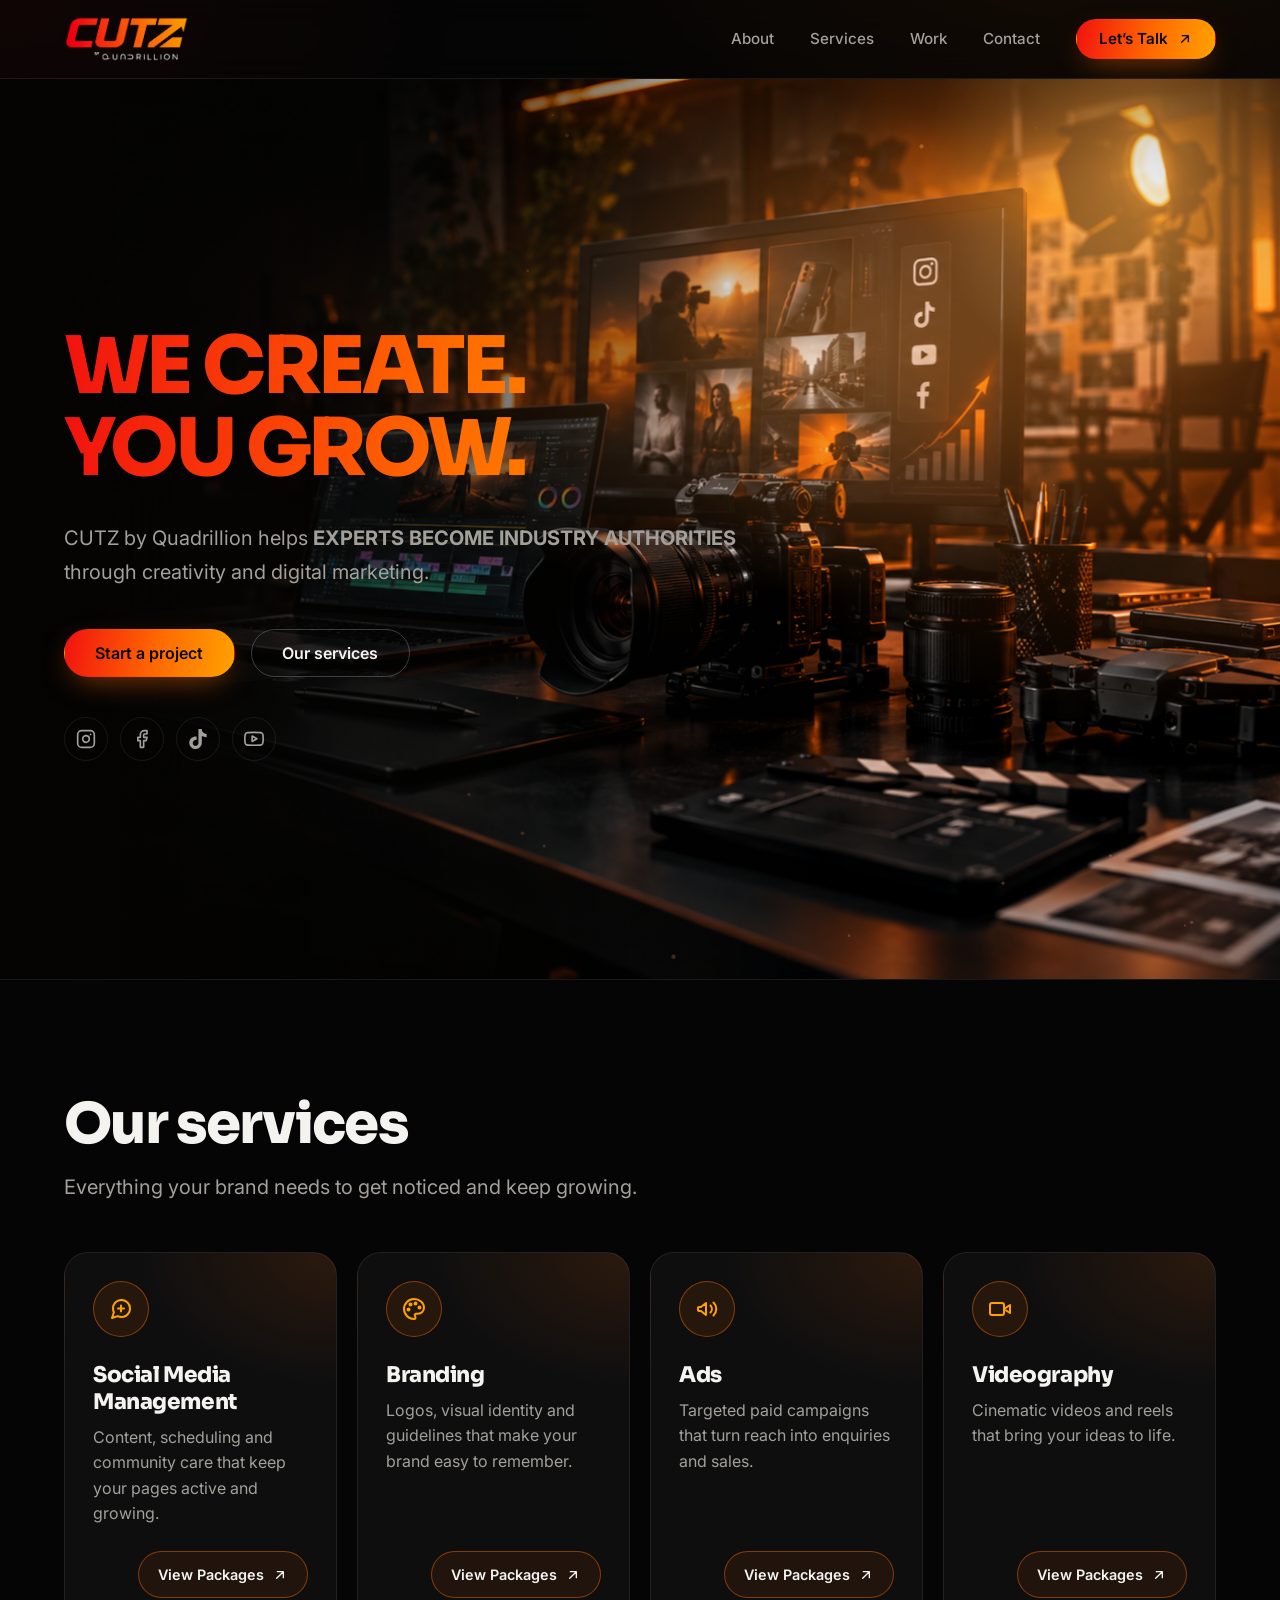
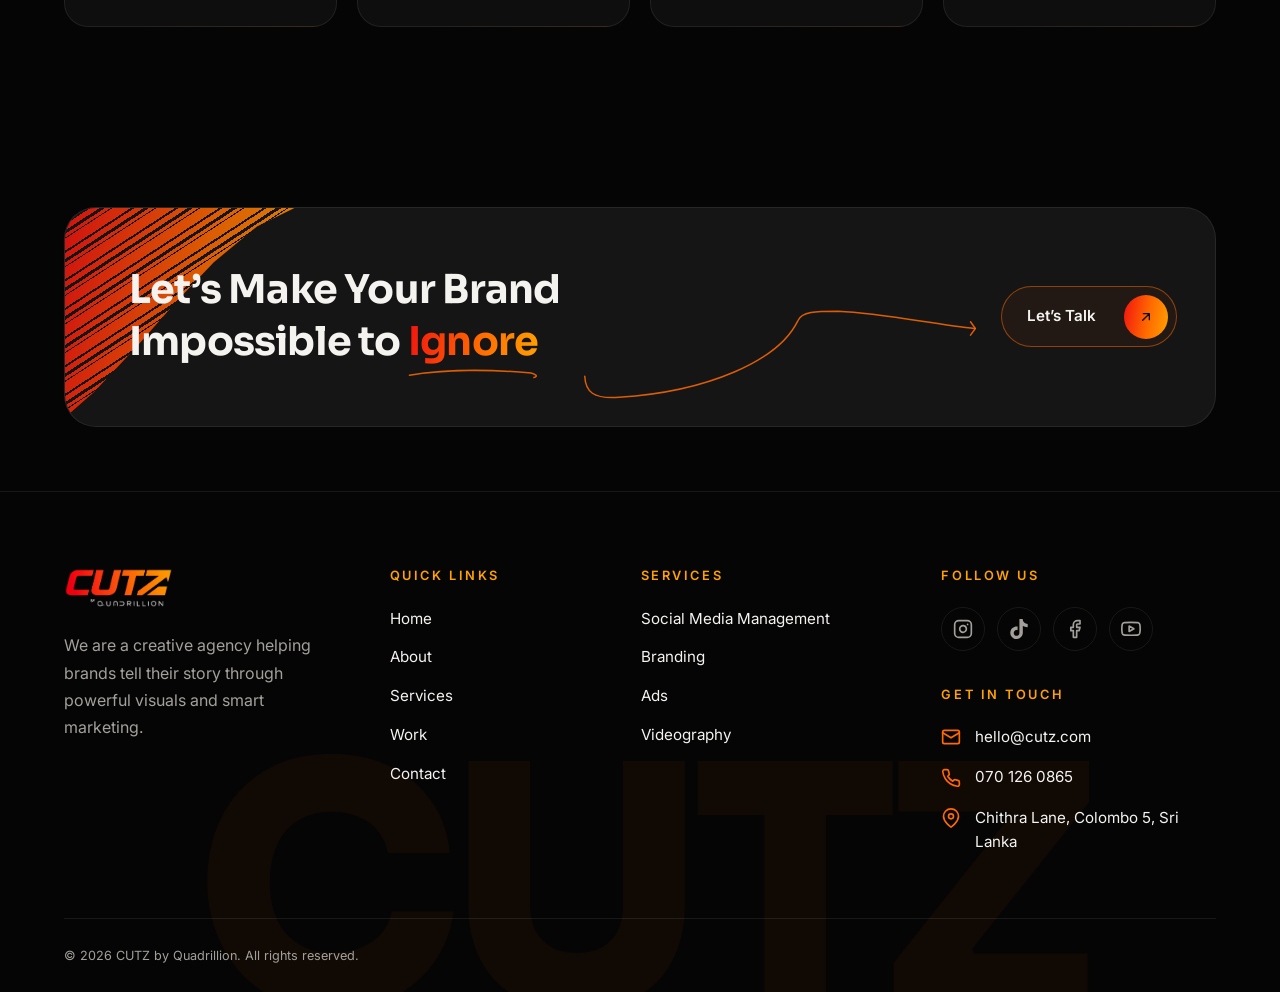
==== index.html @ 066fd266 "Add files via upload" ====
<!DOCTYPE html>
<html lang="en">
<head>
  <meta charset="UTF-8">
  <meta name="viewport" content="width=device-width, initial-scale=1">
  <title>CUTZ by Quadrillion</title>
  <meta name="description" content="CUTZ is a creative digital agency helping brands grow through creativity and digital marketing.">
  <meta name="theme-color" content="#050505">
  <meta property="og:title" content="CUTZ by Quadrillion | Creative Digital Agency">
  <meta property="og:description" content="We create. You grow. Social media management, branding, ads and videography.">
  <meta property="og:image" content="hero-image.png">
  <link rel="icon" href="icon.png">
  <!-- Marks the page as JavaScript-enabled (popups switch to JS control) -->
  <script>document.documentElement.className = 'js';</script>
  <link rel="stylesheet" href="style.css">
</head>
<body>

  <!-- ICON SPRITE (defined once, reused below) -->
  <svg width="0" height="0" style="position:absolute" aria-hidden="true" focusable="false">
    <!-- Socials -->
    <symbol id="i-instagram" viewBox="0 0 24 24">
      <rect x="2" y="2" width="20" height="20" rx="5" ry="5"/>
      <path d="M16 11.37A4 4 0 1 1 12.63 8 4 4 0 0 1 16 11.37z"/>
      <line x1="17.5" y1="6.5" x2="17.51" y2="6.5"/>
    </symbol>
    <symbol id="i-facebook" viewBox="0 0 24 24">
      <path d="M18 2h-3a5 5 0 0 0-5 5v3H7v4h3v8h4v-8h3l1-4h-4V7a1 1 0 0 1 1-1h3z"/>
    </symbol>
    <symbol id="i-youtube" viewBox="0 0 24 24">
      <path d="M22.54 6.42a2.78 2.78 0 0 0-1.94-2C18.88 4 12 4 12 4s-6.88 0-8.6.46a2.78 2.78 0 0 0-1.94 2A29 29 0 0 0 1 11.75a29 29 0 0 0 .46 5.33A2.78 2.78 0 0 0 3.4 19c1.72.46 8.6.46 8.6.46s6.88 0 8.6-.46a2.78 2.78 0 0 0 1.94-2 29 29 0 0 0 .46-5.25 29 29 0 0 0-.46-5.33z"/>
      <polygon points="9.75 15.02 15.5 11.75 9.75 8.48 9.75 15.02"/>
    </symbol>
    <symbol id="i-tiktok" viewBox="0 0 24 24">
      <path fill="currentColor" stroke="none" d="M12.525.02c1.31-.02 2.61-.01 3.91-.02.08 1.53.63 3.09 1.75 4.17 1.12 1.11 2.7 1.62 4.24 1.79v4.03c-1.44-.05-2.89-.35-4.2-.97-.57-.26-1.1-.59-1.62-.93-.01 2.92.01 5.84-.02 8.75-.08 1.4-.54 2.79-1.35 3.94-1.31 1.92-3.58 3.17-5.91 3.21-1.43.08-2.86-.31-4.08-1.03-2.02-1.19-3.44-3.37-3.65-5.71-.02-.5-.03-1-.01-1.49.18-1.9 1.12-3.72 2.58-4.96 1.66-1.44 3.98-2.13 6.15-1.72.02 1.48-.04 2.96-.04 4.44-.99-.32-2.15-.23-3.02.37-.63.41-1.11 1.04-1.36 1.75-.21.51-.15 1.07-.14 1.61.24 1.64 1.82 3.02 3.5 2.87 1.12-.01 2.19-.66 2.77-1.61.19-.33.4-.67.41-1.06.1-1.79.06-3.57.07-5.36.01-4.03-.01-8.05.02-12.07z"/>
    </symbol>

    <!-- Services -->
    <symbol id="i-social" viewBox="0 0 24 24">
      <path d="M21 11.5a8.4 8.4 0 0 1-.9 3.8 8.5 8.5 0 0 1-7.6 4.7 8.4 8.4 0 0 1-3.8-.9L3 21l1.9-5.7a8.4 8.4 0 0 1-.9-3.8 8.5 8.5 0 0 1 4.7-7.6 8.4 8.4 0 0 1 3.8-.9h.5a8.5 8.5 0 0 1 8 8z"/>
      <path d="M12 8.5v6M9 11.5h6"/>
    </symbol>
    <symbol id="i-branding" viewBox="0 0 24 24">
      <circle cx="13.5" cy="6.5" r="1"/>
      <circle cx="17.5" cy="10.5" r="1"/>
      <circle cx="8.5" cy="7.5" r="1"/>
      <circle cx="6.5" cy="12.5" r="1"/>
      <path d="M12 2C6.5 2 2 6.5 2 12s4.5 10 10 10c.9 0 1.5-.7 1.5-1.5 0-.4-.2-.8-.4-1.1-.3-.3-.4-.7-.4-1.1 0-.8.7-1.5 1.5-1.5H16c3.3 0 6-2.7 6-6 0-4.9-4.5-8.8-10-8.8z"/>
    </symbol>
    <symbol id="i-ads" viewBox="0 0 24 24">
      <path d="M3 11v2a1 1 0 0 0 1 1h2l5 4V6L6 10H4a1 1 0 0 0-1 1z"/>
      <path d="M15.5 8.5a5 5 0 0 1 0 7"/>
      <path d="M18.5 5.5a9 9 0 0 1 0 13"/>
    </symbol>
    <symbol id="i-video" viewBox="0 0 24 24">
      <rect x="2" y="6" width="14" height="12" rx="2"/>
      <path d="M22 8l-6 4 6 4z"/>
    </symbol>

    <!-- UI -->
    <symbol id="i-arrow" viewBox="0 0 24 24">
      <path d="M7 17L17 7M8 7h9v9"/>
    </symbol>
    <symbol id="i-send" viewBox="0 0 24 24">
      <path d="M22 2L11 13"/>
      <path d="M22 2l-7 20-4-9-9-4z"/>
    </symbol>
    <symbol id="i-close" viewBox="0 0 24 24">
      <path d="M18 6L6 18M6 6l12 12"/>
    </symbol>
    <symbol id="i-users" viewBox="0 0 24 24">
      <path d="M17 21v-2a4 4 0 0 0-4-4H5a4 4 0 0 0-4 4v2"/>
      <circle cx="9" cy="7" r="4"/>
      <path d="M23 21v-2a4 4 0 0 0-3-3.87"/>
      <path d="M16 3.13a4 4 0 0 1 0 7.75"/>
    </symbol>
    <symbol id="i-mail" viewBox="0 0 24 24">
      <rect x="2" y="4" width="20" height="16" rx="2"/>
      <path d="M22 7l-10 6L2 7"/>
    </symbol>
    <symbol id="i-phone" viewBox="0 0 24 24">
      <path d="M22 16.92v3a2 2 0 0 1-2.18 2 19.8 19.8 0 0 1-8.63-3.07 19.5 19.5 0 0 1-6-6A19.8 19.8 0 0 1 2.12 4.18 2 2 0 0 1 4.11 2h3a2 2 0 0 1 2 1.72c.13.96.36 1.9.7 2.81a2 2 0 0 1-.45 2.11L8.09 9.91a16 16 0 0 0 6 6l1.27-1.27a2 2 0 0 1 2.11-.45c.91.34 1.85.57 2.81.7A2 2 0 0 1 22 16.92z"/>
    </symbol>
    <symbol id="i-pin" viewBox="0 0 24 24">
      <path d="M21 10c0 7-9 13-9 13S3 17 3 10a9 9 0 0 1 18 0z"/>
      <circle cx="12" cy="10" r="3"/>
    </symbol>
  </svg>

  <!-- HEADER -->
  <header id="site-header">
    <a class="logo" href="#top" aria-label="CUTZ by Quadrillion home">
      <img src="logo.png" alt="CUTZ by Quadrillion">
    </a>

    <!-- Mobile menu button (hidden on desktop) -->
    <button class="menu-toggle" type="button" aria-label="Open menu" aria-expanded="false" aria-controls="main-nav">
      <span class="menu-bar"></span>
      <span class="menu-bar"></span>
      <span class="menu-bar"></span>
    </button>

    <nav id="main-nav" aria-label="Main">
      <ul>
        <li class="mobile-only"><a href="#top" class="active">Home</a></li>
        <li><a href="#about">About</a></li>
        <li><a href="#services">Services</a></li>
        <li><a href="#work">Work</a></li>
        <li><a href="#contact">Contact</a></li>
        <li class="nav-cta">
          <a class="btn" href="#talk">Let&rsquo;s Talk <svg class="icon icon-sm"><use href="#i-arrow"/></svg></a>
        </li>
      </ul>
    </nav>
  </header>

  <!-- HERO (animated background + your text on top) -->
  <main class="hero" id="top">

    <!-- Animated background: pieces fly in and assemble the hero picture.
         Needs hero-image.png (1774 x 887) in the same folder. -->
    <div class="hero-bg" aria-hidden="true">
      <div class="stage">
        <div class="world">
          <div class="base" id="base"></div>
          <div id="pieces"></div>
          <div class="glow screen" id="g1"></div>
          <div class="glow spot" id="g2"></div>
          <div class="flash" id="flash"></div>
          <canvas id="dust"></canvas>
        </div>
        <div class="vig"></div>
      </div>
    </div>
    <div class="hero-shade" aria-hidden="true"></div>

    <div class="hero-content">
      <h1>WE CREATE.</h1>
      <h1>YOU GROW.</h1>
      <p>CUTZ by Quadrillion helps <b>EXPERTS BECOME INDUSTRY AUTHORITIES</b> through creativity and digital marketing.</p>
      <div class="hero-actions">
        <a class="btn" href="#talk">Start a project</a>
        <a class="btn btn-outline" href="#services">Our services</a>
      </div>

      <!-- Social links (replace the @yourpage URLs with your real pages) -->
      <div class="socials hero-socials" aria-label="Follow CUTZ on social media">
        <a href="https://www.instagram.com/cu_tz_?rpxt=djVzOHpjbmJheG14" target="_blank" rel="noopener" aria-label="Instagram"><svg class="icon"><use href="#i-instagram"/></svg></a>
        <a href="https://www.facebook.com/share/1JopWFuj9c/" target="_blank" rel="noopener" aria-label="Facebook"><svg class="icon"><use href="#i-facebook"/></svg></a>
        <a href="" target="_blank" rel="noopener" aria-label="TikTok"><svg class="icon"><use href="#i-tiktok"/></svg></a>
        <a href="" target="_blank" rel="noopener" aria-label="YouTube"><svg class="icon"><use href="#i-youtube"/></svg></a>
      </div>
    </div>
  </main>

  <!-- SERVICES (on-page section with cards) -->
  <section id="services" class="section services">
    <div class="section-inner">
      <h2>Our services</h2>
      <p class="section-intro">Everything your brand needs to get noticed and keep growing.</p>

      <div class="service-grid">

        <article class="service-card">
          <div class="service-icon"><svg class="icon"><use href="#i-social"/></svg></div>
          <h3>Social Media Management</h3>
          <p>Content, scheduling and community care that keep your pages active and growing.</p>
          <a class="card-link" href="#svc-social" data-svc="social" data-service="Social Media Management">View Packages <svg class="icon icon-sm"><use href="#i-arrow"/></svg></a>
        </article>

        <article class="service-card">
          <div class="service-icon"><svg class="icon"><use href="#i-branding"/></svg></div>
          <h3>Branding</h3>
          <p>Logos, visual identity and guidelines that make your brand easy to remember.</p>
          <a class="card-link" href="#svc-branding" data-svc="branding" data-service="Branding">View Packages <svg class="icon icon-sm"><use href="#i-arrow"/></svg></a>
        </article>

        <article class="service-card">
          <div class="service-icon"><svg class="icon"><use href="#i-ads"/></svg></div>
          <h3>Ads</h3>
          <p>Targeted paid campaigns that turn reach into enquiries and sales.</p>
          <a class="card-link" href="#svc-ads" data-svc="ads" data-service="Ads">View Packages <svg class="icon icon-sm"><use href="#i-arrow"/></svg></a>
        </article>

        <article class="service-card">
          <div class="service-icon"><svg class="icon"><use href="#i-video"/></svg></div>
          <h3>Videography</h3>
          <p>Cinematic videos and reels that bring your ideas to life.</p>
          <a class="card-link" href="#svc-video" data-svc="video" data-service="Videography">View Packages <svg class="icon icon-sm"><use href="#i-arrow"/></svg></a>
        </article>

      </div>
    </div>
  </section>

  <!-- LET'S TALK BAR (sits right before the footer) -->
  <section class="talk-section" aria-labelledby="talk-title">
    <div class="talk-bar">
      <span class="talk-brush" aria-hidden="true"></span>

      <h2 class="talk-title" id="talk-title">
        Let&rsquo;s Make Your Brand<br>
        Impossible to 
        <span class="talk-accent">
          <span class="talk-accent-text">Ignore</span>
          <svg class="talk-underline" viewBox="0 0 180 12" preserveAspectRatio="none" aria-hidden="true">
            <path d="M2 8 C 50 3, 115 3, 170 6 C 177 7, 180 9, 174 10"/>
          </svg>
        </span>
      </h2>

      <!-- Hand-drawn curve pointing to the button (desktop only) -->
      <svg class="talk-curve" viewBox="0 0 1050 228" preserveAspectRatio="none" aria-hidden="true">
        <path d="M2 176 C 4 192, 24 200, 94 198 C 330 192, 520 160, 572 118 C 582 108, 620 108, 680 108 C 800 110, 940 122, 1046 126"/>
        <path d="M1034 119 L1047 126 L1034 133"/>
      </svg>

      <a class="talk-btn" href="#talk">
        <span>Let&rsquo;s Talk</span>
        <span class="talk-btn-icon"><svg class="icon icon-sm"><use href="#i-arrow"/></svg></span>
      </a>
    </div>
  </section>

  <!-- LET'S TALK FORM (sends the message to WhatsApp) -->
  <div id="talk" class="popup" role="dialog" aria-modal="true" aria-labelledby="talk-modal-title">
    <div class="popup-bg" data-close></div>
    <div class="popup-box talk-box">
      <button class="modal-close" type="button" aria-label="Close" data-close>
        <svg class="icon"><use href="#i-close"/></svg>
      </button>

      <h2 id="talk-modal-title">Let&rsquo;s Talk</h2>
      <p class="talk-sub">Tell us a bit about your project and we&rsquo;ll be in touch.</p>

      <!-- Change the WhatsApp number here (country code first, no + or spaces) -->
      <form id="talk-form" class="talk-form" data-whatsapp="94701260865">
        <label class="sr-only" for="f-name">Your name</label>
        <input id="f-name" name="name" type="text" placeholder="Your name" autocomplete="name" required>

        <label class="sr-only" for="f-email">Your email</label>
        <input id="f-email" name="email" type="email" placeholder="Your email" autocomplete="email" required>

        <label class="sr-only" for="f-phone">Phone (optional)</label>
        <input id="f-phone" name="phone" type="tel" placeholder="Phone (optional)" autocomplete="tel">

        <label class="sr-only" for="f-message">What are you looking to create?</label>
        <textarea id="f-message" name="message" rows="4" placeholder="What are you looking to create?" required></textarea>

        <button class="btn send-btn" type="submit">Send Message <svg class="icon icon-sm"><use href="#i-send"/></svg></button>
        <small class="talk-note">This opens WhatsApp with your message ready to send.</small>
      </form>
    </div>
  </div>

  <!-- ABOUT POPUP -->
  <div id="about" class="popup" role="dialog" aria-modal="true" aria-labelledby="about-title">
    <a class="popup-bg" href="#top" aria-label="Close" data-close></a>
    <div class="popup-box">
      <h2 id="about-title">About CUTZ</h2>
      <p>CUTZ by Quadrillion is a creative digital marketing agency that helps experts become industry authorities. We combine creativity, branding, and digital marketing to build strong brands, earn trust, and support business growth.</p>
      <p>We help businesses stand out, connect with their audiences, and achieve lasting results through creative ideas and smart strategies.</p>

      <!-- Opens the team popup -->
      <a class="btn btn-outline team-btn" href="#team">
        <svg class="icon icon-sm"><use href="#i-users"/></svg> Meet our team
      </a>

      <a class="popup-close" href="#top" data-close>Close</a>
    </div>
  </div>

  <!-- TEAM POPUP (opened from the About popup) -->
  <div id="team" class="popup" role="dialog" aria-modal="true" aria-labelledby="team-title">
    <a class="popup-bg" href="#top" aria-label="Close" data-close></a>
    <div class="popup-box team-box">
      <button class="modal-close" type="button" aria-label="Close" data-close>
        <svg class="icon"><use href="#i-close"/></svg>
      </button>

      <h2 id="team-title">Meet our team</h2>
      <p class="team-intro">The people behind every CUTZ campaign.</p>

      <div class="team-grid">

        <article class="team-card">
          <img class="team-photo photo-chiyan" src="chiyan.jpeg" alt="Chiyan Ashwin, Director and Founder" loading="lazy">
          <div class="team-info">
            <h3>Chiyan Ashwin</h3>
            <p class="team-role">Director / Founder</p>
          </div>
        </article>

        <article class="team-card">
          <img class="team-photo photo-yohan" src="yohan.jpeg" alt="Yohan Gayle, Co-Director and Videographer" loading="lazy">
          <div class="team-info">
            <h3>Yohan Gayle</h3>
            <p class="team-role">Co-Director / Videographer</p>
          </div>
        </article>

        <article class="team-card">
          <img class="team-photo photo-brian" src="brian.jpeg" alt="Brian Steave, Creative Director and Social Media Specialist" loading="lazy">
          <div class="team-info">
            <h3>Brian Steave</h3>
            <p class="team-role">Creative Director / Social Media Specialist</p>
          </div>
        </article>

      </div>

      <div class="team-actions">
        <a class="popup-close" href="#about">Back to About</a>
        <a class="popup-close" href="#top" data-close>Close</a>
      </div>
    </div>
  </div>

  <!-- WORK POPUP -->
  <div id="work" class="popup" role="dialog" aria-modal="true" aria-labelledby="work-title">
    <a class="popup-bg" href="#top" aria-label="Close" data-close></a>
    <div class="popup-box">
      <h2 id="work-title">Our work</h2>
      <div class="popup-item">
        <h3>Project name one</h3>
        <p>Short line about what you did and the result.</p>
      </div>
      <div class="popup-item">
        <h3>Project name two</h3>
        <p>Short line about what you did and the result.</p>
      </div>
      <div class="popup-item">
        <h3>Project name three</h3>
        <p>Short line about what you did and the result.</p>
      </div>
      <a class="popup-close" href="#top" data-close>Close</a>
    </div>
  </div>

  <!-- CONTACT POPUP -->
  <div id="contact" class="popup" role="dialog" aria-modal="true" aria-labelledby="contact-title">
    <a class="popup-bg" href="#top" aria-label="Close" data-close></a>
    <div class="popup-box">
      <h2 id="contact-title">Contact us</h2>
      <a href="mailto:hello@cutz.com">hello@cutz.com</a>
      <a href="tel:+94701260865">070 126 0865</a>
      <a href="https://wa.me/94701260865" target="_blank" rel="noopener">WhatsApp us</a>
      <p>Chithra Lane, Colombo 5, Sri Lanka</p>
      <a href="https://maps.app.goo.gl/W3DXGVLLJoRCRCmPA">Find us</a>

      <div class="socials" aria-label="Follow CUTZ on social media">
        <a href="https://www.instagram.com/cu_tz_?rpxt=djVzOHpjbmJheG14" target="_blank" rel="noopener" aria-label="Instagram"><svg class="icon"><use href="#i-instagram"/></svg></a>
        <a href="https://www.facebook.com/share/1JopWFuj9c/" target="_blank" rel="noopener" aria-label="Facebook"><svg class="icon"><use href="#i-facebook"/></svg></a>
        <a href="" target="_blank" rel="noopener" aria-label="TikTok"><svg class="icon"><use href="#i-tiktok"/></svg></a>
        <a href="" target="_blank" rel="noopener" aria-label="YouTube"><svg class="icon"><use href="#i-youtube"/></svg></a>
      </div>

      <a class="popup-close" href="#top" data-close>Close</a>
    </div>
  </div>

  <!-- FOOTER -->
  <footer class="site-footer">
    <div class="footer-watermark" aria-hidden="true">CUTZ</div>

    <div class="footer-grid">

      <div class="footer-brand">
        <img class="footer-logo" src="logo.png" alt="CUTZ by Quadrillion">
        <p>We are a creative agency helping brands tell their story through powerful visuals and smart marketing.</p>
      </div>

      <div>
        <h3 class="footer-title">Quick links</h3>
        <ul class="footer-links">
          <li><a href="#top">Home</a></li>
          <li><a href="#about">About</a></li>
          <li><a href="#services">Services</a></li>
          <li><a href="#work">Work</a></li>
          <li><a href="#contact">Contact</a></li>
        </ul>
      </div>

      <div>
        <h3 class="footer-title">Services</h3>
        <ul class="footer-links">
          <li><a href="#svc-social" data-svc="social">Social Media Management</a></li>
          <li><a href="#svc-branding" data-svc="branding">Branding</a></li>
          <li><a href="#svc-ads" data-svc="ads">Ads</a></li>
          <li><a href="#svc-video" data-svc="video">Videography</a></li>
        </ul>
      </div>

      <div>
        <h3 class="footer-title">Follow us</h3>
        <div class="socials" aria-label="Follow CUTZ on social media">
          <a href="https://www.instagram.com/cu_tz_?rpxt=djVzOHpjbmJheG14" target="_blank" rel="noopener" aria-label="Instagram"><svg class="icon"><use href="#i-instagram"/></svg></a>
          <a href="" target="_blank" rel="noopener" aria-label="TikTok"><svg class="icon"><use href="#i-tiktok"/></svg></a>
          <a href="https://www.facebook.com/share/1JopWFuj9c/" target="_blank" rel="noopener" aria-label="Facebook"><svg class="icon"><use href="#i-facebook"/></svg></a>
          <a href="" target="_blank" rel="noopener" aria-label="YouTube"><svg class="icon"><use href="#i-youtube"/></svg></a>
        </div>

        <h3 class="footer-title footer-title-gap">Get in touch</h3>
        <ul class="footer-contact">
          <li><svg class="icon"><use href="#i-mail"/></svg><a href="mailto:hello@cutz.com">hello@cutz.com</a></li>
          <li><svg class="icon"><use href="#i-phone"/></svg><a href="tel:+94701260865">070 126 0865</a></li>
          <li><svg class="icon"><use href="#i-pin"/></svg><a href="https://maps.app.goo.gl/W3DXGVLLJoRCRCmPA" target="_blank" rel="noopener">Chithra Lane, Colombo 5, Sri Lanka</a></li>
        </ul>
      </div>

    </div>

    <div class="footer-bottom">
      <small>&copy; 2026 CUTZ by Quadrillion. All rights reserved.</small>
    </div>
  </footer>

  <!-- ==========================================================
       SERVICE PAGES
       "View Packages" on each service card opens one of these
       full-screen pages. Styles are at the bottom of style.css,
       the script is at the bottom of this file.
       ========================================================== -->
  <div class="svc-layer">

    <!-- Icons used only by the service pages -->
    <svg width="0" height="0" style="position:absolute" aria-hidden="true" focusable="false">
      <symbol id="s-back" viewBox="0 0 24 24"><path d="M19 12H5M11 6l-6 6 6 6"/></symbol>
      <symbol id="s-arrow" viewBox="0 0 24 24"><path d="M7 17 17 7M8 7h9v9"/></symbol>
      <symbol id="s-close" viewBox="0 0 24 24"><path d="M18 6 6 18M6 6l12 12"/></symbol>
      <symbol id="s-heart" viewBox="0 0 24 24"><path d="M12 20.5s-7.5-4.6-9-9.4C2 7.6 4.2 5 7.2 5c1.9 0 3.3 1 4.8 2.8C13.5 6 14.9 5 16.8 5c3 0 5.2 2.6 4.2 6.1-1.500 4.800-9 9.400-9 9.400Z"/></symbol>
      <symbol id="s-mobile" viewBox="0 0 24 24"><rect x="7" y="2.5" width="10" height="19" rx="2.5"/><path d="M11 18.5h2"/></symbol>
      <symbol id="s-event" viewBox="0 0 24 24"><rect x="3.5" y="5" width="17" height="15.5" rx="2.5"/><path d="M3.5 10h17M8 3v4M16 3v4"/></symbol>
      <symbol id="s-film" viewBox="0 0 24 24"><rect x="3" y="4" width="18" height="16" rx="2"/><path d="M7 4v16M17 4v16M3 9h4M3 15h4M17 9h4M17 15h4"/></symbol>
      <symbol id="s-bag" viewBox="0 0 24 24"><path d="M5 8h14l-1 12H6L5 8Z"/><path d="M9 8a3 3 0 0 1 6 0"/></symbol>
      <symbol id="s-pen" viewBox="0 0 24 24"><path d="M12 19l7-7 3 3-7 7-3-3z"/><path d="M18 13l-1.5-7.5L2 2l3.5 14.5L13 18l5-5z"/><path d="M2 2l7.6 7.6"/><circle cx="11" cy="11" r="1.8"/></symbol>
      <symbol id="s-layers" viewBox="0 0 24 24"><path d="m12 3 9 5-9 5-9-5 9-5Z"/><path d="m3 13 9 5 9-5"/></symbol>
      <symbol id="s-book" viewBox="0 0 24 24"><path d="M5 4.5A2.5 2.5 0 0 1 7.5 2H19v17H7.5A2.5 2.5 0 0 0 5 21.5v-17Z"/><path d="M5 21.5A2.5 2.5 0 0 1 7.5 19"/></symbol>
      <symbol id="s-box" viewBox="0 0 24 24"><path d="M3.5 7.5 12 3l8.5 4.5v9L12 21l-8.5-4.5v-9Z"/><path d="m3.5 7.5 8.5 4.5 8.5-4.5M12 12v9"/></symbol>
      <symbol id="s-target" viewBox="0 0 24 24"><circle cx="12" cy="12" r="9"/><circle cx="12" cy="12" r="5"/><circle cx="12" cy="12" r="1.2"/></symbol>
      <symbol id="s-image" viewBox="0 0 24 24"><rect x="3" y="4" width="18" height="16" rx="2.5"/><circle cx="9" cy="10" r="1.6"/><path d="m21 16-5-5-8 8"/></symbol>
      <symbol id="s-users" viewBox="0 0 24 24"><circle cx="9" cy="8" r="3.2"/><path d="M3 20a6 6 0 0 1 12 0"/><path d="M16 5.2a3.2 3.2 0 0 1 0 5.6M18 14.5a6 6 0 0 1 3 5.5"/></symbol>
      <symbol id="s-chart" viewBox="0 0 24 24"><path d="M4 20V10M10 20V4M16 20v-7M22 20H2"/></symbol>
    </svg>


    <!-- ================= SOCIAL MEDIA MANAGEMENT ================= -->
    <div class="svc-page" id="svc-social" role="dialog" aria-modal="true" aria-labelledby="svc-social-t">
      <div class="svc-bar">
        <button type="button" class="svc-back" data-svc-close><svg class="svc-ico"><use href="#s-back"/></svg> Back to site</button>
        <img src="logo.png" alt="CUTZ by Quadrillion">
      </div>
      <div class="svc-wrap">
        <h2 class="svc-title" id="svc-social-t">Social Media Management</h2>
        <p class="svc-sub">Content, scheduling and community care that keep your pages active and growing.</p>

        <div class="svc-types">
          <article class="svc-box">
            <span class="svc-box-ic"><svg class="svc-ico"><use href="#s-image"/></svg></span>
            <h3>Content creation</h3>
            <p>Posts, stories and reels designed around your brand and your audience.</p>
          </article>
          <article class="svc-box">
            <span class="svc-box-ic"><svg class="svc-ico"><use href="#s-event"/></svg></span>
            <h3>Scheduling &amp; posting</h3>
            <p>A monthly content calendar, so your pages stay active without you lifting a finger.</p>
          </article>
          <article class="svc-box">
            <span class="svc-box-ic"><svg class="svc-ico"><use href="#s-users"/></svg></span>
            <h3>Community care</h3>
            <p>We reply to comments and messages, and keep your followers happy.</p>
          </article>
          <article class="svc-box">
            <span class="svc-box-ic"><svg class="svc-ico"><use href="#s-chart"/></svg></span>
            <h3>Growth &amp; reporting</h3>
            <p>Clear updates on what is working, and what we will do next.</p>
          </article>
        </div>

        <div class="svc-sec">
          <h2>Our content</h2>
          <p class="svc-sub">Tap the sides to move through our stories. Press and hold to pause.</p>
          <div class="st-row">
            <button type="button" class="svc-arrow st-arrow" id="st-prev" aria-label="Previous story">&#8249;</button>
            <div class="st" id="st">
              <div id="st-layers"></div>
              <div class="st-shade"></div>
              <div class="st-bars" id="st-bars"></div>
              <div class="st-head"><span class="st-av" id="st-av"></span><b id="st-name"></b><small id="st-time"></small></div>
              <div class="st-cap" id="st-cap"><span class="st-tag" id="st-tag"></span><span class="st-ttl" id="st-ttl"></span></div>
              <div class="st-reply" aria-hidden="true"><span>Send message</span><svg class="svc-ico"><use href="#s-heart"/></svg></div>
              <button type="button" class="st-zone l" id="st-l" aria-label="Previous story"></button>
              <button type="button" class="st-zone r" id="st-r" aria-label="Next story"></button>
            </div>
            <button type="button" class="svc-arrow st-arrow" id="st-next" aria-label="Next story">&#8250;</button>
          </div>
          <div class="st-thumbs" id="st-thumbs"></div>
        </div>

        <div class="svc-price">
          <span>Custom Solutions. Flexible Pricing</span>
          <button type="button" class="svc-quote" data-quote="social">Get a Quote <svg class="svc-ico"><use href="#s-arrow"/></svg></button>
        </div>
      </div>
    </div>


    <!-- ================= BRANDING ================= -->
    <div class="svc-page" id="svc-branding" role="dialog" aria-modal="true" aria-labelledby="svc-branding-t">
      <div class="svc-bar">
        <button type="button" class="svc-back" data-svc-close><svg class="svc-ico"><use href="#s-back"/></svg> Back to site</button>
        <img src="logo.png" alt="CUTZ by Quadrillion">
      </div>
      <div class="svc-wrap">
        <h2 class="svc-title" id="svc-branding-t">Branding</h2>
        <p class="svc-sub">Logos, visual identity and guidelines that make your brand easy to remember.</p>

        <div class="svc-types">
          <article class="svc-box">
            <span class="svc-box-ic"><svg class="svc-ico"><use href="#s-pen"/></svg></span>
            <h3>Logo design</h3>
            <p>A simple, memorable mark that works on every screen and every print.</p>
          </article>
          <article class="svc-box">
            <span class="svc-box-ic"><svg class="svc-ico"><use href="#s-layers"/></svg></span>
            <h3>Visual identity</h3>
            <p>Colours, fonts and style that make every post look like you.</p>
          </article>
          <article class="svc-box">
            <span class="svc-box-ic"><svg class="svc-ico"><use href="#s-book"/></svg></span>
            <h3>Brand guidelines</h3>
            <p>A clear rulebook so your team and your printers always stay on brand.</p>
          </article>
          <article class="svc-box">
            <span class="svc-box-ic"><svg class="svc-ico"><use href="#s-box"/></svg></span>
            <h3>Stationery &amp; packaging</h3>
            <p>Cards, menus, labels and boxes designed to match your logo.</p>
          </article>
        </div>

        <div class="svc-sec">
          <h2>Brands we've built</h2>
          <p class="svc-sub">A look at logos we've created. Tap the big one to see it larger.</p>
          <div class="lr" id="lr">
            <div class="lr-main" id="lr-main" role="button" tabindex="0" aria-label="View logo larger"></div>
            <ol class="lr-list" id="lr-list"></ol>
          </div>
        </div>

        <div class="svc-price">
          <span>Custom Solutions. Flexible Pricing</span>
          <button type="button" class="svc-quote" data-quote="branding">Get a Quote <svg class="svc-ico"><use href="#s-arrow"/></svg></button>
        </div>
      </div>
    </div>


    <!-- ================= ADS ================= -->
    <div class="svc-page" id="svc-ads" role="dialog" aria-modal="true" aria-labelledby="svc-ads-t">
      <div class="svc-bar">
        <button type="button" class="svc-back" data-svc-close><svg class="svc-ico"><use href="#s-back"/></svg> Back to site</button>
        <img src="logo.png" alt="CUTZ by Quadrillion">
      </div>
      <div class="svc-wrap">
        <h2 class="svc-title" id="svc-ads-t">Ads</h2>
        <p class="svc-sub">Targeted paid campaigns that turn reach into enquiries and sales.</p>

        <div class="svc-types">
          <article class="svc-box">
            <span class="svc-box-ic"><svg class="svc-ico"><use href="#s-target"/></svg></span>
            <h3>Campaign setup</h3>
            <p>Pixel, audiences and campaigns set up the right way from day one.</p>
          </article>
          <article class="svc-box">
            <span class="svc-box-ic"><svg class="svc-ico"><use href="#s-image"/></svg></span>
            <h3>Ad creatives</h3>
            <p>Eye-catching images and videos made to stop the scroll.</p>
          </article>
          <article class="svc-box">
            <span class="svc-box-ic"><svg class="svc-ico"><use href="#s-users"/></svg></span>
            <h3>Audience targeting</h3>
            <p>Reach the right people by location, age and interests.</p>
          </article>
          <article class="svc-box">
            <span class="svc-box-ic"><svg class="svc-ico"><use href="#s-chart"/></svg></span>
            <h3>Reporting &amp; optimising</h3>
            <p>Clear updates on results, and ongoing fixes to get better ones.</p>
          </article>
        </div>

        <div class="svc-sec">
          <h2>Our ad work</h2>
          <p class="svc-sub">A look at recent ads. Tap an ad to see it larger.</p>
          <div class="ad-wrap" id="ad-wrap"></div>
          <div class="ad-cap" id="ad-cap" aria-live="polite"><b></b><span></span></div>
          <div class="svc-nav">
            <button type="button" class="svc-arrow" id="ad-prev" aria-label="Previous ad">&#8249;</button>
            <div class="svc-dots" id="ad-dots"></div>
            <button type="button" class="svc-arrow" id="ad-next" aria-label="Next ad">&#8250;</button>
          </div>
        </div>

        <div class="svc-price">
          <span>Custom Solutions. Flexible Pricing</span>
          <button type="button" class="svc-quote" data-quote="ads">Get a Quote <svg class="svc-ico"><use href="#s-arrow"/></svg></button>
        </div>
      </div>
    </div>


    <!-- ================= VIDEOGRAPHY ================= -->
    <div class="svc-page" id="svc-video" role="dialog" aria-modal="true" aria-labelledby="svc-video-t">
      <div class="svc-bar">
        <button type="button" class="svc-back" data-svc-close><svg class="svc-ico"><use href="#s-back"/></svg> Back to site</button>
        <img src="logo.png" alt="CUTZ by Quadrillion">
      </div>
      <div class="svc-wrap">
        <h2 class="svc-title" id="svc-video-t">Videography</h2>
        <p class="svc-sub">Cinematic videos and reels that bring your ideas to life.</p>

        <div class="svc-types">
          <article class="svc-box">
            <span class="svc-box-ic"><svg class="svc-ico"><use href="#s-mobile"/></svg></span>
            <h3>Social media reels</h3>
            <p>Short, scroll-stopping vertical videos for Instagram, TikTok and Facebook.</p>
          </article>
          <article class="svc-box">
            <span class="svc-box-ic"><svg class="svc-ico"><use href="#s-event"/></svg></span>
            <h3>Events</h3>
            <p>Launches, weddings and live events captured from start to finish.</p>
          </article>
          <article class="svc-box">
            <span class="svc-box-ic"><svg class="svc-ico"><use href="#s-film"/></svg></span>
            <h3>Brand films</h3>
            <p>Story-led videos that show who you are and what you do best.</p>
          </article>
          <article class="svc-box">
            <span class="svc-box-ic"><svg class="svc-ico"><use href="#s-bag"/></svg></span>
            <h3>Product &amp; ad videos</h3>
            <p>Clean, punchy clips made to run as ads and drive sales.</p>
          </article>
        </div>

        <div class="svc-sec">
          <h2>Our production</h2>
          <p class="svc-sub">A look at recent work. Tap the front video to watch it.</p>
          <div class="vr-wrap">
            <div class="vr-scene" id="vr-scene"><div class="vr-ring" id="vr-ring"></div></div>
            <div class="svc-nav">
              <button type="button" class="svc-arrow" id="vr-prev" aria-label="Previous video">&#8249;</button>
              <div class="svc-dots" id="vr-dots"></div>
              <button type="button" class="svc-arrow" id="vr-next" aria-label="Next video">&#8250;</button>
            </div>
          </div>
        </div>

        <div class="svc-price">
          <span>Custom Solutions. Flexible Pricing</span>
          <button type="button" class="svc-quote" data-quote="video">Get a Quote <svg class="svc-ico"><use href="#s-arrow"/></svg></button>
        </div>
      </div>
    </div>


    <!-- ================= "LET'S CONNECT" QUOTE BOX ================= -->
    <div class="sq-modal" id="sq-modal" role="dialog" aria-modal="true" aria-labelledby="sq-title">
      <div class="sq">
        <button type="button" class="sq-back" id="sq-back"><svg class="svc-ico"><use href="#s-back"/></svg> Back</button>
        <button type="button" class="sq-x" id="sq-x" aria-label="Close"><svg class="svc-ico"><use href="#s-close"/></svg></button>
        <aside class="sq-side">
          <div>
            <h2 id="sq-title">Let's connect</h2>
            <p>Share a few details about your project and we will send you a custom quote.</p>
          </div>
          <ul class="sq-perks">
            <li>Free quote, no obligation</li>
            <li>Priced to fit your project</li>
            <li>A real person replies to you</li>
          </ul>
        </aside>
        <div class="sq-form">
          <div class="sq-field"><label for="sq-name">Your name</label><input id="sq-name" autocomplete="name"></div>
          <div class="sq-row">
            <div class="sq-field"><label for="sq-phone">Phone / WhatsApp</label><input id="sq-phone" type="tel" autocomplete="tel" placeholder="+94 7X XXX XXXX"></div>
            <div class="sq-field"><label for="sq-email">Email (optional)</label><input id="sq-email" type="email" autocomplete="email"></div>
          </div>
          <div class="sq-field"><span class="sq-label" id="sq-type-l">What do you need? <small>(tap all that apply)</small></span><div class="sq-chips" id="sq-type" role="group" aria-labelledby="sq-type-l"></div></div>
          <div class="sq-field"><label for="sq-msg">Tell us a little more</label><textarea id="sq-msg" placeholder="Date, location, how many items, any ideas you have..."></textarea></div>
          <div class="sq-actions">
            <button type="button" class="sq-send" id="sq-wa">Send on WhatsApp</button>
            <button type="button" class="sq-mail" id="sq-mail">Send by email</button>
          </div>
          <p class="sq-status" id="sq-status" role="status"></p>
        </div>
      </div>
    </div>


    <!-- ================= IMAGE / VIDEO VIEWER ================= -->
    <div class="sv-modal" id="sv-modal" role="dialog" aria-modal="true" aria-label="Viewer">
      <button type="button" class="sv-btn sv-x" id="sv-x" aria-label="Close">&times;</button>
      <button type="button" class="sv-btn sv-prev" id="sv-prev" aria-label="Previous">&#8249;</button>
      <button type="button" class="sv-btn sv-next" id="sv-next" aria-label="Next">&#8250;</button>
      <div id="sv-stage"></div>
      <div class="sv-cap" id="sv-cap"></div>
    </div>

  </div>

  <script>
    (function () {

      /* ==========================================================
         1. MOBILE MENU
         ========================================================== */
      var header = document.getElementById('site-header');
      var toggle = header.querySelector('.menu-toggle');

      function setMenu(open) {
        header.classList.toggle('menu-open', open);
        toggle.setAttribute('aria-expanded', open ? 'true' : 'false');
        toggle.setAttribute('aria-label', open ? 'Close menu' : 'Open menu');
      }

      toggle.addEventListener('click', function () {
        setMenu(!header.classList.contains('menu-open'));
      });

      header.querySelectorAll('nav a').forEach(function (link) {
        link.addEventListener('click', function () { setMenu(false); });
      });

      window.addEventListener('resize', function () {
        if (window.innerWidth > 768) setMenu(false);
      });


      /* ==========================================================
         2. POPUPS  (About, Team, Work, Contact, Let's Talk)
         Any link that points at a .popup (href="#about", "#team",
         "#talk" ...) opens it. Anything with [data-close] closes it.
         ========================================================== */
      var popups = document.querySelectorAll('.popup');
      var fName = document.getElementById('f-name');
      var fEmail = document.getElementById('f-email');
      var fPhone = document.getElementById('f-phone');
      var fMessage = document.getElementById('f-message');
      var form = document.getElementById('talk-form');

      function closeAll() {
        popups.forEach(function (p) { p.classList.remove('is-open'); });
        document.body.classList.remove('modal-open');
      }

      function openPopup(id, service) {
        var el = document.getElementById(id);
        if (!el) return;
        closeAll();
        el.classList.add('is-open');
        document.body.classList.add('modal-open');
        el.querySelector('.popup-box').scrollTop = 0;

        if (id === 'talk') {
          // Pre-fill the message when opened from a service card
          if (service && !fMessage.value.trim()) {
            fMessage.value = "I'm interested in " + service + ". ";
          }
          setTimeout(function () { fName.focus(); }, 50);
        }
      }

      function closePopups() {
        closeAll();
        // If the page was opened with #about etc., clear it without jumping
        var h = document.getElementById(location.hash.slice(1));
        if (h && h.classList.contains('popup')) {
          history.replaceState(null, '', location.pathname + location.search);
        }
      }

      document.querySelectorAll('a[href^="#"]').forEach(function (a) {
        var id = a.getAttribute('href').slice(1);
        var target = id ? document.getElementById(id) : null;
        if (target && target.classList.contains('popup')) {
          a.addEventListener('click', function (e) {
            e.preventDefault();
            openPopup(id, a.getAttribute('data-service'));
          });
        }
      });

      document.querySelectorAll('[data-close]').forEach(function (el) {
        el.addEventListener('click', function (e) {
          e.preventDefault();
          closePopups();
        });
      });

      document.addEventListener('keydown', function (e) {
        if (e.key === 'Escape') {
          setMenu(false);
          closePopups();
        }
      });

      // If someone lands directly on a link like yoursite.com/#team
      var landed = document.getElementById(location.hash.slice(1));
      if (landed && landed.classList.contains('popup')) openPopup(landed.id);


      /* ==========================================================
         3. LET'S TALK FORM  ->  WhatsApp
         ========================================================== */
      form.addEventListener('submit', function (e) {
        e.preventDefault();

        var lines = [
          'Hello CUTZ! I would like to start a project.',
          '',
          'Name: ' + fName.value.trim(),
          'Email: ' + fEmail.value.trim()
        ];
        if (fPhone.value.trim()) lines.push('Phone: ' + fPhone.value.trim());
        lines.push('', 'Project details:', fMessage.value.trim());

        var number = form.getAttribute('data-whatsapp');
        var url = 'https://wa.me/' + number + '?text=' + encodeURIComponent(lines.join('\n'));

        // Opens WhatsApp in a new tab and keeps the site open
        var a = document.createElement('a');
        a.href = url; a.target = '_blank'; a.rel = 'noopener';
        document.body.appendChild(a); a.click(); document.body.removeChild(a);

        form.reset();
        closePopups();
      });


      /* ==========================================================
         4. HERO ANIMATION
         Pieces of hero-image.png fly in and assemble the scene.
         x, y, w, h are in pixels of the source image (1774 x 887);
         from = start transform, d = delay (s), t = duration (s).
         ========================================================== */
      var IW = 1774, IH = 887;
      var PARTS = [
        { x: 640,  y: 312, w: 480, h: 275, from: 'translate(-70%,10%) rotate(-6deg) scale(.9)',   d: .2,  t: .9 },
        { x: 645,  y: 580, w: 510, h: 115, from: 'translate(0,150%) scale(.9)',                    d: .5,  t: .8 },
        { x: 1075, y: 100, w: 455, h: 345, from: 'translate(0,28%) scale(.45)',                    d: .95, t: 1.0, pop: 1, origin: '50% 100%' },
        { x: 1155, y: 382, w: 240, h: 235, from: 'translate(60%,-90%) rotate(10deg) scale(.8)',    d: 1.7, t: .8 },
        { x: 1020, y: 436, w: 245, h: 178, from: 'translate(-110%,10%) rotate(-12deg) scale(.85)', d: 1.95, t: .8 },
        { x: 1395, y: 486, w: 130, h: 168, from: 'translate(40%,110%) rotate(18deg)',              d: 2.2, t: .7 },
        { x: 1485, y: 396, w: 115, h: 184, from: 'translate(0,-120%)',                             d: 2.35, t: .6 },
        { x: 1510, y: 550, w: 264, h: 125, from: 'translate(120%,0) rotate(8deg)',                 d: 2.45, t: .7 },
        { x: 1145, y: 660, w: 505, h: 160, from: 'translate(0,-260%) rotate(-14deg)',              d: 2.6, t: .85, bounce: 1 },
        { x: 1495, y: 705, w: 279, h: 182, from: 'translate(40%,60%) rotate(6deg)',                d: 2.9, t: .7 },
        { x: 1545, y: 20,  w: 175, h: 160, from: 'translate(0,-120%) scale(.8)',                   d: 3.1, t: .7 }
      ];

      var hero = document.getElementById('top');
      var host = document.getElementById('pieces');
      var base = document.getElementById('base');
      var g1 = document.getElementById('g1');
      var g2 = document.getElementById('g2');
      var flash = document.getElementById('flash');
      var reduce = window.matchMedia('(prefers-reduced-motion: reduce)').matches;

      var els = PARTS.map(function (p) {
        var e = document.createElement('div');
        e.className = 'piece';
        Object.assign(e.style, {
          left: p.x / IW * 100 + '%',
          top: p.y / IH * 100 + '%',
          width: p.w / IW * 100 + '%',
          height: p.h / IH * 100 + '%',
          backgroundSize: IW / p.w * 100 + '% ' + IH / p.h * 100 + '%',
          backgroundPosition: (p.x / (IW - p.w) * 100) + '% ' + (p.y / (IH - p.h) * 100) + '%',
          transformOrigin: p.origin || '50% 50%'
        });
        host.appendChild(e);
        return e;
      });

      var anims = [];
      function runHero() {
        anims.forEach(function (a) { a.cancel(); });
        anims = [];

        function A(el, kf, o) {
          var a = el.animate(kf, Object.assign({ fill: 'both' }, o));
          anims.push(a);
          return a;
        }

        base.style.filter = '';

        // Reduced motion: show the finished picture straight away
        if (reduce) {
          base.style.filter = 'none';
          g1.style.opacity = g2.style.opacity = 1;
          return;
        }

        // Background brightens once the pieces have landed
        A(base, [
          { filter: 'brightness(.22) saturate(.8)' },
          { filter: 'brightness(.22) saturate(.8)', offset: .78 },
          { filter: 'brightness(1) saturate(1)' }
        ], { duration: 4200, easing: 'ease-out' });

        // Each piece flies in
        PARTS.forEach(function (p, i) {
          var ease = p.pop ? 'cubic-bezier(.2,1.5,.4,1)' : 'cubic-bezier(.22,1.25,.36,1)';
          A(els[i], [
            { transform: p.from, opacity: 0, filter: 'brightness(2.2)' },
            { opacity: 1, offset: .35 },
            { transform: 'none', opacity: 1, filter: 'brightness(1)' }
          ], { duration: p.t * 1000, delay: p.d * 1000, easing: ease });
        });

        // Flash when the camera locks together
        A(flash, [
          { opacity: 0, transform: 'scale(.3)' },
          { opacity: .9, transform: 'scale(1)', offset: .3 },
          { opacity: 0, transform: 'scale(1.4)' }
        ], { duration: 700, delay: 2750 });

        // Screen + spotlight glow switch on at the end
        A(g1, [{ opacity: 0 }, { opacity: 1 }], { duration: 900, delay: 3300 });
        A(g2, [{ opacity: 0 }, { opacity: 1 }], { duration: 900, delay: 3300 });
      }

      // Floating dust particles
      var canvas = document.getElementById('dust');
      var ctx = canvas.getContext('2d');
      var W = 0, H = 0;
      var heroVisible = true;

      function resizeCanvas() {
        var r = canvas.getBoundingClientRect();
        var dpr = window.devicePixelRatio || 1;
        W = canvas.width = r.width * dpr;
        H = canvas.height = r.height * dpr;
      }
      resizeCanvas();
      window.addEventListener('resize', resizeCanvas);

      var dust = [];
      for (var i = 0; i < 60; i++) {
        dust.push({
          x: Math.random(),
          y: Math.random(),
          r: Math.random() * 1.8 + .4,
          vx: (Math.random() - .3) * .00015,
          vy: -Math.random() * .0003 - .00005,
          a: Math.random() * 6
        });
      }

      function drawDust() {
        requestAnimationFrame(drawDust);
        if (!heroVisible) return; // saves battery when the hero is off-screen
        ctx.clearRect(0, 0, W, H);
        if (reduce) return;
        var dpr = window.devicePixelRatio || 1;
        dust.forEach(function (p) {
          p.x += p.vx;
          p.y += p.vy;
          p.a += .02;
          if (p.y < -.02) { p.y = 1.02; p.x = Math.random(); }
          if (p.x > 1.02) p.x = -.02;
          ctx.beginPath();
          ctx.fillStyle = 'rgba(255,170,80,' + (.12 + .3 * Math.abs(Math.sin(p.a))) * (p.x > .5 ? 1 : .3) + ')';
          ctx.arc(p.x * W, p.y * H, p.r * dpr, 0, 7);
          ctx.fill();
        });
      }

      if ('IntersectionObserver' in window) {
        new IntersectionObserver(function (entries) {
          heroVisible = entries[0].isIntersecting;
        }).observe(hero);
      }

      drawDust();
      runHero();

    })();
  </script>

  <script>
    /* ==========================================================
       SERVICE PAGES  (Social Media, Branding, Ads, Videography)
       Everything you may want to edit is in the 5 STEPS below.
       ========================================================== */
    (function () {
      'use strict';

      /* ---------- STEP 1: where quote requests go ---------- */
      var CONTACT = { whatsapp: '94701260865', email: 'hello@cutz.com' };

      /* ---------- STEP 2: LOGOS (Branding page) ----------
         logo = your logo file, bg = the colour behind it
         (use the same colour as the logo picture's background). */
      var LOGOS = [
        { name: 'Rella',                tag: 'Food',              bg: '#fdfcfc', logo: 'logo1.png' },
        { name: 'Spizy',                 tag: 'Food & spices',     bg: '#000000', logo: 'logo2.png' },
        { name: 'Isla',                  tag: 'Beverages',         bg: '#fdf7ea', logo: 'logo3.png' },
        { name: 'Eventzy',               tag: 'Event planning',    bg: '#800505', logo: 'logo4.png' },
        { name: 'The Nail Cabin',        tag: 'Beauty',            bg: '#ffffff', logo: 'logo5.png' },
        { name: 'Weight Loss Sri Lanka', tag: 'Health & wellness', bg: '#ffffff', logo: 'logo6.png' }
      ];

      /* ---------- STEP 3: ADS (Ads page) ----------
         t = full title, v = short word shown on the thin strip,
         tag = client and type, image = your ad picture. */
      var ADS = [
        { t: 'Something Delicious Is Coming', v: 'Spizy',    tag: 'Spizy · Product launch',            image: 'post2.png' },
        { t: 'Discover Malaysia',             v: 'Malaysia', tag: 'The Trip Connections · Travel',     image: 'post4.png' },
        { t: 'Upgrade Your Baking',           v: 'Vanilla',  tag: 'Grandway · Product',                image: 'post_6.png' },
        { t: 'Inbound Tourism Starts Here',   v: 'Tourism',  tag: 'GIEC · Education',                  image: 'post_9.jpg' },
        { t: 'Built for Bigger Cleanups',     v: 'CW Bags',  tag: 'CW Garbage Bags · Product',         image: 'post5.png' },
        { t: 'Female Models Wanted',          v: 'Models',   tag: 'Fashion · Casting call',            image: 'post1.png' },
        { t: 'Think Before You Post',         v: 'CUTZ',     tag: 'CUTZ · Marketing',                  image: 'post_10.jpg' },
        { t: 'The Incredible Partnerships',   v: 'Q15',      tag: 'Q15 Quadrillion · Corporate',       image: 'post3.png' },
        { t: 'Social Media Posters',          v: 'Posters',  tag: 'CUTZ · Design',                     image: 'post_8.png' }
      ];

      /* ---------- STEP 4: STORIES (Social Media page) ---------- */
      var STORY_NAME = 'cu_tz_';      /* the page name shown at the top */
      var STORIES = [
        { t: 'Something Delicious',    tag: 'Product launch', image: 'post2.png' },
        { t: 'Female Models Wanted',   tag: 'Casting call',   image: 'post1.png' },
        { t: 'Upgrade Your Baking',    tag: 'Product post',   image: 'post_6.png' },
        { t: 'Discover Malaysia',      tag: 'Travel offer',   image: 'post4.png' },
        { t: 'Think Before You Post',  tag: 'Marketing tip',  image: 'post_10.jpg' }
      ];

      /* ---------- STEP 5: VIDEOS (Videography page) ----------
         video = your clip, e.g. 'videos/brand-reel.mp4'
         image = optional cover picture for that video
         (leave both '' to show a demo card until you add yours). */
      var VIDEOS = [
        { t: 'High Octane Trainer',   tag: 'Fitness',              pal: ['#1a0a05', '#c2410c', '#fbbf24'], video: 'video1.mp4', image: '' },
        { t: "I Can't Continue This", tag: 'High Octane · Reel',   pal: ['#12081f', '#6d28d9', '#f0abfc'], video: 'video2.mp4', image: '' },
        { t: 'Cafe Skit',             tag: 'CUTZ · Reel',          pal: ['#04141a', '#0e7490', '#a5f3fc'], video: 'video3.mp4', image: '' },
        { t: 'Evolution Workout',     tag: 'Evolution · Fitness',  pal: ['#1f0a12', '#be123c', '#fda4af'], video: 'video4.mp4', image: '' },
        { t: 'Stop the Scroll',       tag: 'CUTZ · Marketing',     pal: ['#0d1a0a', '#3f8f29', '#d9f99d'], video: 'video5.mp4', image: '' },
        { t: 'Living the Dream',      tag: 'Evolution · Fitness',  pal: ['#1a1405', '#b45309', '#fde68a'], video: 'video6.mp4', image: '' },
        { t: 'New Possibilities',     tag: 'Education · Promo',    pal: ['#0b1730', '#1d4ed8', '#bfdbfe'], video: 'video7.mp4', image: '' },
        { t: 'High Octane Fitness',   tag: 'Gym tour',             pal: ['#220a0a', '#dc2626', '#fecaca'], video: 'video8.mp4', image: '' }
      ];

      /* The "What do you need?" list in the quote box, per service */
      var TYPES = {
        social:   { service: 'Social Media Management', opts: ['Content creation', 'Scheduling & posting', 'Community care', 'Full page management', 'Something else'] },
        branding: { service: 'Branding',                opts: ['Logo design', 'Visual identity', 'Brand guidelines', 'Stationery & packaging', 'Something else'] },
        ads:      { service: 'Ads',                     opts: ['Campaign setup', 'Ad creatives', 'Audience targeting', 'Full ad management', 'Something else'] },
        video:    { service: 'Videography',             opts: ['Social media reels', 'Events', 'Brand film', 'Product / ad videos', 'Something else'] }
      };

      /* ==========================================================
         Nothing to change below this line
         ========================================================== */
      var $ = function (s, r) { return (r || document).querySelector(s); };
      var $$ = function (s, r) { return Array.prototype.slice.call((r || document).querySelectorAll(s)); };
      var mod = function (i, n) { return ((i % n) + n) % n; };
      var reduce = window.matchMedia('(prefers-reduced-motion: reduce)').matches;
      var isMobile = function () { return window.matchMedia('(max-width: 700px)').matches; };
      var esc = function (s) { return String(s).replace(/&/g, '&amp;').replace(/</g, '&lt;').replace(/"/g, '&quot;'); };

      /* ---------- open / close the service pages ---------- */
      var html = document.documentElement;
      var openKey = null, inited = {}, lastTrigger = null, ctl = {};

      function lock() { html.classList.add('svc-lock'); }
      function unlock() {
        if (!openKey && !$('#sq-modal').classList.contains('is-open') && !$('#sv-modal').classList.contains('is-open')) {
          html.classList.remove('svc-lock');
        }
      }

      function openPage(key, push) {
        var el = $('#svc-' + key);
        if (!el || openKey === key) return;
        if (openKey) hidePage(openKey);
        openKey = key;
        el.classList.add('is-open');
        el.scrollTop = 0;
        lock();
        var ready = function () {
          if (openKey === key && ctl[key] && ctl[key].show) ctl[key].show();
        };
        if (inited[key]) { ready(); }
        else {
          inited[key] = true;
          var build = function () { INIT[key](); ready(); };
          if (PRE[key]) PRE[key](build); else build();
        }
        if (push) { try { history.pushState({ svc: key }, '', '#svc-' + key); } catch (e) {} }
        var back = $('.svc-back', el); if (back) back.focus({ preventScroll: true });
      }

      function hidePage(key) {
        var el = $('#svc-' + key);
        if (el) el.classList.remove('is-open');
        if (ctl[key] && ctl[key].hide) ctl[key].hide();
      }

      function closePage(fromHistory) {
        if (!openKey) return;
        hidePage(openKey);
        openKey = null;
        unlock();
        if (lastTrigger) { try { lastTrigger.focus({ preventScroll: true }); } catch (e) {} }
        if (!fromHistory) {
          if (history.state && history.state.svc) history.back();
          else { try { history.replaceState(null, '', location.pathname + location.search); } catch (e) {} }
        }
      }

      $$('[data-svc]').forEach(function (a) {
        a.addEventListener('click', function (e) {
          e.preventDefault();
          lastTrigger = a;
          openPage(a.getAttribute('data-svc'), true);
        });
      });
      $$('[data-svc-close]').forEach(function (b) { b.addEventListener('click', function () { closePage(false); }); });

      window.addEventListener('popstate', function () {
        var m = location.hash.match(/^#svc-(\w+)$/);
        if (m && $('#svc-' + m[1])) openPage(m[1], false); else closePage(true);
      });

      /* ---------- image / video viewer ---------- */
      var sv = $('#sv-modal'), svStage = $('#sv-stage'), svCap = $('#sv-cap');
      var svItems = [], svIdx = 0, svFocus = null;

      var ICON_VOL  = '<svg class="vp-ic vp-on" viewBox="0 0 24 24"><path d="M3 10v4h4l5 4V6L7 10H3z"/><path d="M16 8.5a5 5 0 0 1 0 7M18.5 6a8.5 8.5 0 0 1 0 12"/></svg>';
      var ICON_MUTE = '<svg class="vp-ic vp-off" viewBox="0 0 24 24"><path d="M3 10v4h4l5 4V6L7 10H3z"/><path d="M16 9l5 6M21 9l-5 6"/></svg>';

      /* Phone-style video player (same look on desktop and mobile) */
      function playerHTML(it) {
        return '<div class="vp" role="group" aria-label="' + esc(it.title) + '">' +
          '<video class="vp-video" playsinline loop preload="auto" src="' + esc(it.video) + '"></video>' +
          '<div class="vp-shade"></div>' +
          '<button type="button" class="vp-play" aria-label="Play or pause"><i></i></button>' +
          '<button type="button" class="vp-mute" aria-label="Mute or unmute">' + ICON_VOL + ICON_MUTE + '</button>' +
          '<div class="vp-meta"><span class="vp-tag">' + esc(it.tag || '') + '</span><span class="vp-ttl">' + esc(it.title) + '</span></div>' +
          '<div class="vp-bar" aria-hidden="true"><i></i></div>' +
          '</div>';
      }

      function wirePlayer() {
        var fr = $('.vp', svStage); if (!fr) return;
        var v = $('video', fr), fill = $('.vp-bar i', fr), bar = $('.vp-bar', fr), mute = $('.vp-mute', fr);

        function toggle() { if (v.paused) { v.play().catch(function () {}); } else { v.pause(); } }
        function setMute(m) { v.muted = m; fr.classList.toggle('muted', m); }

        v.addEventListener('loadedmetadata', function () { if (v.videoWidth > v.videoHeight) fr.classList.add('wide'); });
        v.addEventListener('play',  function () { fr.classList.add('playing'); });
        v.addEventListener('pause', function () { fr.classList.remove('playing'); });
        v.addEventListener('timeupdate', function () { fill.style.width = (v.duration ? v.currentTime / v.duration * 100 : 0) + '%'; });

        fr.addEventListener('click', toggle);
        mute.addEventListener('click', function (e) { e.stopPropagation(); setMute(!v.muted); });

        /* tap or drag the thin bar to seek */
        var seeking = false;
        function seek(e) {
          var r = bar.getBoundingClientRect();
          if (v.duration) v.currentTime = Math.max(0, Math.min(1, (e.clientX - r.left) / r.width)) * v.duration;
        }
        bar.addEventListener('click', function (e) { e.stopPropagation(); });
        bar.addEventListener('pointerdown', function (e) { e.stopPropagation(); seeking = true; try { bar.setPointerCapture(e.pointerId); } catch (x) {} seek(e); });
        bar.addEventListener('pointermove', function (e) { if (seeking) seek(e); });
        bar.addEventListener('pointerup', function (e) { e.stopPropagation(); seeking = false; });

        /* start playing with sound; if the browser refuses, fall back to muted */
        setMute(false);
        var pr = v.play();
        if (pr && pr.catch) pr.catch(function () { setMute(true); v.play().catch(function () {}); });

        fr._toggle = toggle;
      }

      function svShow(i) {
        svIdx = mod(i, svItems.length);
        var it = svItems[svIdx];
        sv.classList.toggle('sv-video-mode', !!it.video);
        if (it.video) {
          svStage.innerHTML = playerHTML(it);
          svCap.innerHTML = '';
          wirePlayer();
          return;
        }
        svStage.innerHTML = '<img class="sv-img" ' + (it.bg ? 'style="background:' + it.bg + '" ' : '') + 'src="' + esc(it.src) + '" alt="' + esc(it.title + (it.tag ? ' - ' + it.tag : '')) + '">';
        svCap.innerHTML = '<b>' + esc(it.title) + '</b>' + (it.note ? esc(it.note) : esc(it.tag || ''));
      }
      function openViewer(items, i) {
        svItems = items; svFocus = document.activeElement;
        if (openKey && ctl[openKey] && ctl[openKey].pause) ctl[openKey].pause();
        $('#sv-prev').style.display = $('#sv-next').style.display = items.length > 1 ? '' : 'none';
        svShow(i);
        sv.classList.add('is-open'); lock();
        $('#sv-x').focus({ preventScroll: true });
      }
      function closeViewer() {
        sv.classList.remove('is-open', 'sv-video-mode'); svStage.innerHTML = '';
        unlock();
        if (openKey && ctl[openKey] && ctl[openKey].resume) ctl[openKey].resume();
        if (svFocus) { try { svFocus.focus({ preventScroll: true }); } catch (e) {} }
      }
      $('#sv-x').addEventListener('click', closeViewer);
      $('#sv-prev').addEventListener('click', function () { svShow(svIdx - 1); });
      $('#sv-next').addEventListener('click', function () { svShow(svIdx + 1); });
      sv.addEventListener('click', function (e) { if (e.target === sv) closeViewer(); });
      var vx = null;
      sv.addEventListener('pointerdown', function (e) { vx = e.clientX; });
      sv.addEventListener('pointerup', function (e) {
        if (vx === null) return;
        var dx = e.clientX - vx; vx = null;
        if (Math.abs(dx) > 60 && svItems.length > 1) svShow(svIdx + (dx < 0 ? 1 : -1));
      });

      /* opens a link in a new tab and keeps your site open */
      function openNewTab(url) {
        var a = document.createElement('a');
        a.href = url; a.target = '_blank'; a.rel = 'noopener';
        document.body.appendChild(a); a.click(); document.body.removeChild(a);
      }

      /* ---------- "Let's connect" quote box ---------- */
      var sq = $('#sq-modal'), sqKey = 'video', sqFocus = null;
      function openQuote(key, trigger) {
        sqKey = key; sqFocus = trigger;
        $('#sq-type').innerHTML = TYPES[key].opts.map(function (o) {
          return '<button type="button" class="sq-chip" aria-pressed="false" data-v="' + esc(o) + '">' + esc(o) + '</button>';
        }).join('');
        $('#sq-status').textContent = ''; $('#sq-status').className = 'sq-status';
        sq.classList.add('is-open'); lock();
        setTimeout(function () { $('#sq-name').focus({ preventScroll: true }); }, 60);
      }
      function closeQuote() {
        sq.classList.remove('is-open'); unlock();
        if (sqFocus) { try { sqFocus.focus({ preventScroll: true }); } catch (e) {} }
      }
      $$('[data-quote]').forEach(function (b) {
        b.addEventListener('click', function () { openQuote(b.getAttribute('data-quote'), b); });
      });
      $('#sq-x').addEventListener('click', closeQuote);
      $('#sq-back').addEventListener('click', closeQuote);
      $('#sq-type').addEventListener('click', function (e) {
        var b = e.target.closest('.sq-chip'); if (!b) return;
        b.setAttribute('aria-pressed', b.getAttribute('aria-pressed') === 'true' ? 'false' : 'true');
      });
      function sqTypes() {
        return $$('.sq-chip[aria-pressed="true"]', $('#sq-type')).map(function (b) { return b.getAttribute('data-v'); });
      }
      sq.addEventListener('click', function (e) { if (e.target === sq) closeQuote(); });

      function sqMessage() {
        var v = function (id) { return $(id).value.trim(); };
        var lines = [
          'Hello CUTZ! I would like a quote for ' + TYPES[sqKey].service + (sqTypes().length ? ': ' + sqTypes().join(', ') : '') + '.',
          '', 'Name: ' + v('#sq-name'), 'Phone: ' + v('#sq-phone')
        ];
        if (v('#sq-email')) lines.push('Email: ' + v('#sq-email'));
        if (v('#sq-msg')) lines.push('', 'Details:', v('#sq-msg'));
        return lines.join('\n');
      }
      function sqValid() {
        var st = $('#sq-status'); st.className = 'sq-status';
        if (!$('#sq-name').value.trim() || !$('#sq-phone').value.trim()) {
          st.className = 'sq-status err';
          st.textContent = 'Please add your name and phone number so we can reach you.';
          return false;
        }
        return true;
      }
      $('#sq-wa').addEventListener('click', function () {
        if (!sqValid()) return;
        var url = 'https://wa.me/' + CONTACT.whatsapp + '?text=' + encodeURIComponent(sqMessage());
        openNewTab(url);
        $('#sq-status').textContent = 'Opening WhatsApp. Press send there and we will reply soon.';
      });
      $('#sq-mail').addEventListener('click', function () {
        if (!sqValid()) return;
        window.location.href = 'mailto:' + CONTACT.email +
          '?subject=' + encodeURIComponent('Quote request: ' + TYPES[sqKey].service + (sqTypes().length ? ' - ' + sqTypes().join(', ') : '')) +
          '&body=' + encodeURIComponent(sqMessage());
        $('#sq-status').textContent = 'Opening your email app. Press send there and we will reply soon.';
      });

      /* ---------- keyboard ---------- */
      document.addEventListener('keydown', function (e) {
        if (sv.classList.contains('is-open')) {
          if (e.key === 'Escape') closeViewer();
          if (e.key === ' ') { var f = $('.vp', svStage); if (f && f._toggle) { e.preventDefault(); f._toggle(); } }
          if (e.key === 'ArrowLeft' && svItems.length > 1) svShow(svIdx - 1);
          if (e.key === 'ArrowRight' && svItems.length > 1) svShow(svIdx + 1);
          return;
        }
        if (sq.classList.contains('is-open')) { if (e.key === 'Escape') closeQuote(); return; }
        if (!openKey) return;
        if (e.key === 'Escape') { closePage(false); return; }
        if (e.key === 'ArrowLeft' && ctl[openKey] && ctl[openKey].step) ctl[openKey].step(-1);
        if (e.key === 'ArrowRight' && ctl[openKey] && ctl[openKey].step) ctl[openKey].step(1);
      });

      /* ---------- small helpers shared by the carousels ---------- */
      function addSwipe(el, onStep) {
        var x0 = null, stamp = 0;
        el.addEventListener('pointerdown', function (e) { x0 = e.clientX; });
        el.addEventListener('pointerup', function (e) {
          if (x0 === null) return;
          var dx = e.clientX - x0; x0 = null;
          if (Math.abs(dx) > 45) { stamp = Date.now(); onStep(dx < 0 ? 1 : -1); }
        });
        return function () { return Date.now() - stamp < 300; };
      }
      function buildDots(box, n, label, onGo) {
        box.innerHTML = '';
        for (var i = 0; i < n; i++) {
          var d = document.createElement('button');
          d.type = 'button'; d.className = 'svc-dot'; d.setAttribute('aria-label', label + ' ' + (i + 1));
          (function (k) { d.addEventListener('click', function () { onGo(k); }); })(i);
          box.appendChild(d);
        }
        return function (i) { $$('.svc-dot', box).forEach(function (d, k) { d.classList.toggle('on', k === i); }); };
      }

      /* demo cover for videos you haven't added yet */
      function demoArt(pal, seed) {
        var a = pal[0], b = pal[1], c = pal[2], bokeh = '';
        for (var k = 0; k < 9; k++) {
          var cx = (seed * 97 + k * 131) % 560 + 20, cy = (seed * 53 + k * 89) % 780 + 40, r = 20 + (k * 17 + seed * 7) % 60;
          bokeh += '<circle cx="' + cx + '" cy="' + cy + '" r="' + r + '" fill="' + c + '" opacity="' + (0.08 + (k % 3) * 0.05) + '"/>';
        }
        var svg = '<svg xmlns="http://www.w3.org/2000/svg" width="600" height="960"><defs>' +
          '<linearGradient id="g" x1="0" y1="0" x2="1" y2="1"><stop offset="0" stop-color="' + a + '"/><stop offset="1" stop-color="' + b + '"/></linearGradient>' +
          '<radialGradient id="r" cx=".5" cy=".62" r=".6"><stop offset="0" stop-color="' + c + '" stop-opacity=".75"/><stop offset="1" stop-color="' + c + '" stop-opacity="0"/></radialGradient></defs>' +
          '<rect width="600" height="960" fill="url(#g)"/><rect width="600" height="960" fill="url(#r)"/>' + bokeh + '</svg>';
        return 'data:image/svg+xml;charset=utf-8,' + encodeURIComponent(svg);
      }

      /* ==========================================================
         Each page builds itself the first time it is opened, so
         your images only download when someone actually looks.
         ========================================================== */
      /* Before a page builds itself, check every picture really exists on the site.
         A missing picture is skipped (no blank slide) and named in the browser
         console (F12 > Console) so you can see which file to upload. */
      function existing(list, field, done) {
        if (location.protocol === 'file:' || !window.fetch) { done(list); return; }
        var left = list.length, ok = [];
        function finish() {
          var kept = list.filter(function (it, i) { return ok[i] !== false; });
          list.forEach(function (it, i) {
            if (ok[i] === false && window.console) console.warn('CUTZ: picture not found on the site: ' + it[field]);
          });
          done(kept.length ? kept : list, kept.length === 0);
        }
        list.forEach(function (it, i) {
          fetch(it[field], { method: 'HEAD' })
            .then(function (r) { ok[i] = r.ok; })
            .catch(function () { ok[i] = true; })
            .then(function () { left -= 1; if (left === 0) finish(); });
        });
      }
      var PRE = {
        branding: function (cb) { existing(LOGOS,   'logo',  function (k) { LOGOS = k;   cb(); }); },
        ads:      function (cb) { existing(ADS,     'image', function (k) { ADS = k;     cb(); }); },
        social:   function (cb) { existing(STORIES, 'image', function (k) { STORIES = k; cb(); }); },
        video:    function (cb) {
          existing(VIDEOS, 'video', function (k, none) {
            VIDEOS = k;
            if (none) VIDEOS.forEach(function (v) { v.video = ''; });   /* no files found: show demo cards */
            cb();
          });
        }
      };

      var INIT = {};

      /* ---------- VIDEOGRAPHY: 3D ring ---------- */
      INIT.video = function () {
        var n = VIDEOS.length, idx = 0, rot = 0, R = 300;
        var scene = $('#vr-scene'), ring = $('#vr-ring');
        var items = VIDEOS.map(function (s, i) {
          return { src: s.image || demoArt(s.pal, i + 1), title: s.t, tag: s.tag, video: s.video,
                   note: s.video ? '' : 'Demo card. Add your video file in the script and it will play here.' };
        });
        var swiped;
        var cards = VIDEOS.map(function (s, i) {
          var c = document.createElement('button');
          c.type = 'button'; c.className = 'vr-card'; c.setAttribute('aria-label', 'Play ' + s.t);
          c.innerHTML = '<div class="vr-poster" style="background-image:url(\'' + items[i].src + '\')"></div>' +
            (s.video ? '<video muted loop playsinline preload="metadata" src="' + esc(s.video) + '#t=0.1"></video>' : '') +
            '<div class="vr-shade"></div><div class="vr-meta"><span class="vr-tag">' + esc(s.tag) + '</span><span class="vr-ttl">' + esc(s.t) + '</span></div>' +
            '<span class="vr-play"><i></i></span>';
          c.addEventListener('click', function () {
            if (swiped && swiped()) return;
            if (i === idx) openViewer(items, i); else go(i);
          });
          ring.appendChild(c); return c;
        });
        var setDots = buildDots($('#vr-dots'), n, 'Go to video', function (i) { go(i); });
        function layout() {
          var w = Math.min(310, (scene.clientWidth || 360) * 0.62), h = w * 16 / 9;
          R = (w / 2) / Math.tan(Math.PI / n) + 40;
          scene.style.height = Math.round(h + 110) + 'px';
          ring.style.setProperty('--w', w + 'px'); ring.style.setProperty('--h', h + 'px');
          cards.forEach(function (c, i) { c.style.transform = 'rotateY(' + (i * 360 / n) + 'deg) translateZ(' + R + 'px)'; });
          ring.style.transform = 'translateZ(' + (-R) + 'px) rotateY(' + (-rot) + 'deg)';
        }
        function go(i) {
          var d = mod(i - idx, n); if (d > n / 2) d -= n;
          rot += d * 360 / n; idx = mod(i, n);
          cards.forEach(function (c, k) {
            c.classList.toggle('on', k === idx);
            var v = $('video', c); if (v) { if (k === idx) { v.play().catch(function () {}); } else { v.pause(); } }
          });
          ring.style.transform = 'translateZ(' + (-R) + 'px) rotateY(' + (-rot) + 'deg)';
          setDots(idx);
        }
        swiped = addSwipe(scene, function (d) { go(idx + d); });
        $('#vr-prev').addEventListener('click', function () { go(idx - 1); });
        $('#vr-next').addEventListener('click', function () { go(idx + 1); });
        window.addEventListener('resize', function () { if (openKey === 'video') layout(); });
        function pauseAll() { cards.forEach(function (c) { var v = $('video', c); if (v) v.pause(); }); }
        ctl.video = {
          step: function (d) { go(idx + d); },
          show: function () { layout(); go(idx); },
          hide: pauseAll, pause: pauseAll,
          resume: function () { go(idx); }
        };
        layout(); go(0);
      };

      /* ---------- BRANDING: logo hero reel ---------- */
      INIT.branding = function () {
        var DUR = 5500, n = LOGOS.length, i0 = 0, timer = null, running = false;
        var main = $('#lr-main'), list = $('#lr-list');
        if (reduce) $('#lr').classList.add('noauto');
        main.innerHTML = LOGOS.map(function (l) {
          return '<div class="lr-plate" style="background:' + l.bg + '"><img src="' + esc(l.logo) + '" alt="' + esc(l.name + ' logo') + '" decoding="async"></div>';
        }).join('') + '<div class="lr-text"><span class="lr-tag"></span><h3 class="lr-name"></h3></div>';
        var plates = $$('.lr-plate', main), txt = $('.lr-text', main);
        var btns = LOGOS.map(function (l, i) {
          var li = document.createElement('li');
          li.innerHTML = '<button type="button" class="lr-item" style="--dur:' + DUR + 'ms"><span class="lr-th" style="background:' + l.bg + '">' +
            '<img src="' + esc(l.logo) + '" alt="" loading="lazy"></span><span><b>' + esc(l.name) + '</b><small>' + esc(l.tag) + '</small></span>' +
            '<span class="lr-bar"><i></i></span></button>';
          var b = $('button', li); b.addEventListener('click', function () { go(i); });
          list.appendChild(li); return b;
        });
        function go(i) {
          i0 = mod(i, n); var l = LOGOS[i0];
          plates.forEach(function (p, k) { p.classList.toggle('on', k === i0); });
          btns.forEach(function (b, k) { b.classList.remove('on'); if (k === i0) { void b.offsetWidth; b.classList.add('on'); } });
          $('.lr-tag', txt).textContent = l.tag; $('.lr-name', txt).textContent = l.name;
          txt.classList.remove('swap'); void txt.offsetWidth; txt.classList.add('swap');
          clearTimeout(timer);
          if (running && !reduce) timer = setTimeout(function () { go(i0 + 1); }, DUR);
        }
        function view() {
          openViewer(LOGOS.map(function (l) { return { src: l.logo, title: l.name, tag: l.tag, bg: l.bg }; }), i0);
        }
        main.addEventListener('click', view);
        main.addEventListener('keydown', function (e) { if (e.key === 'Enter' || e.key === ' ') { e.preventDefault(); view(); } });
        ctl.branding = {
          step: function (d) { go(i0 + d); },
          show: function () { running = true; go(i0); },
          hide: function () { running = false; clearTimeout(timer); }
        };
        go(0);
      };

      /* ---------- ADS: expanding panels ---------- */
      INIT.ads = function () {
        var n = ADS.length, i0 = 0;
        var wrap = $('#ad-wrap'), cap = $('#ad-cap');
        var items = ADS.map(function (a) { return { src: a.image, title: a.t, tag: a.tag }; });
        var panels = ADS.map(function (a, i) {
          var p = document.createElement('div');
          p.className = 'ad-p'; p.setAttribute('role', 'button'); p.tabIndex = 0;
          p.setAttribute('aria-label', a.t + ', ' + a.tag);
          p.innerHTML = '<div class="ad-bg" style="background-image:url(\'' + a.image + '\')"></div>' +
            '<img src="' + esc(a.image) + '" alt="' + esc(a.t + ' - ' + a.tag) + '" loading="lazy" decoding="async">' +
            '<span class="ad-v">' + esc(a.v) + '</span>';
          function act() { if (isMobile() || i === i0) openViewer(items, i); else go(i); }
          p.addEventListener('click', act);
          p.addEventListener('keydown', function (e) { if (e.key === 'Enter' || e.key === ' ') { e.preventDefault(); act(); } });
          wrap.appendChild(p); return p;
        });
        var setDots = buildDots($('#ad-dots'), n, 'Go to ad', function (i) { go(i); });
        function layout() {
          var W = wrap.clientWidth || 900;
          var aw = Math.round(Math.min(520, Math.max(300, W - (n - 1) * 56)));
          wrap.style.setProperty('--aw', aw + 'px');
        }
        function go(i) {
          i0 = mod(i, n);
          panels.forEach(function (p, k) { p.classList.toggle('on', k === i0); });
          $('b', cap).textContent = ADS[i0].t; $('span', cap).textContent = ADS[i0].tag;
          setDots(i0);
          if (isMobile()) {
            var p = panels[i0];
            wrap.scrollTo({ left: p.offsetLeft - (wrap.clientWidth - p.clientWidth) / 2, behavior: reduce ? 'auto' : 'smooth' });
          }
        }
        $('#ad-prev').addEventListener('click', function () { go(i0 - 1); });
        $('#ad-next').addEventListener('click', function () { go(i0 + 1); });
        if (!isMobile()) addSwipe(wrap, function (d) { go(i0 + d); });
        window.addEventListener('resize', function () { if (openKey === 'ads') layout(); });
        ctl.ads = { step: function (d) { go(i0 + d); }, show: function () { layout(); } };
        layout(); go(0);
      };

      /* ---------- SOCIAL MEDIA: story viewer ---------- */
      INIT.social = function () {
        var DUR = 5500, n = STORIES.length, i0 = 0, timer = null, running = false, held = false, startT = 0, remaining = DUR, swiped = 0;
        var TIMES = ['2h', '4h', '6h', '9h', '12h', '18h'];
        var st = $('#st'), cap = $('#st-cap');
        if (reduce) st.classList.add('noauto');
        st.style.setProperty('--dur', DUR + 'ms');
        $('#st-layers').innerHTML = STORIES.map(function (s) {
          return '<div class="st-sl"><div class="st-bg" style="background-image:url(\'' + s.image + '\')"></div>' +
            '<img class="st-fg" src="' + esc(s.image) + '" alt="' + esc(s.t + ' - ' + s.tag) + '" decoding="async"></div>';
        }).join('');
        $('#st-bars').innerHTML = STORIES.map(function () { return '<span class="st-b"><i></i></span>'; }).join('');
        var sl = $$('.st-sl', st), sb = $$('.st-b', st);
        $('#st-av').textContent = STORY_NAME.charAt(0).toUpperCase(); $('#st-name').textContent = STORY_NAME;
        var th = STORIES.map(function (s, i) {
          var b = document.createElement('button');
          b.type = 'button'; b.className = 'st-th';
          b.innerHTML = '<span class="st-ring"><img src="' + esc(s.image) + '" alt="" loading="lazy"></span><span class="st-lab">' + esc(s.t) + '</span>';
          b.addEventListener('click', function () { go(i); });
          $('#st-thumbs').appendChild(b); return b;
        });
        function schedule(ms) { clearTimeout(timer); if (running && !reduce && !held) timer = setTimeout(function () { go(i0 + 1); }, ms); }
        function go(i) {
          i0 = mod(i, n); var s = STORIES[i0];
          sl.forEach(function (e, k) { e.classList.toggle('on', k === i0); });
          sb.forEach(function (e, k) {
            e.classList.remove('cur', 'done');
            if (k < i0) e.classList.add('done');
            if (k === i0) { void e.offsetWidth; e.classList.add('cur'); }
          });
          th.forEach(function (e, k) { e.classList.toggle('on', k === i0); });
          $('#st-tag').textContent = s.tag; $('#st-ttl').textContent = s.t; $('#st-time').textContent = TIMES[i0 % TIMES.length];
          cap.classList.remove('swap'); void cap.offsetWidth; cap.classList.add('swap');
          remaining = DUR; startT = Date.now(); schedule(DUR);
        }
        function hold() { if (held) return; held = true; st.classList.add('hold'); clearTimeout(timer); remaining = Math.max(200, remaining - (Date.now() - startT)); }
        function release() { if (!held) return; held = false; st.classList.remove('hold'); startT = Date.now(); schedule(remaining); }
        st.addEventListener('pointerdown', hold);
        ['pointerup', 'pointerleave', 'pointercancel'].forEach(function (ev) { st.addEventListener(ev, release); });
        var x0 = null;
        st.addEventListener('pointerdown', function (e) { x0 = e.clientX; });
        st.addEventListener('pointerup', function (e) {
          if (x0 === null) return;
          var dx = e.clientX - x0; x0 = null;
          if (Math.abs(dx) > 50) { swiped = Date.now(); go(i0 + (dx < 0 ? 1 : -1)); }
        });
        $('#st-l').addEventListener('click', function () { if (Date.now() - swiped > 300) go(i0 === 0 ? 0 : i0 - 1); });
        $('#st-r').addEventListener('click', function () { if (Date.now() - swiped > 300) go(i0 + 1); });
        $('#st-prev').addEventListener('click', function () { go(i0 - 1); });
        $('#st-next').addEventListener('click', function () { go(i0 + 1); });
        ctl.social = {
          step: function (d) { go(i0 + d); },
          show: function () { running = true; go(i0); },
          hide: function () { running = false; clearTimeout(timer); }
        };
        go(0);
      };

      /* ---------- if someone lands straight on e.g. yoursite.com/#svc-ads ---------- */
      var landed = location.hash.match(/^#svc-(\w+)$/);
      if (landed && $('#svc-' + landed[1])) openPage(landed[1], false);

    })();
  </script>

</body>
</html>
---- style.css ----
/* ==========================================================
   CUTZ by Quadrillion — Homepage styles
   Palette taken from the logo: red → orange → amber on black
   ========================================================== */

@import url("https://fonts.googleapis.com/css2?family=Inter:wght@400;500;600&family=Sora:wght@600;700;800&display=swap");

:root {
  --bg: #050505;
  --surface: #0e0e0f;
  --surface-2: #151516;
  --line: rgba(255, 255, 255, 0.08);

  --text: #f5f3f0;
  --text-muted: #a3a09b;

  --red: #f2120f;
  --orange: #ff6a00;
  --amber: #ffa200;
  --brand-gradient: linear-gradient(100deg, var(--red) 0%, var(--orange) 55%, var(--amber) 100%);

  --font-display: "Sora", Arial, sans-serif;
  --font-body: "Inter", Arial, sans-serif;

  --radius: 14px;
  --container: 1200px;
  --ease: cubic-bezier(0.22, 1, 0.36, 1);

  /* Hero picture used by the animated hero (path is relative to this file) */
  --img: url("hero-image.png");
}

/* ---------- Reset ---------- */
*,
*::before,
*::after {
  margin: 0;
  padding: 0;
  box-sizing: border-box;
}

html {
  scroll-behavior: smooth;
  -webkit-text-size-adjust: 100%;
}

body {
  min-height: 100vh;
  background-color: var(--bg);
  color: var(--text);
  font-family: var(--font-body);
  font-size: 1rem;
  line-height: 1.6;
  -webkit-font-smoothing: antialiased;
  -moz-osx-font-smoothing: grayscale;
  overflow-x: hidden;
  position: relative;
}

/* Stops the page scrolling behind an open popup */
body.modal-open {
  overflow: hidden;
}

/* Soft brand glow behind the page */
body::before {
  content: "";
  position: fixed;
  inset: 0;
  z-index: -1;
  pointer-events: none;
  background:
    radial-gradient(60rem 32rem at 85% -10%, rgba(255, 106, 0, 0.18), transparent 60%),
    radial-gradient(48rem 28rem at 0% 0%, rgba(242, 18, 15, 0.12), transparent 60%);
}

img,
svg,
video {
  display: block;
  max-width: 100%;
}

a {
  color: inherit;
  text-decoration: none;
}

ul {
  list-style: none;
}

/* Visually hidden, but read by screen readers (form labels) */
.sr-only {
  position: absolute;
  width: 1px;
  height: 1px;
  padding: 0;
  margin: -1px;
  overflow: hidden;
  clip: rect(0, 0, 0, 0);
  white-space: nowrap;
  border: 0;
}

/* ---------- Typography ---------- */
h1,
h2,
h3,
h4 {
  font-family: var(--font-display);
  font-weight: 800;
  letter-spacing: -0.03em;
  color: var(--text);
}

/* Hero headline — the one memorable element */
h1 {
  font-size: clamp(2.75rem, 9vw, 7.5rem);
  line-height: 0.95;
  letter-spacing: -0.045em;
  background: var(--brand-gradient);
  -webkit-background-clip: text;
  background-clip: text;
  -webkit-text-fill-color: transparent;
  color: transparent;
  padding-bottom: 0.08em; /* stops descenders being clipped */
  animation: rise 0.9s var(--ease) both;
}

h2 {
  font-size: clamp(2rem, 4.5vw, 3.5rem);
  line-height: 1.05;
}

h3 {
  font-size: 1.35rem;
  line-height: 1.25;
  letter-spacing: -0.02em;
}

p {
  color: var(--text-muted);
  font-size: clamp(1.05rem, 1.6vw, 1.25rem);
  line-height: 1.7;
  max-width: 62ch;
}

h1 + p {
  margin-top: 1.75rem;
  animation: rise 0.9s var(--ease) 0.12s both;
}

/* ---------- Layout ---------- */
.container {
  width: min(100% - 3rem, var(--container));
  margin-inline: auto;
}

.section {
  padding-block: clamp(4rem, 9vw, 8rem);
}

/* Comfortable side padding for the page's main blocks */
body > main,
body > section,
body > header,
body > footer {
  padding-inline: clamp(1.25rem, 5vw, 4rem);
}

/* Anchor jumps should clear the sticky header */
.section,
.hero {
  scroll-margin-top: 4.5rem;
}

/* ==========================================================
   HERO (animated background)
   ========================================================== */
.hero {
  position: relative;
  min-height: 100svh;
  display: flex;
  flex-direction: column;
  justify-content: center;
  overflow: hidden;
  padding-block: 7rem 5rem;
  background: #050403;
}

/* The animated picture sits behind everything, anchored to the right */
.hero-bg {
  position: absolute;
  inset: 0;
  z-index: 0;
  container-type: size;
}

.stage {
  --w: max(100cqw, 200cqh);
  position: absolute;
  right: 0;
  top: 50%;
  transform: translateY(-50%);
  width: var(--w);
  aspect-ratio: 1774 / 887;
}

/* Soft dark gradient so the text always stays readable */
.hero-shade {
  position: absolute;
  inset: 0;
  z-index: 1;
  pointer-events: none;
  background: linear-gradient(90deg, rgba(5, 4, 3, 0.88) 0%, rgba(5, 4, 3, 0.55) 38%, rgba(5, 4, 3, 0) 66%);
}

.hero-content {
  position: relative;
  z-index: 2;
  width: 100%;
  max-width: 700px;
}

.hero .hero-content h1 {
  font-size: clamp(2.6rem, 6.2vw, 5.5rem);
}

/* Layers inside the animation */
.world {
  position: absolute;
  inset: 0;
  transform-origin: 70% 45%;
  animation: drift 24s ease-in-out infinite alternate;
}

@keyframes drift {
  from { transform: scale(1); }
  to { transform: scale(1.05) translate(-0.8%, 0.4%); }
}

.base,
.glow {
  position: absolute;
  inset: 0;
}

.base {
  background: var(--img) center / cover;
  filter: brightness(0.22) saturate(0.8);
}

/* Each flying piece shows its own slice of the picture */
.piece {
  position: absolute;
  background-image: var(--img);
  background-repeat: no-repeat;
  will-change: transform, opacity;
  -webkit-mask-image:
    linear-gradient(to right, transparent, #000 10%, #000 90%, transparent),
    linear-gradient(to bottom, transparent, #000 10%, #000 90%, transparent);
  -webkit-mask-composite: source-in;
  mask-image:
    linear-gradient(to right, transparent, #000 10%, #000 90%, transparent),
    linear-gradient(to bottom, transparent, #000 10%, #000 90%, transparent);
  mask-composite: intersect;
}

.glow {
  opacity: 0;
  mix-blend-mode: screen;
  pointer-events: none;
}

.spot {
  background: radial-gradient(circle at 92.5% 10.5%, rgba(255, 170, 70, 0.75), rgba(255, 120, 20, 0.25) 12%, transparent 30%);
  animation: flick 5s infinite;
}

.screen {
  background: radial-gradient(ellipse at 73% 30%, rgba(255, 150, 60, 0.35), transparent 28%);
  animation: pulse 3.5s ease-in-out infinite;
}

@keyframes pulse {
  0%, 100% { filter: brightness(0.6); }
  50% { filter: brightness(1.4); }
}

@keyframes flick {
  0%, 100% { filter: brightness(0.8); }
  8% { filter: brightness(1.3); }
  12% { filter: brightness(0.6); }
  16% { filter: brightness(1.1); }
  70% { filter: brightness(1.2); }
  74% { filter: brightness(0.7); }
}

.flash {
  position: absolute;
  left: 70%;
  top: 58%;
  width: 30%;
  aspect-ratio: 1;
  margin: -15% 0 0 -15%;
  border-radius: 50%;
  opacity: 0;
  pointer-events: none;
  background: radial-gradient(circle, rgba(255, 200, 120, 0.9), rgba(255, 120, 20, 0.3) 40%, transparent 70%);
  mix-blend-mode: screen;
}

.stage canvas {
  position: absolute;
  inset: 0;
  width: 100%;
  height: 100%;
  pointer-events: none;
}

.vig {
  position: absolute;
  inset: 0;
  background: radial-gradient(ellipse at 65% 45%, transparent 45%, rgba(0, 0, 0, 0.55));
  pointer-events: none;
}

/* ---------- Header / Navigation ---------- */
header,
.navbar {
  position: sticky;
  top: 0;
  z-index: 100;
  display: flex;
  align-items: center;
  justify-content: space-between;
  gap: 2rem;
  padding-block: 1rem;
  background: rgba(5, 5, 5, 0.6);
  -webkit-backdrop-filter: blur(16px);
  backdrop-filter: blur(16px);
  border-bottom: 1px solid var(--line);
}

.logo {
  display: inline-flex;
  align-items: center;
  flex-shrink: 0;
}

.logo img,
header img {
  height: 46px;
  width: auto;
  transition: transform 0.3s var(--ease), filter 0.3s var(--ease);
}

.logo:hover img {
  transform: scale(1.04);
  filter: drop-shadow(0 0 18px rgba(255, 106, 0, 0.45));
}

nav ul,
.nav-links {
  display: flex;
  align-items: center;
  gap: 2.25rem;
}

nav a,
.nav-links a {
  position: relative;
  font-size: 0.95rem;
  font-weight: 500;
  color: var(--text-muted);
  transition: color 0.25s var(--ease);
}

nav a:hover,
.nav-links a:hover,
nav a[aria-current="page"],
.nav-links a.active {
  color: var(--text);
}

nav a::after,
.nav-links a::after {
  content: "";
  position: absolute;
  left: 0;
  bottom: -6px;
  width: 100%;
  height: 2px;
  background: var(--brand-gradient);
  transform: scaleX(0);
  transform-origin: left;
  transition: transform 0.3s var(--ease);
}

nav a:hover::after,
.nav-links a:hover::after,
nav a[aria-current="page"]::after,
.nav-links a.active::after {
  transform: scaleX(1);
}

/* "Let's Talk" button inside the nav */
nav a.btn,
nav a.btn:hover {
  color: #0a0a0a;
  padding: 0.7rem 1.35rem;
  font-size: 0.95rem;
}

nav a.btn::after {
  display: none;
}

/* Home link only appears in the mobile menu */
.mobile-only {
  display: none;
}

/* Hamburger button: hidden on desktop */
button.menu-toggle {
  display: none;
}

/* ---------- Buttons ---------- */
.btn,
button,
.cta {
  display: inline-flex;
  align-items: center;
  justify-content: center;
  gap: 0.6rem;
  padding: 0.95rem 1.9rem;
  border: 1px solid transparent;
  border-radius: 999px;
  font-family: var(--font-body);
  font-size: 1rem;
  font-weight: 600;
  line-height: 1;
  color: #0a0a0a;
  background: var(--brand-gradient);
  cursor: pointer;
  box-shadow: 0 10px 30px -10px rgba(255, 106, 0, 0.6);
  transition: transform 0.3s var(--ease), box-shadow 0.3s var(--ease), filter 0.3s var(--ease);
}

.btn:hover,
button:hover,
.cta:hover {
  transform: translateY(-2px);
  box-shadow: 0 16px 40px -10px rgba(255, 106, 0, 0.75);
  filter: brightness(1.08);
}

.btn:active,
button:active,
.cta:active {
  transform: translateY(0);
}

.btn-outline {
  color: var(--text);
  background: transparent;
  border-color: rgba(255, 255, 255, 0.22);
  box-shadow: none;
}

.btn-outline:hover {
  border-color: var(--orange);
  background: rgba(255, 106, 0, 0.08);
  box-shadow: none;
}

.hero-actions {
  display: flex;
  flex-wrap: wrap;
  gap: 1rem;
  margin-top: 2.5rem;
}

/* ---------- Services (card grid) ---------- */
.services {
  border-top: 1px solid var(--line);
}

.section-inner {
  width: 100%;
  max-width: var(--container);
  margin-inline: auto;
}

.section-intro {
  margin-top: 1rem;
}

.service-grid {
  display: grid;
  grid-template-columns: repeat(4, 1fr);
  gap: 1.25rem;
  margin-top: 3rem;
}

.service-card {
  position: relative;
  display: flex;
  flex-direction: column;
  min-height: 330px;
  padding: 1.75rem;
  background:
    radial-gradient(18rem 12rem at 100% 0%, rgba(255, 106, 0, 0.12), transparent 70%),
    var(--surface);
  border: 1px solid var(--line);
  border-radius: 24px;
  transition: border-color 0.3s var(--ease), transform 0.3s var(--ease);
}

.service-card:hover,
.service-card:focus-within {
  border-color: rgba(255, 106, 0, 0.55);
  transform: translateY(-4px);
}

.service-icon {
  display: flex;
  align-items: center;
  justify-content: center;
  width: 56px;
  height: 56px;
  margin-bottom: 1.5rem;
  color: var(--amber);
  background: rgba(255, 106, 0, 0.1);
  border: 1px solid rgba(255, 106, 0, 0.45);
  border-radius: 50%;
}

.service-icon .icon {
  width: 24px;
  height: 24px;
}

.service-card h3 {
  margin-bottom: 0.6rem;
}

.service-card p {
  margin-bottom: 1.5rem;
  font-size: 1rem;
  line-height: 1.6;
}

.card-link {
  display: inline-flex;
  align-items: center;
  gap: 0.5rem;
  align-self: flex-end;
  margin-top: auto;
  padding: 0.7rem 1.2rem;
  font-size: 0.9rem;
  font-weight: 600;
  color: var(--text);
  background: rgba(255, 106, 0, 0.08);
  border: 1px solid rgba(255, 106, 0, 0.45);
  border-radius: 999px;
  transition: background 0.25s var(--ease), color 0.25s var(--ease), border-color 0.25s var(--ease);
}

.card-link:hover {
  color: #0a0a0a;
  background: var(--brand-gradient);
  border-color: transparent;
}

/* ---------- LET'S TALK BAR (before the footer) ---------- */
.talk-section {
  padding-block: clamp(2rem, 5vw, 4rem) clamp(2.5rem, 5vw, 4rem);
}

.talk-bar {
  position: relative;
  overflow: hidden;
  display: flex;
  align-items: center;
  gap: 1.5rem;
  max-width: var(--container);
  min-height: 220px;
  margin-inline: auto;
  padding: 2.5rem clamp(1.5rem, 3vw, 2.5rem) 2.5rem clamp(2rem, 5vw, 4.5rem);
  background: var(--surface-2);
  border: 1px solid var(--line);
  border-radius: 32px;
}

/* Brush-stroke texture in the top-left corner */
.talk-brush {
  position: absolute;
  top: 0;
  left: 0;
  width: 240px;
  height: 210px;
  background: var(--brand-gradient);
  clip-path: polygon(0 0, 96% 0, 80% 9%, 62% 26%, 47% 44%, 30% 66%, 12% 88%, 0 100%);
  -webkit-mask-image: repeating-linear-gradient(-33deg, #000 0 5px, transparent 5px 7px, #000 7px 17px, transparent 17px 18px, #000 18px 21px, transparent 21px 24px);
  mask-image: repeating-linear-gradient(-33deg, #000 0 5px, transparent 5px 7px, #000 7px 17px, transparent 17px 18px, #000 18px 21px, transparent 21px 24px);
  opacity: 0.85;
  pointer-events: none;
}

.talk-title {
  position: relative;
  z-index: 1;
  flex-shrink: 0;
  font-size: clamp(1.6rem, 3.1vw, 2.5rem);
  font-weight: 700;
  line-height: 1.3;
  letter-spacing: -0.02em;
}

.talk-accent {
  position: relative;
  display: inline-block;
}

.talk-accent-text {
  background: var(--brand-gradient);
  -webkit-background-clip: text;
  background-clip: text;
  -webkit-text-fill-color: transparent;
  color: transparent;
}

/* Hand-drawn underline beneath "Together." */
.talk-underline {
  position: absolute;
  left: 0;
  bottom: -0.3em;
  width: 100%;
  height: 0.35em;
}

.talk-underline path,
.talk-curve path {
  fill: none;
  stroke: var(--orange);
  stroke-width: 1.5;
  stroke-linecap: round;
  stroke-linejoin: round;
  vector-effect: non-scaling-stroke;
  opacity: 0.85;
}

/* Long hand-drawn curve that runs from the headline to the button */
.talk-curve {
  flex: 1;
  min-width: 80px;
  height: auto;
  align-self: stretch;
  margin-block: -2.5rem;
}

/* Dark pill button with a round arrow badge */
.talk-btn {
  position: relative;
  z-index: 1;
  flex-shrink: 0;
  display: inline-flex;
  align-items: center;
  gap: 1.75rem;
  padding: 0.45rem 0.45rem 0.45rem 1.6rem;
  font-size: 0.95rem;
  font-weight: 600;
  color: var(--text);
  background: rgba(255, 106, 0, 0.06);
  border: 1px solid rgba(255, 106, 0, 0.5);
  border-radius: 999px;
  transition: background 0.3s var(--ease), border-color 0.3s var(--ease), transform 0.3s var(--ease);
}

.talk-btn:hover {
  background: rgba(255, 106, 0, 0.14);
  border-color: var(--orange);
  transform: translateY(-2px);
}

.talk-btn-icon {
  display: flex;
  align-items: center;
  justify-content: center;
  width: 44px;
  height: 44px;
  color: #0a0a0a;
  background: var(--brand-gradient);
  border-radius: 50%;
}

/* ---------- Cards (generic) ---------- */
.grid {
  display: grid;
  grid-template-columns: repeat(auto-fit, minmax(280px, 1fr));
  gap: 1.5rem;
  margin-top: 3rem;
}

.card {
  position: relative;
  padding: 2rem;
  background: var(--surface);
  border: 1px solid var(--line);
  border-radius: var(--radius);
  transition: border-color 0.3s var(--ease), background 0.3s var(--ease);
}

.card:hover {
  border-color: rgba(255, 106, 0, 0.5);
  background: var(--surface-2);
}

.card h3 {
  margin-bottom: 0.75rem;
}

.card p {
  font-size: 1rem;
}

/* ---------- Stats strip ---------- */
.stats {
  display: grid;
  grid-template-columns: repeat(auto-fit, minmax(160px, 1fr));
  gap: 2rem;
  padding-block: 3rem;
  border-block: 1px solid var(--line);
}

.stats strong {
  display: block;
  font-family: var(--font-display);
  font-size: clamp(2rem, 4vw, 3rem);
  letter-spacing: -0.03em;
  background: var(--brand-gradient);
  -webkit-background-clip: text;
  background-clip: text;
  -webkit-text-fill-color: transparent;
}

.stats span {
  color: var(--text-muted);
  font-size: 0.95rem;
}

/* ---------- Forms ---------- */
input,
textarea,
select {
  width: 100%;
  padding: 1rem 1.1rem;
  font: inherit;
  color: var(--text);
  background: var(--surface);
  border: 1px solid var(--line);
  border-radius: 10px;
  transition: border-color 0.25s var(--ease), box-shadow 0.25s var(--ease);
}

input::placeholder,
textarea::placeholder {
  color: #6b6863;
}

input:focus,
textarea:focus,
select:focus {
  outline: none;
  border-color: var(--orange);
  box-shadow: 0 0 0 4px rgba(255, 106, 0, 0.18);
}

/* ---------- Icons & social links ---------- */
.icon {
  width: 20px;
  height: 20px;
  fill: none;
  stroke: currentColor;
  stroke-width: 2;
  stroke-linecap: round;
  stroke-linejoin: round;
}

.icon-sm {
  width: 16px;
  height: 16px;
}

.socials {
  display: flex;
  flex-wrap: wrap;
  gap: 0.75rem;
}

.socials a {
  display: inline-flex;
  align-items: center;
  justify-content: center;
  width: 44px;
  height: 44px;
  color: var(--text-muted);
  border: 1px solid var(--line);
  border-radius: 50%;
  transition: color 0.25s var(--ease), background 0.25s var(--ease),
              border-color 0.25s var(--ease), transform 0.25s var(--ease);
}

.socials a:hover {
  color: #0a0a0a;
  background: var(--brand-gradient);
  border-color: transparent;
  transform: translateY(-2px);
}

.hero-socials {
  margin-top: 2.5rem;
}

/* ---------- FOOTER ---------- */
.site-footer {
  position: relative;
  overflow: hidden;
  padding-block: clamp(3rem, 6vw, 5rem) 1.5rem;
  border-top: 1px solid var(--line);
  color: var(--text-muted);
  font-size: 0.95rem;
}

/* Giant faint brand name behind the columns */
.footer-watermark {
  position: absolute;
  left: 50%;
  bottom: -0.2em;
  transform: translateX(-50%);
  font-family: var(--font-display);
  font-weight: 800;
  font-size: clamp(8rem, 26vw, 24rem);
  line-height: 1;
  letter-spacing: -0.04em;
  color: rgba(255, 106, 0, 0.05);
  white-space: nowrap;
  user-select: none;
  pointer-events: none;
}

.footer-grid {
  position: relative;
  z-index: 1;
  display: grid;
  grid-template-columns: 1.1fr 0.8fr 1fr 1.1fr;
  gap: clamp(2rem, 4vw, 4rem);
  width: 100%;
  max-width: var(--container);
  margin-inline: auto;
}

.footer-logo {
  height: 40px;
  width: auto;
  margin-bottom: 1.5rem;
}

.footer-brand p {
  max-width: 30ch;
  font-size: 1rem;
  line-height: 1.7;
}

.footer-title {
  margin-bottom: 1.4rem;
  font-family: var(--font-body);
  font-size: 0.8rem;
  font-weight: 600;
  letter-spacing: 0.2em;
  text-transform: uppercase;
  color: var(--amber);
}

.footer-title-gap {
  margin-top: 2.25rem;
}

.footer-links {
  display: flex;
  flex-direction: column;
  gap: 0.9rem;
}

.footer-links a,
.footer-contact a {
  color: var(--text);
  transition: color 0.25s var(--ease);
}

.footer-links a:hover,
.footer-contact a:hover {
  color: var(--orange);
}

.footer-contact {
  display: flex;
  flex-direction: column;
  gap: 1rem;
}

.footer-contact li {
  display: flex;
  align-items: flex-start;
  gap: 0.85rem;
}

.footer-contact .icon {
  flex-shrink: 0;
  margin-top: 0.15rem;
  color: var(--orange);
}

.footer-bottom {
  position: relative;
  z-index: 1;
  width: 100%;
  max-width: var(--container);
  margin: clamp(2.5rem, 5vw, 4rem) auto 0;
  padding-top: 1.5rem;
  border-top: 1px solid var(--line);
}

/* ---------- Accessibility ---------- */
:focus-visible {
  outline: 2px solid var(--amber);
  outline-offset: 3px;
}

::selection {
  background: var(--orange);
  color: #0a0a0a;
}

/* Custom scrollbar */
::-webkit-scrollbar {
  width: 10px;
}
::-webkit-scrollbar-track {
  background: var(--bg);
}
::-webkit-scrollbar-thumb {
  background: #2a2a2c;
  border-radius: 10px;
}
::-webkit-scrollbar-thumb:hover {
  background: var(--orange);
}

/* ---------- Motion (single page-load reveal) ---------- */
@keyframes rise {
  from {
    opacity: 0;
    transform: translateY(24px);
  }
  to {
    opacity: 1;
    transform: translateY(0);
  }
}

@media (prefers-reduced-motion: reduce) {
  *,
  *::before,
  *::after {
    animation: none !important;
    transition: none !important;
    scroll-behavior: auto !important;
  }
}

/* ==========================================================
   POPUPS (About, Team, Work, Contact, Let's Talk)
   With JavaScript they open/close via the .is-open class.
   Without JavaScript they still open through the link's
   #target (html has no .js class in that case).
   ========================================================== */
.popup {
  display: none;
  position: fixed;
  inset: 0;
  z-index: 200;
  align-items: center;
  justify-content: center;
  padding: 1.5rem;
  background: rgba(0, 0, 0, 0.7);
  -webkit-backdrop-filter: blur(6px);
  backdrop-filter: blur(6px);
}

.popup.is-open,
html:not(.js) .popup:target {
  display: flex;
}

/* Invisible layer: clicking outside the box closes the popup */
.popup-bg {
  position: absolute;
  inset: 0;
}

.popup-box {
  position: relative;
  width: min(100%, 520px);
  max-height: 85vh;
  overflow-y: auto;
  padding: 2rem;
  background: var(--surface);
  border: 1px solid var(--line);
  border-radius: 20px;
  box-shadow: 0 30px 80px -20px rgba(255, 106, 0, 0.3);
}

.popup-box h2 {
  font-size: 1.8rem;
  margin-bottom: 1rem;
}

.popup-box p {
  margin-bottom: 1rem;
  font-size: 1rem;
}

/* Links inside popups (Contact list, Close) */
.popup-box a {
  display: block;
  padding: 0.8rem 0;
  border-bottom: 1px solid var(--line);
}

.popup-box a:hover {
  color: var(--orange);
}

.popup-box .popup-close {
  margin-top: 0.75rem;
  border-bottom: 0;
  color: var(--text-muted);
}

/* Buttons inside popups (e.g. "Meet our team") keep their button look */
.popup-box a.btn {
  display: inline-flex;
  padding: 0.95rem 1.9rem;
  margin-top: 0.5rem;
  border-bottom: 1px solid transparent;
  color: #0a0a0a;
}

.popup-box a.btn:hover {
  color: #0a0a0a;
}

.popup-box a.btn-outline,
.popup-box a.btn-outline:hover {
  color: var(--text);
  border-bottom: 1px solid rgba(255, 255, 255, 0.22);
}

.popup-box a.btn-outline:hover {
  border-color: var(--orange);
}

/* Social icons inside the Contact popup (override the link rules above) */
.popup-box .socials {
  margin-top: 1.25rem;
}

.popup-box .socials a {
  display: inline-flex;
  padding: 0;
  border: 1px solid var(--line);
}

.popup-box .socials a:hover {
  color: #0a0a0a;
}

/* Items inside the Work popup */
.popup-item {
  padding: 1rem 0;
  border-bottom: 1px solid var(--line);
}

.popup-item h3 {
  font-size: 1.1rem;
  margin-bottom: 0.3rem;
}

.popup-item p {
  margin-bottom: 0;
  font-size: 0.95rem;
}

/* Round close button (overrides the global button style) */
button.modal-close {
  position: absolute;
  top: 1.25rem;
  right: 1.25rem;
  z-index: 2;
  width: 42px;
  height: 42px;
  padding: 0;
  color: var(--text);
  background: rgba(14, 14, 15, 0.8);
  border: 1px solid rgba(255, 255, 255, 0.18);
  border-radius: 50%;
  box-shadow: none;
}

button.modal-close:hover {
  transform: none;
  filter: none;
  box-shadow: none;
  border-color: var(--orange);
  background: rgba(255, 106, 0, 0.1);
}

/* ---------- Let's Talk form sheet ---------- */
.popup-box.talk-box {
  width: min(100%, 560px);
  padding: 2.25rem;
  border-radius: 28px;
}

.talk-box h2 {
  margin-bottom: 0.5rem;
  padding-right: 3rem;
}

.talk-sub {
  margin-bottom: 1.5rem;
  font-size: 1rem;
}

.talk-form {
  display: flex;
  flex-direction: column;
  gap: 0.9rem;
}

.talk-form input,
.talk-form textarea {
  padding: 1.05rem 1.25rem;
  background: var(--surface-2);
  border-radius: 18px;
}

.talk-form textarea {
  min-height: 130px;
  resize: vertical;
}

.send-btn {
  width: 100%;
  margin-top: 0.6rem;
  padding: 1.15rem 1.9rem;
}

.talk-note {
  text-align: center;
  font-size: 0.85rem;
  color: var(--text-muted);
}

/* ---------- Team popup ---------- */
.team-btn {
  margin-top: 0.75rem;
}

.popup-box.team-box {
  width: min(100%, 980px);
  padding: 2.25rem;
  border-radius: 28px;
}

.team-box h2 {
  margin-bottom: 0.4rem;
  padding-right: 3rem;
}

.team-intro {
  margin-bottom: 1.75rem;
  font-size: 1rem;
}

.team-grid {
  display: grid;
  grid-template-columns: repeat(3, 1fr);
  gap: 1.25rem;
}

.team-card {
  overflow: hidden;
  background: var(--surface-2);
  border: 1px solid var(--line);
  border-radius: 22px;
  transition: border-color 0.3s var(--ease), transform 0.3s var(--ease);
}

.team-card:hover {
  border-color: rgba(255, 106, 0, 0.55);
  transform: translateY(-4px);
}

.team-photo {
  width: 100%;
  aspect-ratio: 4 / 5;
  object-fit: cover;
  object-position: 50% 12%;
  background: #000;
}

/* Fine-tune each crop so the face is always in frame */
.photo-chiyan { object-position: 50% 18%; }
.photo-yohan  { object-position: 50% 8%; }
.photo-brian  { object-position: 50% 6%; }

.team-info {
  padding: 1.1rem 1.25rem 1.35rem;
  border-top: 2px solid transparent;
  border-image: var(--brand-gradient) 1;
}

.team-info h3 {
  margin-bottom: 0.3rem;
  font-size: 1.15rem;
}

.popup-box .team-role {
  margin-bottom: 0;
  font-size: 0.9rem;
  line-height: 1.5;
  color: var(--amber);
}

.team-actions {
  display: flex;
  flex-wrap: wrap;
  gap: 1.5rem;
  margin-top: 1.5rem;
}

.team-actions .popup-close {
  margin-top: 0;
  padding: 0.4rem 0;
}

/* ==========================================================
   RESPONSIVE (keep last so it wins)
   ========================================================== */

/* Smaller laptops / tablets */
@media (max-width: 1100px) {
  .service-grid {
    grid-template-columns: repeat(2, 1fr);
  }

  .footer-grid {
    grid-template-columns: 1fr 1fr;
  }
}

/* Let's Talk bar: drop the curve when space gets tight */
@media (max-width: 900px) {
  .talk-curve {
    display: none;
  }

  .talk-bar {
    justify-content: space-between;
    flex-wrap: wrap;
  }
}

/* ---------- Mobile view (hamburger menu + stacked cards) ---------- */
@media (max-width: 768px) {

  header {
    padding-block: 0.85rem;
  }

  .logo img,
  header img {
    height: 32px;
  }

  /* Hamburger button */
  button.menu-toggle {
    display: inline-flex;
    flex-direction: column;
    align-items: center;
    justify-content: center;
    gap: 5px;
    width: 46px;
    height: 46px;
    padding: 0;
    color: var(--text);
    background: rgba(255, 255, 255, 0.04);
    border: 1px solid rgba(255, 255, 255, 0.18);
    border-radius: 50%;
    box-shadow: none;
  }

  button.menu-toggle:hover {
    transform: none;
    box-shadow: none;
    border-color: var(--orange);
    filter: none;
  }

  .menu-bar {
    display: block;
    width: 18px;
    height: 2px;
    background: currentColor;
    border-radius: 2px;
    transition: transform 0.3s var(--ease), opacity 0.2s var(--ease);
  }

  /* Hamburger turns into an X when open */
  .menu-open .menu-bar:nth-child(1) {
    transform: translateY(7px) rotate(45deg);
  }
  .menu-open .menu-bar:nth-child(2) {
    opacity: 0;
  }
  .menu-open .menu-bar:nth-child(3) {
    transform: translateY(-7px) rotate(-45deg);
  }

  /* Dropdown menu panel */
  nav ul,
  .nav-links {
    display: none;
    position: absolute;
    top: calc(100% + 0.5rem);
    left: clamp(1.25rem, 5vw, 4rem);
    right: clamp(1.25rem, 5vw, 4rem);
    flex-direction: column;
    align-items: stretch;
    gap: 0.25rem;
    padding: 0.75rem;
    background: rgba(14, 14, 15, 0.96);
    border: 1px solid rgba(255, 255, 255, 0.14);
    border-radius: 24px;
    box-shadow: 0 30px 60px -20px rgba(0, 0, 0, 0.9), 0 0 60px -20px rgba(255, 106, 0, 0.35);
    -webkit-backdrop-filter: blur(20px);
    backdrop-filter: blur(20px);
  }

  .menu-open nav ul {
    display: flex;
    animation: rise 0.35s var(--ease) both;
  }

  .mobile-only {
    display: block;
  }

  nav li {
    width: 100%;
  }

  nav li a {
    display: block;
    padding: 1rem 1.25rem;
    font-size: 1.05rem;
    border-radius: 16px;
  }

  nav li a::after {
    display: none;
  }

  nav li a:hover,
  nav li a.active {
    color: var(--text);
    background: linear-gradient(100deg, rgba(242, 18, 15, 0.5), rgba(255, 106, 0, 0.35));
  }

  /* "Let's Talk" full-width button at the bottom of the menu */
  nav .nav-cta {
    margin-top: 0.5rem;
  }

  nav li a.btn,
  nav li a.btn:hover {
    display: flex;
    width: 100%;
    padding: 1rem;
    font-size: 1.05rem;
    color: #0a0a0a;
    border-radius: 999px;
    background: var(--brand-gradient);
  }

  /* Hero: show the camera / monitor part of the picture behind the text */
  .hero {
    padding-block: 5rem 3rem;
  }

  .stage {
    right: auto;
    left: clamp(calc(100cqw - var(--w)), calc(50cqw - 0.66 * var(--w)), 0px);
  }

  .hero-shade {
    background: linear-gradient(180deg, rgba(5, 4, 3, 0.82) 0%, rgba(5, 4, 3, 0.62) 55%, rgba(5, 4, 3, 0.3) 100%);
  }

  .hero .btn,
  .hero .cta {
    width: 100%;
  }

  .hero-actions {
    flex-direction: column;
  }

  .socials a {
    width: 48px;
    height: 48px;
  }

  /* Services: one card per row */
  .service-grid {
    grid-template-columns: 1fr;
    margin-top: 2rem;
  }

  .service-card {
    min-height: 0;
  }

  /* Let's Talk bar: stacked */
  .talk-bar {
    flex-direction: column;
    align-items: flex-start;
    gap: 2rem;
    padding: 2.75rem 1.5rem 1.75rem;
    border-radius: 26px;
  }

  .talk-brush {
    width: 150px;
    height: 130px;
  }

  .talk-title br {
    display: none;
  }

  .talk-btn {
    width: 100%;
    justify-content: space-between;
  }

  /* Popups */
  .popup-box.talk-box,
  .popup-box.team-box {
    padding: 1.75rem 1.25rem;
    border-radius: 24px;
  }

  button.modal-close {
    top: 1rem;
    right: 1rem;
  }

  /* Team: same big photo-on-top cards as desktop, stacked one per row */
  .team-grid {
    grid-template-columns: 1fr;
    gap: 1.1rem;
  }

  .team-card {
    border-radius: 20px;
  }

  /* Footer: one column */
  .footer-grid {
    grid-template-columns: 1fr;
    gap: 2.25rem;
  }
}


/* ==========================================================
   SERVICE PAGES  (Social Media, Branding, Ads, Videography)
   Opened by "View Packages". Every rule below lives inside
   .svc-layer, so nothing here can change the rest of the site.
   ========================================================== */

/* Stops the page scrolling behind an open service page */
html.svc-lock,
html.svc-lock body {
  overflow: hidden;
}

/* The site's global button style is switched off inside the service pages,
   then each button below gets its own look. */
:where(.svc-layer) button {
  all: unset;
  box-sizing: border-box;
  cursor: pointer;
  -webkit-tap-highlight-color: transparent;
}

.svc-layer button:hover,
.svc-layer button:active {
  transform: none;
  box-shadow: none;
  filter: none;
}

.svc-layer button:focus-visible,
.svc-layer a:focus-visible,
.svc-layer [role="button"]:focus-visible,
.svc-layer input:focus-visible,
.svc-layer select:focus-visible,
.svc-layer textarea:focus-visible {
  outline: 2px solid var(--amber);
  outline-offset: 3px;
}

/* ---------- page shell ---------- */
.svc-layer .svc-page {
  position: fixed;
  inset: 0;
  z-index: 150;
  display: none;
  overflow-y: auto;
  overscroll-behavior: contain;
  background:
    radial-gradient(60rem 30rem at 0% 0%, rgba(242, 18, 15, 0.1), transparent 60%),
    radial-gradient(60rem 32rem at 90% -10%, rgba(255, 106, 0, 0.16), transparent 60%),
    #050505;
}
.svc-layer .svc-page.is-open {
  display: block;
  animation: svc-in 0.4s var(--ease) both;
}
@keyframes svc-in {
  from { opacity: 0; transform: translateY(18px); }
  to { opacity: 1; transform: none; }
}
@keyframes svc-fill {
  to { width: 100%; }
}
.svc-layer .svc-bar {
  position: sticky;
  top: 0;
  z-index: 5;
  display: flex;
  align-items: center;
  justify-content: space-between;
  gap: 1rem;
  padding: 0.8rem clamp(1.25rem, 5vw, 4rem);
  background: rgba(5, 5, 5, 0.72);
  -webkit-backdrop-filter: blur(16px);
  backdrop-filter: blur(16px);
  border-bottom: 1px solid var(--line);
}
.svc-layer .svc-bar img {
  height: 32px;
  width: auto;
}
.svc-layer .svc-back {
  display: inline-flex;
  align-items: center;
  gap: 0.6rem;
  padding: 0.7rem 1.2rem;
  font-size: 0.92rem;
  font-weight: 600;
  color: var(--text);
  border: 1px solid rgba(255, 255, 255, 0.22);
  border-radius: 999px;
  transition: border-color 0.25s var(--ease), background 0.25s var(--ease);
}
.svc-layer .svc-back:hover {
  border-color: var(--orange);
  background: rgba(255, 106, 0, 0.08);
}
.svc-layer .svc-ico {
  flex: none;
  width: 16px;
  height: 16px;
  fill: none;
  stroke: currentColor;
  stroke-width: 2;
  stroke-linecap: round;
  stroke-linejoin: round;
}
.svc-layer .svc-wrap {
  max-width: 1180px;
  margin: 0 auto;
  padding: clamp(2rem, 5vw, 3.5rem) clamp(1.25rem, 5vw, 4rem) 5rem;
}
.svc-layer .svc-title {
  font-size: clamp(2.4rem, 6vw, 4.4rem);
  line-height: 1;
  letter-spacing: -0.04em;
}
.svc-layer .svc-sub {
  margin-top: 1rem;
  font-size: clamp(1.05rem, 1.8vw, 1.25rem);
  max-width: 56ch;
}
/* ---------- what we do (four boxes) ---------- */
.svc-layer .svc-types {
  display: grid;
  grid-template-columns: repeat(auto-fit, minmax(240px, 1fr));
  gap: 1.25rem;
  margin-top: 2.5rem;
}
.svc-layer .svc-box {
  padding: 1.75rem;
  background:
    radial-gradient(18rem 12rem at 100% 0%, rgba(255, 106, 0, 0.12), transparent 70%),
    var(--surface);
  border: 1px solid var(--line);
  border-radius: 24px;
}
.svc-layer .svc-box-ic {
  display: flex;
  align-items: center;
  justify-content: center;
  width: 56px;
  height: 56px;
  margin-bottom: 1.4rem;
  color: var(--amber);
  background: rgba(255, 106, 0, 0.1);
  border: 1px solid rgba(255, 106, 0, 0.45);
  border-radius: 50%;
}
.svc-layer .svc-box-ic .svc-ico {
  width: 24px;
  height: 24px;
}
.svc-layer .svc-box h3 {
  margin-bottom: 0.6rem;
}
.svc-layer .svc-box p {
  font-size: 1rem;
  line-height: 1.6;
}
.svc-layer .svc-sec {
  margin-top: clamp(4rem, 8vw, 6rem);
}
.svc-layer .svc-sec h2 {
  font-size: clamp(2rem, 4.5vw, 3.2rem);
}
/* ---------- shared arrows + dots ---------- */
.svc-layer .svc-nav {
  display: flex;
  align-items: center;
  justify-content: center;
  gap: 1rem;
  margin-top: 0.6rem;
}
.svc-layer .svc-arrow {
  display: inline-flex;
  align-items: center;
  justify-content: center;
  width: 46px;
  height: 46px;
  font-size: 1.6rem;
  line-height: 1;
  color: #fff;
  background: rgba(255, 255, 255, 0.08);
  border: 1px solid var(--line);
  border-radius: 50%;
  transition: background 0.25s var(--ease), border-color 0.25s var(--ease);
}
.svc-layer .svc-arrow:hover {
  background: rgba(255, 106, 0, 0.18);
  border-color: rgba(255, 106, 0, 0.5);
}
.svc-layer .svc-dots {
  display: flex;
  flex-wrap: wrap;
  justify-content: center;
  gap: 8px;
}
.svc-layer .svc-dot {
  display: block;
  width: 9px;
  height: 9px;
  background: rgba(255, 255, 255, 0.3);
  border-radius: 50%;
  transition: width 0.3s var(--ease), background 0.3s var(--ease);
}
.svc-layer .svc-dot.on {
  width: 26px;
  border-radius: 6px;
  background: var(--amber);
}
/* ---------- pricing bar + quote button ---------- */
.svc-layer .svc-price {
  position: relative;
  overflow: hidden;
  display: flex;
  align-items: center;
  justify-content: space-between;
  flex-wrap: wrap;
  gap: 1.1rem;
  margin-top: clamp(4rem, 8vw, 5.5rem);
  padding: 1.5rem 1.6rem 1.5rem 2.4rem;
  border: 1px solid #33231a;
  border-radius: 30px;
  background:
    radial-gradient(70% 180% at 100% 50%, rgba(255, 157, 28, 0.2), transparent 65%),
    linear-gradient(110deg, #1d130c 0%, #120d10 100%);
}
.svc-layer .svc-price::before {
  content: "";
  position: absolute;
  left: 0;
  top: 22px;
  bottom: 22px;
  width: 4px;
  border-radius: 0 4px 4px 0;
  background: var(--amber);
}
.svc-layer .svc-price span {
  color: #cdc5bb;
  font-size: clamp(1.05rem, 2.2vw, 1.25rem);
  font-weight: 500;
}
.svc-layer .svc-quote {
  display: inline-flex;
  align-items: center;
  gap: 0.75rem;
  padding: 1rem 2rem;
  font-size: 1.05rem;
  font-weight: 700;
  color: #fff;
  border: 1px solid #e8891c;
  border-radius: 999px;
  background: linear-gradient(135deg, #8a4510, #3a1d08);
  box-shadow: 0 0 36px rgba(255, 157, 28, 0.28);
  transition: transform 0.25s var(--ease), box-shadow 0.25s var(--ease);
}
.svc-layer .svc-quote:hover {
  transform: translateY(-2px);
  box-shadow: 0 0 52px rgba(255, 157, 28, 0.45);
}
/* ---------- 3D video ring ---------- */
.svc-layer .vr-wrap {
  position: relative;
  margin-top: 1.1rem;
  overflow: hidden;
}
.svc-layer .vr-scene {
  display: grid;
  place-items: center;
  height: 640px;
  perspective: 1900px;
  touch-action: pan-y;
}
.svc-layer .vr-ring {
  position: relative;
  width: var(--w);
  height: var(--h);
  transform-style: preserve-3d;
  transition: transform 1s cubic-bezier(0.2, 0.8, 0.2, 1);
}
.svc-layer .vr-card {
  position: absolute;
  inset: 0;
  width: var(--w);
  height: var(--h);
  overflow: hidden;
  color: #fff;
  text-align: left;
  background: #111;
  border-radius: 22px;
  backface-visibility: hidden;
  -webkit-backface-visibility: hidden;
  filter: brightness(0.42);
  transition: filter 0.6s;
  box-shadow: 0 22px 50px rgba(0, 0, 0, 0.55);
}
.svc-layer .vr-card.on {
  filter: none;
  box-shadow: 0 0 0 1px rgba(255, 255, 255, 0.22), 0 0 70px rgba(255, 106, 0, 0.3);
}
.svc-layer .vr-poster,
.svc-layer .vr-card video {
  position: absolute;
  inset: 0;
  width: 100%;
  height: 100%;
  object-fit: cover;
  background-size: cover;
  background-position: center;
}
.svc-layer .vr-card.on .vr-poster {
  animation: vr-kb 14s ease-in-out infinite alternate;
}
@keyframes vr-kb {
  from { transform: scale(1); }
  to { transform: scale(1.12) translate(-1.5%, -1%); }
}
.svc-layer .vr-shade {
  position: absolute;
  inset: 0;
  background: linear-gradient(180deg, rgba(0, 0, 0, 0.2), transparent 35%, rgba(0, 0, 0, 0.8));
}
.svc-layer .vr-meta {
  position: absolute;
  left: 0;
  right: 0;
  bottom: 0;
  padding: 16px 18px 18px;
}
.svc-layer .vr-tag {
  display: block;
  font-size: 0.78rem;
  font-weight: 600;
  color: var(--amber);
}
.svc-layer .vr-ttl {
  display: block;
  font-family: var(--font-display);
  font-size: 1.3rem;
  font-weight: 800;
  letter-spacing: -0.02em;
  line-height: 1.1;
}
.svc-layer .vr-play {
  position: absolute;
  left: 50%;
  top: 50%;
  display: grid;
  place-items: center;
  width: 62px;
  height: 62px;
  margin: -31px 0 0 -31px;
  background: rgba(255, 255, 255, 0.16);
  border: 1px solid rgba(255, 255, 255, 0.4);
  border-radius: 50%;
  -webkit-backdrop-filter: blur(6px);
  backdrop-filter: blur(6px);
}
.svc-layer .vr-play i {
  margin-left: 5px;
  border-left: 17px solid #fff;
  border-top: 11px solid transparent;
  border-bottom: 11px solid transparent;
}
/* ---------- logo reel ---------- */
.svc-layer .lr {
  display: grid;
  grid-template-columns: 1fr 290px;
  gap: 16px;
  height: 500px;
  margin-top: 1.1rem;
}
.svc-layer .lr-main {
  position: relative;
  overflow: hidden;
  cursor: zoom-in;
  border: 1px solid var(--line);
  border-radius: 26px;
  background: radial-gradient(100% 80% at 50% 0%, #22150c, #0c0a0b);
}
.svc-layer .lr-plate {
  position: absolute;
  left: 8%;
  right: 8%;
  top: 6%;
  bottom: 26%;
  overflow: hidden;
  border-radius: 20px;
  opacity: 0;
  transform: scale(0.96);
  transition: opacity 0.7s, transform 0.7s;
}
.svc-layer .lr-plate.on {
  opacity: 1;
  transform: none;
}
.svc-layer .lr-plate img {
  position: absolute;
  inset: 0;
  width: 100%;
  height: 100%;
  object-fit: contain;
}
.svc-layer .lr-text {
  position: absolute;
  left: 30px;
  right: 30px;
  bottom: 24px;
  pointer-events: none;
}
.svc-layer .lr-tag {
  display: block;
  font-size: 0.85rem;
  font-weight: 600;
  color: var(--amber);
}
.svc-layer .lr-name {
  margin-top: 4px;
  font-size: clamp(1.8rem, 4.6vw, 3rem);
  line-height: 1;
}
.svc-layer .lr-text.swap .lr-tag,
.svc-layer .lr-text.swap .lr-name {
  animation: rise 0.7s var(--ease) both;
}
.svc-layer .lr-list {
  display: flex;
  flex-direction: column;
  gap: 8px;
  overflow: auto;
  list-style: none;
}
.svc-layer .lr-item {
  position: relative;
  display: flex;
  align-items: center;
  gap: 12px;
  width: 100%;
  overflow: hidden;
  padding: 8px;
  text-align: left;
  color: var(--text);
  background: var(--surface);
  border: 1px solid var(--line);
  border-radius: 16px;
}
.svc-layer .lr-item.on {
  border-color: rgba(255, 106, 0, 0.55);
  background: #17110c;
}
.svc-layer .lr-th {
  position: relative;
  flex: none;
  width: 58px;
  height: 58px;
  overflow: hidden;
  border-radius: 10px;
}
.svc-layer .lr-th img {
  position: absolute;
  inset: 0;
  width: 100%;
  height: 100%;
  object-fit: contain;
}
.svc-layer .lr-item b {
  display: block;
  font-size: 0.95rem;
  line-height: 1.2;
}
.svc-layer .lr-item small {
  color: var(--text-muted);
  font-size: 0.8rem;
}
.svc-layer .lr-bar {
  position: absolute;
  left: 0;
  right: 0;
  bottom: 0;
  height: 3px;
}
.svc-layer .lr-bar i {
  display: block;
  width: 0;
  height: 100%;
  background: var(--amber);
}
.svc-layer .lr-item.on .lr-bar i {
  animation: svc-fill var(--dur, 5.5s) linear forwards;
}
.svc-layer .lr.noauto .lr-item.on .lr-bar i {
  animation: none;
  width: 100%;
}
/* ---------- ad panels ---------- */
.svc-layer .ad-wrap {
  display: flex;
  gap: 10px;
  height: var(--aw, 500px);
  margin-top: 1.1rem;
}
.svc-layer .ad-p {
  position: relative;
  flex: 1 1 0;
  min-width: 0;
  overflow: hidden;
  cursor: pointer;
  background: #111;
  border-radius: 20px;
  transition: flex 0.8s cubic-bezier(0.2, 0.8, 0.2, 1);
}
.svc-layer .ad-p.on {
  flex: 0 0 var(--aw, 500px);
  cursor: zoom-in;
}
.svc-layer .ad-bg {
  position: absolute;
  inset: -24px;
  background-size: cover;
  background-position: center;
  filter: blur(22px) brightness(0.55);
}
.svc-layer .ad-p img {
  position: absolute;
  top: 0;
  left: 50%;
  width: var(--aw, 500px);
  height: var(--aw, 500px);
  max-width: none;
  object-fit: contain;
  transform: translateX(-50%);
  filter: brightness(0.5) saturate(0.85);
  transition: filter 0.6s;
}
.svc-layer .ad-p.on img {
  filter: none;
}
.svc-layer .ad-v {
  position: absolute;
  left: 50%;
  bottom: 18px;
  transform: translateX(-50%) rotate(180deg);
  writing-mode: vertical-rl;
  font-family: var(--font-display);
  font-size: 1.05rem;
  font-weight: 700;
  white-space: nowrap;
  color: #fff;
  text-shadow: 0 1px 10px rgba(0, 0, 0, 0.9);
  transition: opacity 0.3s;
}
.svc-layer .ad-p.on .ad-v {
  opacity: 0;
}
.svc-layer .ad-cap {
  display: flex;
  flex-wrap: wrap;
  align-items: baseline;
  justify-content: center;
  gap: 0.2rem 0.8rem;
  margin-top: 1rem;
  text-align: center;
}
.svc-layer .ad-cap b {
  font-family: var(--font-display);
  font-size: 1.15rem;
}
.svc-layer .ad-cap span {
  font-size: 0.9rem;
  color: var(--amber);
}
/* ---------- story viewer ---------- */
.svc-layer .st-row {
  display: flex;
  align-items: center;
  justify-content: center;
  gap: 28px;
  margin-top: 1.4rem;
}
.svc-layer .st {
  position: relative;
  flex: none;
  width: min(320px, 80vw);
  aspect-ratio: 9 / 16;
  overflow: hidden;
  background: #111;
  border: 1px solid #33271c;
  border-radius: 28px;
  box-shadow: 0 30px 70px rgba(0, 0, 0, 0.6), 0 0 80px rgba(255, 106, 0, 0.14);
  user-select: none;
  -webkit-user-select: none;
  touch-action: manipulation;
}
.svc-layer .st-sl {
  position: absolute;
  inset: 0;
  opacity: 0;
  transition: opacity 0.45s;
}
.svc-layer .st-sl.on {
  opacity: 1;
}
.svc-layer .st-bg {
  position: absolute;
  inset: -30px;
  background-size: cover;
  background-position: center;
  filter: blur(28px) brightness(0.55);
}
.svc-layer .st-fg {
  position: absolute;
  left: 0;
  top: 50%;
  width: 100%;
  height: auto;
  transform: translateY(-50%);
}
.svc-layer .st-shade {
  position: absolute;
  inset: 0;
  pointer-events: none;
  background: linear-gradient(180deg, rgba(0, 0, 0, 0.5), transparent 20%, transparent 70%, rgba(0, 0, 0, 0.8));
}
.svc-layer .st-bars {
  position: absolute;
  top: 12px;
  left: 12px;
  right: 12px;
  z-index: 3;
  display: flex;
  gap: 4px;
}
.svc-layer .st-b {
  flex: 1;
  height: 3px;
  overflow: hidden;
  background: rgba(255, 255, 255, 0.3);
  border-radius: 2px;
}
.svc-layer .st-b i {
  display: block;
  width: 0;
  height: 100%;
  background: #fff;
}
.svc-layer .st-b.done i {
  width: 100%;
}
.svc-layer .st-b.cur i {
  animation: svc-fill var(--dur, 5.5s) linear forwards;
}
.svc-layer .st.hold .st-b.cur i {
  animation-play-state: paused;
}
.svc-layer .st.noauto .st-b.cur i {
  animation: none;
  width: 100%;
}
.svc-layer .st-head {
  position: absolute;
  top: 26px;
  left: 14px;
  right: 14px;
  z-index: 3;
  display: flex;
  align-items: center;
  gap: 10px;
  pointer-events: none;
  text-shadow: 0 1px 8px rgba(0, 0, 0, 0.6);
}
.svc-layer .st-av {
  display: grid;
  place-items: center;
  width: 38px;
  height: 38px;
  font-weight: 800;
  color: #1a0d02;
  text-shadow: none;
  background: var(--brand-gradient);
  border-radius: 50%;
}
.svc-layer .st-head b {
  font-size: 0.95rem;
}
.svc-layer .st-head small {
  font-size: 0.8rem;
  color: rgba(255, 255, 255, 0.75);
}
.svc-layer .st-zone {
  position: absolute;
  top: 76px;
  bottom: 76px;
  z-index: 2;
}
.svc-layer .st-zone.l { left: 0; width: 35%; }
.svc-layer .st-zone.r { right: 0; width: 65%; }
.svc-layer .st-cap {
  position: absolute;
  left: 18px;
  right: 18px;
  bottom: 78px;
  z-index: 3;
  pointer-events: none;
}
.svc-layer .st-tag {
  display: block;
  font-size: 0.8rem;
  font-weight: 600;
  color: var(--amber);
}
.svc-layer .st-ttl {
  display: block;
  font-family: var(--font-display);
  font-size: 1.5rem;
  font-weight: 800;
  letter-spacing: -0.025em;
  line-height: 1.1;
}
.svc-layer .st-cap.swap .st-tag,
.svc-layer .st-cap.swap .st-ttl {
  animation: rise 0.6s var(--ease) both;
}
.svc-layer .st-reply {
  position: absolute;
  left: 14px;
  right: 14px;
  bottom: 16px;
  z-index: 3;
  display: flex;
  align-items: center;
  justify-content: space-between;
  height: 46px;
  padding: 0 16px;
  font-size: 0.92rem;
  color: rgba(255, 255, 255, 0.85);
  border: 1px solid rgba(255, 255, 255, 0.4);
  border-radius: 999px;
  pointer-events: none;
}
.svc-layer .st-reply .svc-ico {
  width: 22px;
  height: 22px;
  stroke-width: 1.8;
}
.svc-layer .st-thumbs {
  display: flex;
  justify-content: center;
  gap: 14px;
  margin-top: 1.5rem;
  padding: 6px 4px;
  overflow-x: auto;
}
.svc-layer .st-th {
  flex: none;
  width: 78px;
  text-align: center;
  font-size: 0.75rem;
  font-weight: 500;
  color: var(--text-muted);
}
.svc-layer .st-ring {
  display: block;
  width: 64px;
  height: 64px;
  margin: 0 auto 6px;
  padding: 3px;
  background: var(--brand-gradient);
  border-radius: 50%;
  transition: opacity 0.3s, filter 0.3s;
}
.svc-layer .st-ring img {
  width: 100%;
  height: 100%;
  object-fit: cover;
  border: 3px solid var(--bg);
  border-radius: 50%;
}
.svc-layer .st-lab {
  display: block;
  overflow: hidden;
  text-overflow: ellipsis;
  white-space: nowrap;
}
.svc-layer .st-th:not(.on) .st-ring {
  opacity: 0.5;
  filter: saturate(0.6);
}
.svc-layer .st-th.on {
  color: var(--text);
}
/* ---------- "Let's connect" quote box ---------- */
.svc-layer .sq-modal {
  position: fixed;
  inset: 0;
  z-index: 260;
  display: none;
  padding: 1.1rem;
  overflow-y: auto;
  overscroll-behavior: contain;
  background: rgba(3, 3, 5, 0.86);
}
.svc-layer .sq-modal.is-open {
  display: flex;
}
.svc-layer .sq {
  position: relative;
  flex: none;
  margin: auto;
  display: grid;
  grid-template-columns: 0.8fr 1.5fr;
  width: min(980px, 100%);
  overflow: hidden;
  background: #0e0e0f;
  border: 1px solid var(--line);
  border-radius: 32px;
}
.svc-layer .sq-x {
  position: absolute;
  top: 16px;
  right: 16px;
  z-index: 3;
  display: grid;
  place-items: center;
  width: 44px;
  height: 44px;
  color: #fff;
  background: rgba(255, 255, 255, 0.1);
  border-radius: 50%;
}
.svc-layer .sq-x .svc-ico {
  width: 20px;
  height: 20px;
}
/* "Back" button: only shown on phones (see the mobile rules below) */
.svc-layer .sq-back {
  display: none;
}
/* "What do you need?" option buttons (transparent, tap to select) */
.svc-layer .sq-label {
  display: block;
  font-size: 0.82rem;
  font-weight: 600;
  color: var(--text-muted);
}
.svc-layer .sq-label small {
  font-size: 0.82rem;
  font-weight: 500;
  opacity: 0.8;
}
.svc-layer .sq-chips {
  display: grid;
  grid-template-columns: 1fr 1fr;
  gap: 10px;
  margin-top: 12px;
}
.svc-layer .sq-chip {
  display: flex;
  align-items: center;
  gap: 12px;
  padding: 13px 16px;
  font-size: 0.97rem;
  font-weight: 600;
  line-height: 1.25;
  text-align: left;
  color: var(--text);
  background: transparent;
  border: 1px solid rgba(255, 255, 255, 0.24);
  border-radius: 16px;
  transition: background 0.2s var(--ease), border-color 0.2s var(--ease), box-shadow 0.2s var(--ease);
}
/* little round tick-box on the left of every option */
.svc-layer .sq-chip::before {
  content: "";
  flex: none;
  display: grid;
  place-items: center;
  width: 20px;
  height: 20px;
  font-size: 12px;
  font-weight: 800;
  line-height: 1;
  color: #1a0d02;
  border: 1.5px solid rgba(255, 255, 255, 0.4);
  border-radius: 50%;
  transition: background 0.2s var(--ease), border-color 0.2s var(--ease);
}
.svc-layer .sq-chip:hover {
  border-color: rgba(255, 157, 28, 0.7);
  background: rgba(255, 157, 28, 0.08);
}
.svc-layer .sq-chip[aria-pressed="true"] {
  border-color: #e8891c;
  background: rgba(255, 157, 28, 0.14);
  box-shadow: 0 0 18px rgba(255, 157, 28, 0.18);
}
.svc-layer .sq-chip[aria-pressed="true"]::before {
  content: "\2713";
  background: var(--amber);
  border-color: var(--amber);
}
/* an odd last option ("Something else") stretches across the full row */
.svc-layer .sq-chip:last-child:nth-child(odd) {
  grid-column: 1 / -1;
}
.svc-layer .sq-side {
  display: flex;
  flex-direction: column;
  justify-content: space-between;
  gap: 28px;
  padding: 46px 32px;
  color: var(--text);
  border-right: 1px solid var(--line);
  background:
    radial-gradient(120% 70% at 0% 0%, #3a2110 0%, transparent 70%),
    linear-gradient(170deg, #22150c 0%, #120d10 100%);
}
.svc-layer .sq-side h2 {
  font-size: clamp(2.4rem, 5vw, 3.3rem);
}
.svc-layer .sq-side p {
  margin: 14px 0 0;
  font-size: 1.05rem;
  color: var(--text-muted);
}
.svc-layer .sq-perks {
  display: grid;
  gap: 12px;
  list-style: none;
  font-weight: 500;
  color: #e3dbd0;
}
.svc-layer .sq-perks li {
  display: flex;
  align-items: center;
  gap: 10px;
}
.svc-layer .sq-perks li::before {
  content: "";
  flex: none;
  width: 24px;
  height: 24px;
  border: 1px solid #6b3f14;
  border-radius: 50%;
  background: #3a2110 url("data:image/svg+xml;utf8,<svg xmlns='http://www.w3.org/2000/svg' viewBox='0 0 24 24' fill='none' stroke='%23ff9d1c' stroke-width='3' stroke-linecap='round' stroke-linejoin='round'><path d='M6 12.5l4 4 8-9'/></svg>") center / 13px no-repeat;
}
.svc-layer .sq-form {
  padding: 46px 48px 38px;
}
.svc-layer .sq-field {
  margin-top: 26px;
}
.svc-layer .sq-form > .sq-field:first-child {
  margin-top: 0;
}
.svc-layer .sq-field label {
  display: block;
  margin-bottom: 2px;
  font-size: 0.82rem;
  font-weight: 600;
  color: var(--text-muted);
}
.svc-layer .sq-field input,
.svc-layer .sq-field select,
.svc-layer .sq-field textarea {
  width: 100%;
  padding: 10px 2px;
  font: 500 1.05rem var(--font-body);
  color: var(--text);
  background: transparent;
  border: 0;
  border-bottom: 1.5px solid #34312e;
  border-radius: 0;
  box-shadow: none;
}
.svc-layer .sq-field select option {
  background: #151515;
}
.svc-layer .sq-field textarea {
  min-height: 96px;
  resize: vertical;
}
.svc-layer .sq-field input::placeholder,
.svc-layer .sq-field textarea::placeholder {
  color: #5f5a54;
}
.svc-layer .sq-field input:focus,
.svc-layer .sq-field select:focus,
.svc-layer .sq-field textarea:focus {
  outline: none;
  border-bottom-color: var(--amber);
  box-shadow: none;
}
.svc-layer .sq-row {
  display: grid;
  grid-template-columns: 1fr 1fr;
  gap: 28px;
  margin-top: 26px;
}
.svc-layer .sq-row .sq-field {
  margin-top: 0;
}
.svc-layer .sq-actions {
  display: flex;
  flex-wrap: wrap;
  gap: 14px;
  margin-top: 34px;
}
.svc-layer .sq-send,
.svc-layer .sq-mail {
  flex: 1;
  display: inline-flex;
  align-items: center;
  justify-content: center;
  padding: 15px 20px;
  font-size: 1rem;
  font-weight: 700;
  white-space: nowrap;
  border-radius: 16px;
  transition: transform 0.2s var(--ease);
}
.svc-layer .sq-send {
  color: #fff;
  background: linear-gradient(135deg, #8a4510, #3a1d08);
  border: 1px solid #e8891c;
  box-shadow: 0 0 30px rgba(255, 157, 28, 0.22);
}
.svc-layer .sq-mail {
  color: var(--text);
  background: #2a1608;
  border: 1px solid #7a4513;
}
.svc-layer .sq-send:hover,
.svc-layer .sq-mail:hover {
  transform: translateY(-2px);
}
.svc-layer .sq-send:hover {
  box-shadow: 0 0 30px rgba(255, 157, 28, 0.22);
}
.svc-layer .sq-status {
  min-height: 1.4em;
  margin: 14px 0 0;
  font-size: 0.92rem;
  color: var(--text-muted);
}
.svc-layer .sq-status.err {
  color: #ff8a7a;
}
/* ---------- image / video viewer ---------- */
.svc-layer .sv-modal {
  position: fixed;
  inset: 0;
  z-index: 270;
  display: none;
  flex-direction: column;
  align-items: center;
  justify-content: center;
  gap: 0.9rem;
  padding: 1rem;
  background: rgba(3, 3, 5, 0.93);
}
.svc-layer .sv-modal.is-open {
  display: flex;
}
.svc-layer .sv-img {
  width: auto;
  height: auto;
  max-width: min(92vw, 980px);
  max-height: 78vh;
  object-fit: contain;
  background: #000;
  border-radius: 14px;
}
.svc-layer .sv-cap {
  max-width: 90vw;
  text-align: center;
  font-size: 0.95rem;
  color: var(--text-muted);
}
.svc-layer .sv-cap b {
  display: block;
  font-family: var(--font-display);
  font-size: 1.15rem;
  color: var(--text);
}
.svc-layer .sv-btn {
  position: absolute;
  display: grid;
  place-items: center;
  width: 46px;
  height: 46px;
  font-size: 1.6rem;
  color: #fff;
  background: rgba(255, 255, 255, 0.12);
  border-radius: 50%;
}
.svc-layer .sv-btn:hover {
  background: rgba(255, 106, 0, 0.3);
}
.svc-layer .sv-x { top: 16px; right: 16px; }
.svc-layer .sv-prev { left: 14px; top: 50%; margin-top: -23px; }
.svc-layer .sv-next { right: 14px; top: 50%; margin-top: -23px; }
/* ---------- responsive ---------- */
@media (max-width: 900px) {
.svc-layer .st-row { gap: 0; }
.svc-layer .st-arrow { display: none; }
}
@media (max-width: 760px) {
.svc-layer .sq { grid-template-columns: 1fr; }
.svc-layer .sq-side { gap: 0; padding: 30px 24px 22px; border-right: 0; border-bottom: 1px solid var(--line); }
.svc-layer .sq-perks { display: none; }
.svc-layer .sq-form { padding: 24px 24px 28px; }
.svc-layer .sq-row { grid-template-columns: 1fr; gap: 26px; }
.svc-layer .sq-actions { flex-direction: column; }
.svc-layer .sq-side { padding-top: 84px; }
.svc-layer .sq-chips { grid-template-columns: 1fr; }
.svc-layer .sq-x {
  position: fixed;
  top: calc(12px + env(safe-area-inset-top, 0px));
  right: 14px;
  z-index: 6;
  background: rgba(22, 17, 14, 0.94);
  border: 1px solid rgba(255, 255, 255, 0.2);
}
.svc-layer .sq-back {
  position: fixed;
  top: calc(12px + env(safe-area-inset-top, 0px));
  left: 14px;
  z-index: 6;
  display: inline-flex;
  align-items: center;
  gap: 0.55rem;
  height: 44px;
  padding: 0 1.15rem;
  font-size: 0.95rem;
  font-weight: 600;
  color: #fff;
  background: rgba(22, 17, 14, 0.94);
  border: 1px solid rgba(255, 255, 255, 0.2);
  border-radius: 999px;
}
}
@media (max-width: 700px) {
.svc-layer .svc-bar img { height: 26px; }
.svc-layer .svc-price { padding: 1.4rem 1.3rem 1.4rem 1.8rem; }
.svc-layer .svc-quote { width: 100%; justify-content: center; }
.svc-layer .vr-scene { height: 470px; }
.svc-layer .lr { grid-template-columns: 1fr; height: auto; }
.svc-layer .lr-main { height: 380px; }
.svc-layer .lr-list { flex-direction: row; }
.svc-layer .lr-item { flex: none; width: 200px; }
.svc-layer .ad-wrap {
    height: auto;
    gap: 12px;
    padding-bottom: 8px;
    overflow-x: auto;
    scroll-snap-type: x mandatory;
  }
.svc-layer .ad-p,
.svc-layer .ad-p.on {
    flex: 0 0 80%;
    aspect-ratio: 1;
    scroll-snap-align: center;
    cursor: zoom-in;
  }
.svc-layer .ad-p img {
    left: 0;
    width: 100%;
    height: 100%;
    transform: none;
    filter: none;
  }
.svc-layer .ad-v { display: none; }
.svc-layer .sv-prev { left: 6px; }
.svc-layer .sv-next { right: 6px; }
}


/* ==========================================================
   PHONE-STYLE VIDEO PLAYER (videography page)
   A 9:16 "phone" frame that looks the same on desktop and mobile.
   ========================================================== */
.svc-layer .sv-modal.sv-video-mode {
  background:
    radial-gradient(60rem 36rem at 50% 45%, rgba(255, 106, 0, 0.14), transparent 65%),
    rgba(3, 3, 5, 0.95);
}
.svc-layer .vp {
  position: relative;
  overflow: hidden;
  /* width follows the screen height so the full 9:16 frame always fits */
  width: min(94vw, calc(86vh * 9 / 16), 520px);
  width: min(94vw, calc(86dvh * 9 / 16), 520px);
  aspect-ratio: 9 / 16;
  background: #000;
  border: 1px solid rgba(255, 157, 28, 0.35);
  border-radius: 28px;
  box-shadow: 0 30px 80px rgba(0, 0, 0, 0.7), 0 0 90px rgba(255, 106, 0, 0.28);
  cursor: pointer;
  user-select: none;
  -webkit-user-select: none;
  touch-action: manipulation;
}
.svc-layer .vp-video {
  position: absolute;
  inset: 0;
  width: 100%;
  height: 100%;
  max-width: none;
  object-fit: cover;
  background: #000;
}
/* landscape clips are shown whole instead of being cropped */
.svc-layer .vp.wide .vp-video { object-fit: contain; }
.svc-layer .vp-shade {
  position: absolute;
  inset: 0;
  pointer-events: none;
  background: linear-gradient(180deg, rgba(0, 0, 0, 0.35), transparent 22%, transparent 62%, rgba(0, 0, 0, 0.82));
}
.svc-layer .vp-play {
  position: absolute;
  left: 50%;
  top: 50%;
  z-index: 2;
  display: grid;
  place-items: center;
  width: 76px;
  height: 76px;
  margin: -38px 0 0 -38px;
  background: rgba(255, 255, 255, 0.16);
  border: 1px solid rgba(255, 255, 255, 0.4);
  border-radius: 50%;
  -webkit-backdrop-filter: blur(6px);
  backdrop-filter: blur(6px);
  transition: opacity 0.3s var(--ease), transform 0.3s var(--ease);
}
.svc-layer .vp-play i {
  margin-left: 6px;
  border-left: 21px solid #fff;
  border-top: 13px solid transparent;
  border-bottom: 13px solid transparent;
}
/* while playing, the play button fades away (tap the video to pause) */
.svc-layer .vp.playing .vp-play {
  opacity: 0;
  transform: scale(0.8);
  pointer-events: none;
}
.svc-layer .vp-mute {
  position: absolute;
  top: 16px;
  right: 16px;
  z-index: 3;
  display: grid;
  place-items: center;
  width: 42px;
  height: 42px;
  color: #fff;
  background: rgba(0, 0, 0, 0.45);
  border: 1px solid rgba(255, 255, 255, 0.25);
  border-radius: 50%;
  -webkit-backdrop-filter: blur(6px);
  backdrop-filter: blur(6px);
}
.svc-layer .vp-ic {
  width: 20px;
  height: 20px;
  fill: none;
  stroke: currentColor;
  stroke-width: 2;
  stroke-linecap: round;
  stroke-linejoin: round;
}
.svc-layer .vp .vp-off { display: none; }
.svc-layer .vp.muted .vp-on { display: none; }
.svc-layer .vp.muted .vp-off { display: block; }
.svc-layer .vp-meta {
  position: absolute;
  left: 0;
  right: 0;
  bottom: 0;
  z-index: 2;
  padding: 18px 22px 30px;
  pointer-events: none;
}
.svc-layer .vp-tag {
  display: block;
  font-size: 0.95rem;
  font-weight: 600;
  color: var(--amber);
}
.svc-layer .vp-ttl {
  display: block;
  font-family: var(--font-display);
  font-size: clamp(1.4rem, 3.4vw, 1.9rem);
  font-weight: 800;
  letter-spacing: -0.02em;
  line-height: 1.1;
  color: #fff;
}
/* thin progress bar (tap or drag to seek) */
.svc-layer .vp-bar {
  position: absolute;
  left: 0;
  right: 0;
  bottom: 0;
  z-index: 3;
  height: 18px;
  cursor: pointer;
}
.svc-layer .vp-bar::before {
  content: "";
  position: absolute;
  left: 0;
  right: 0;
  bottom: 0;
  height: 4px;
  background: rgba(255, 255, 255, 0.28);
}
.svc-layer .vp-bar i {
  position: absolute;
  left: 0;
  bottom: 0;
  width: 0;
  height: 4px;
  background: var(--brand-gradient);
}
@media (max-width: 700px) {
  /* on phones, swipe left/right to change video instead of arrow buttons */
  .svc-layer .sv-modal.sv-video-mode .sv-prev,
  .svc-layer .sv-modal.sv-video-mode .sv-next { display: none !important; }
  .svc-layer .vp { border-radius: 24px; }
}
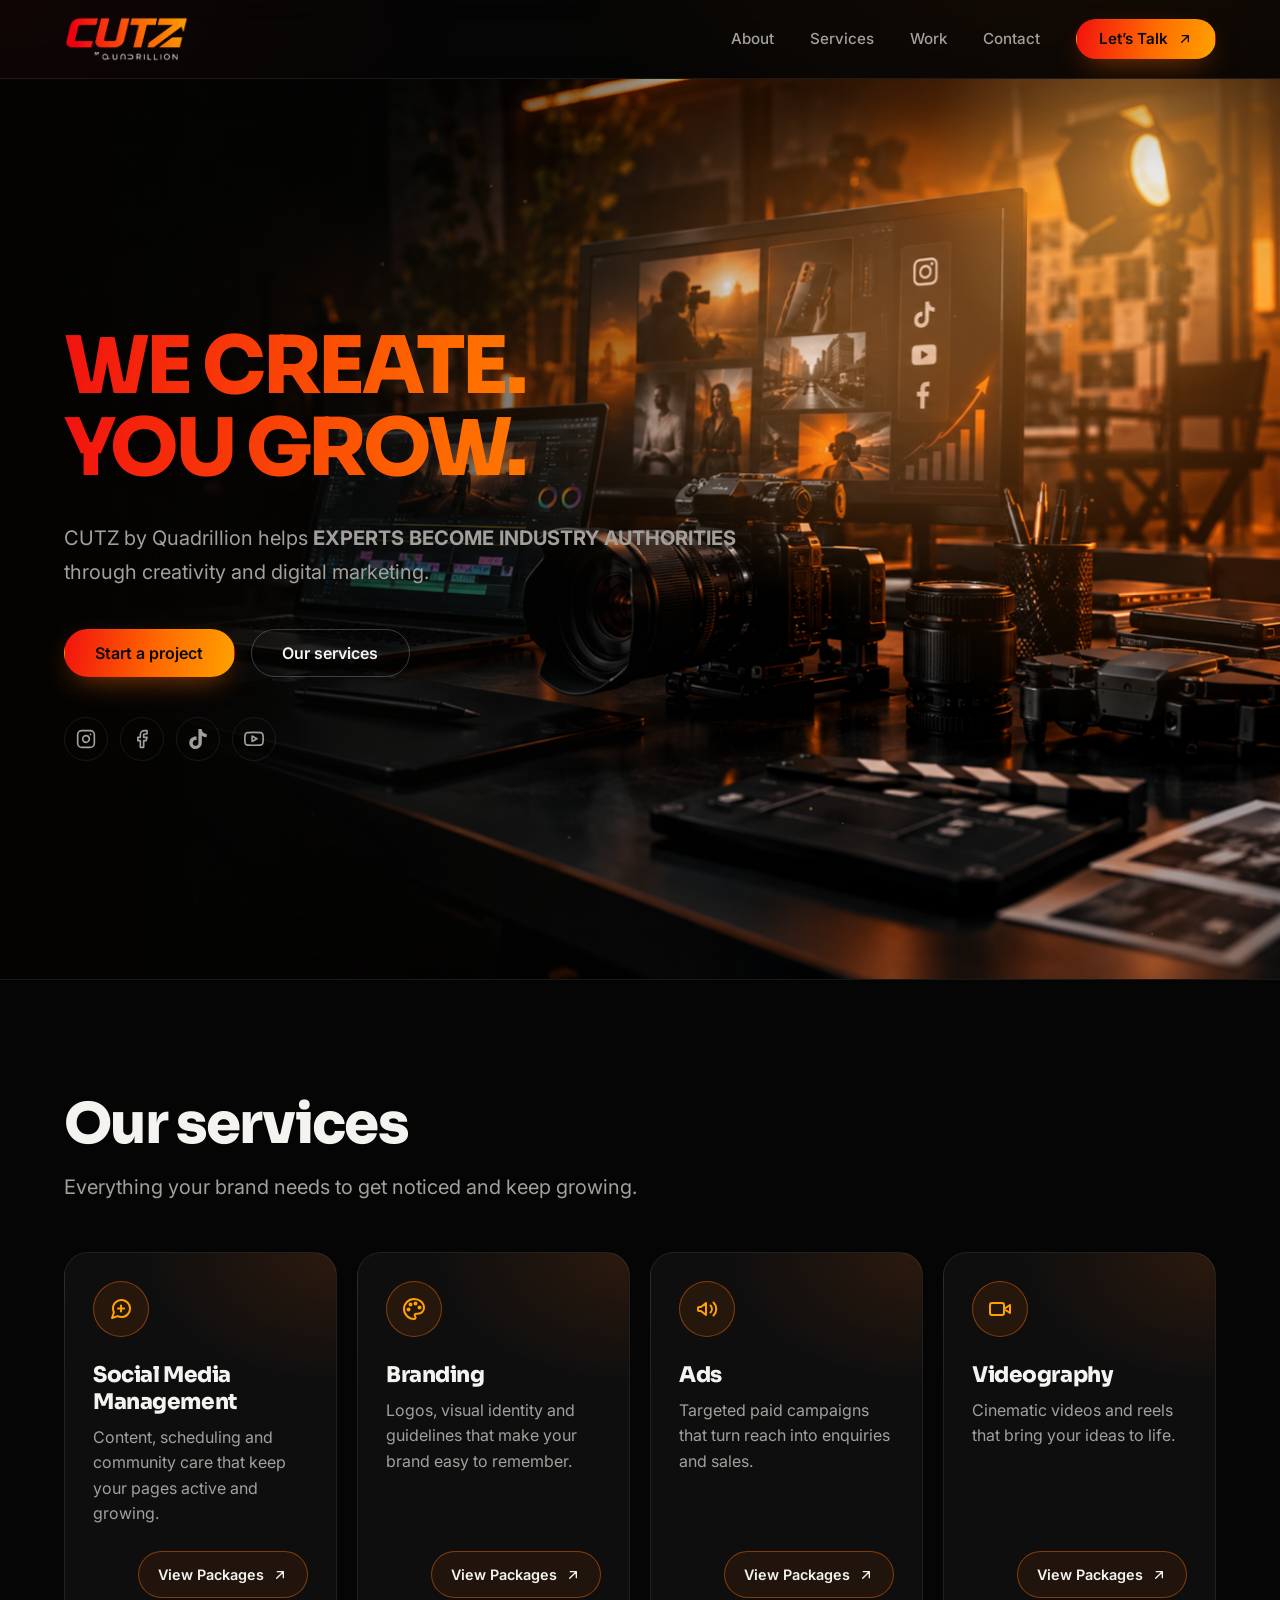
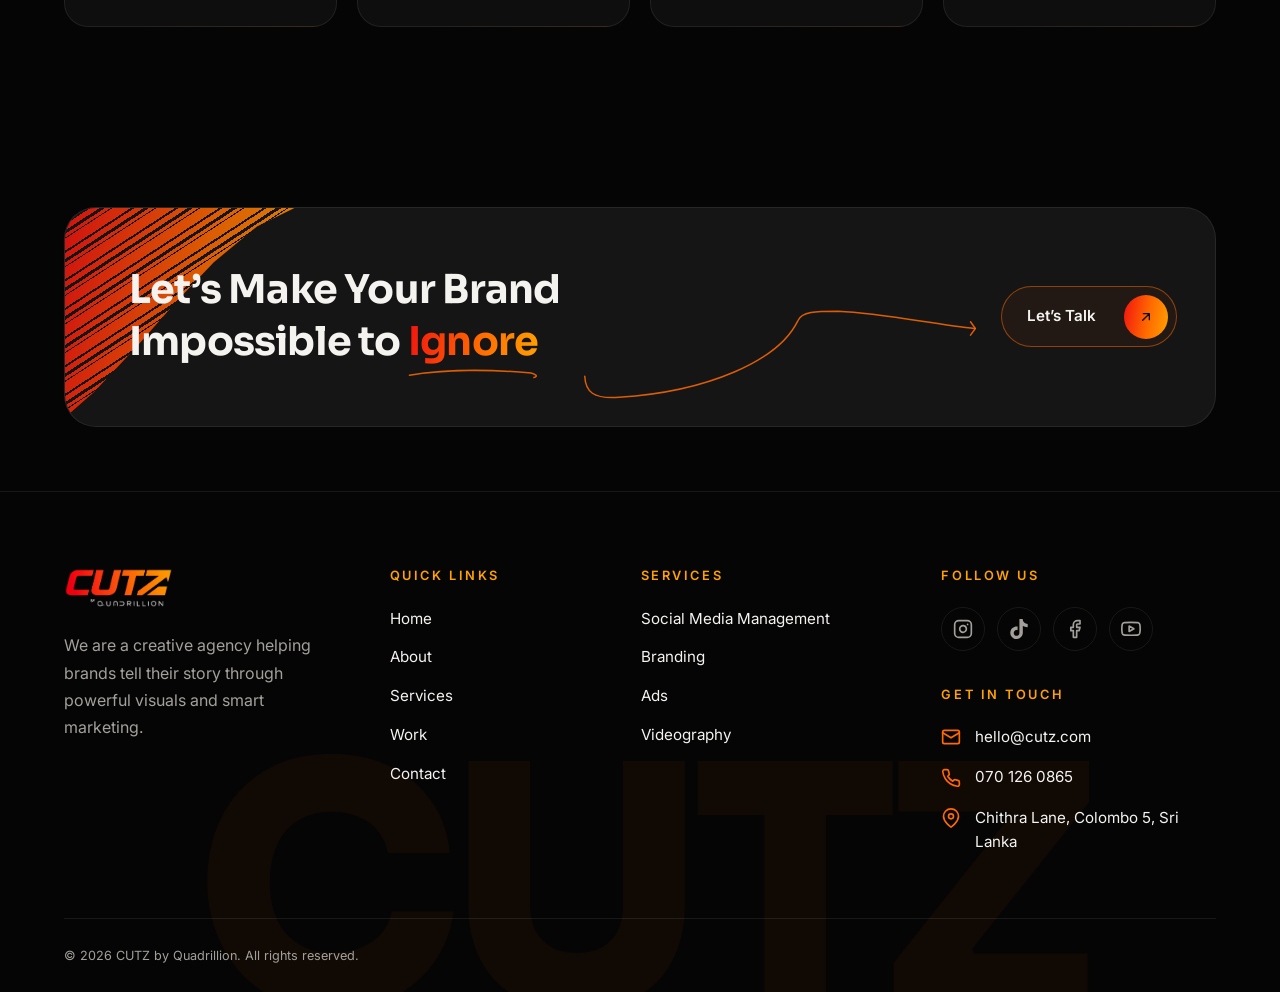
==== commit ba47c383: "Update index.html" ====
--- a/index.html
+++ b/index.html
@@ -286,7 +286,7 @@
         <article class="team-card">
           <img class="team-photo photo-chiyan" src="chiyan.jpeg" alt="Chiyan Ashwin, Director and Founder" loading="lazy">
           <div class="team-info">
-            <h3>Chiyan Ashwin</h3>
+            <h3>CHIYAN ASHWIN</h3>
             <p class="team-role">Director / Founder</p>
           </div>
         </article>
@@ -294,7 +294,7 @@
         <article class="team-card">
           <img class="team-photo photo-yohan" src="yohan.jpeg" alt="Yohan Gayle, Co-Director and Videographer" loading="lazy">
           <div class="team-info">
-            <h3>Yohan Gayle</h3>
+            <h3>YOHAN GAYLE</h3>
             <p class="team-role">Co-Director / Videographer</p>
           </div>
         </article>
@@ -302,7 +302,7 @@
         <article class="team-card">
           <img class="team-photo photo-brian" src="brian.jpeg" alt="Brian Steave, Creative Director and Social Media Specialist" loading="lazy">
           <div class="team-info">
-            <h3>Brian Steave</h3>
+            <h3>BRIAN STEAVE</h3>
             <p class="team-role">Creative Director / Social Media Specialist</p>
           </div>
         </article>
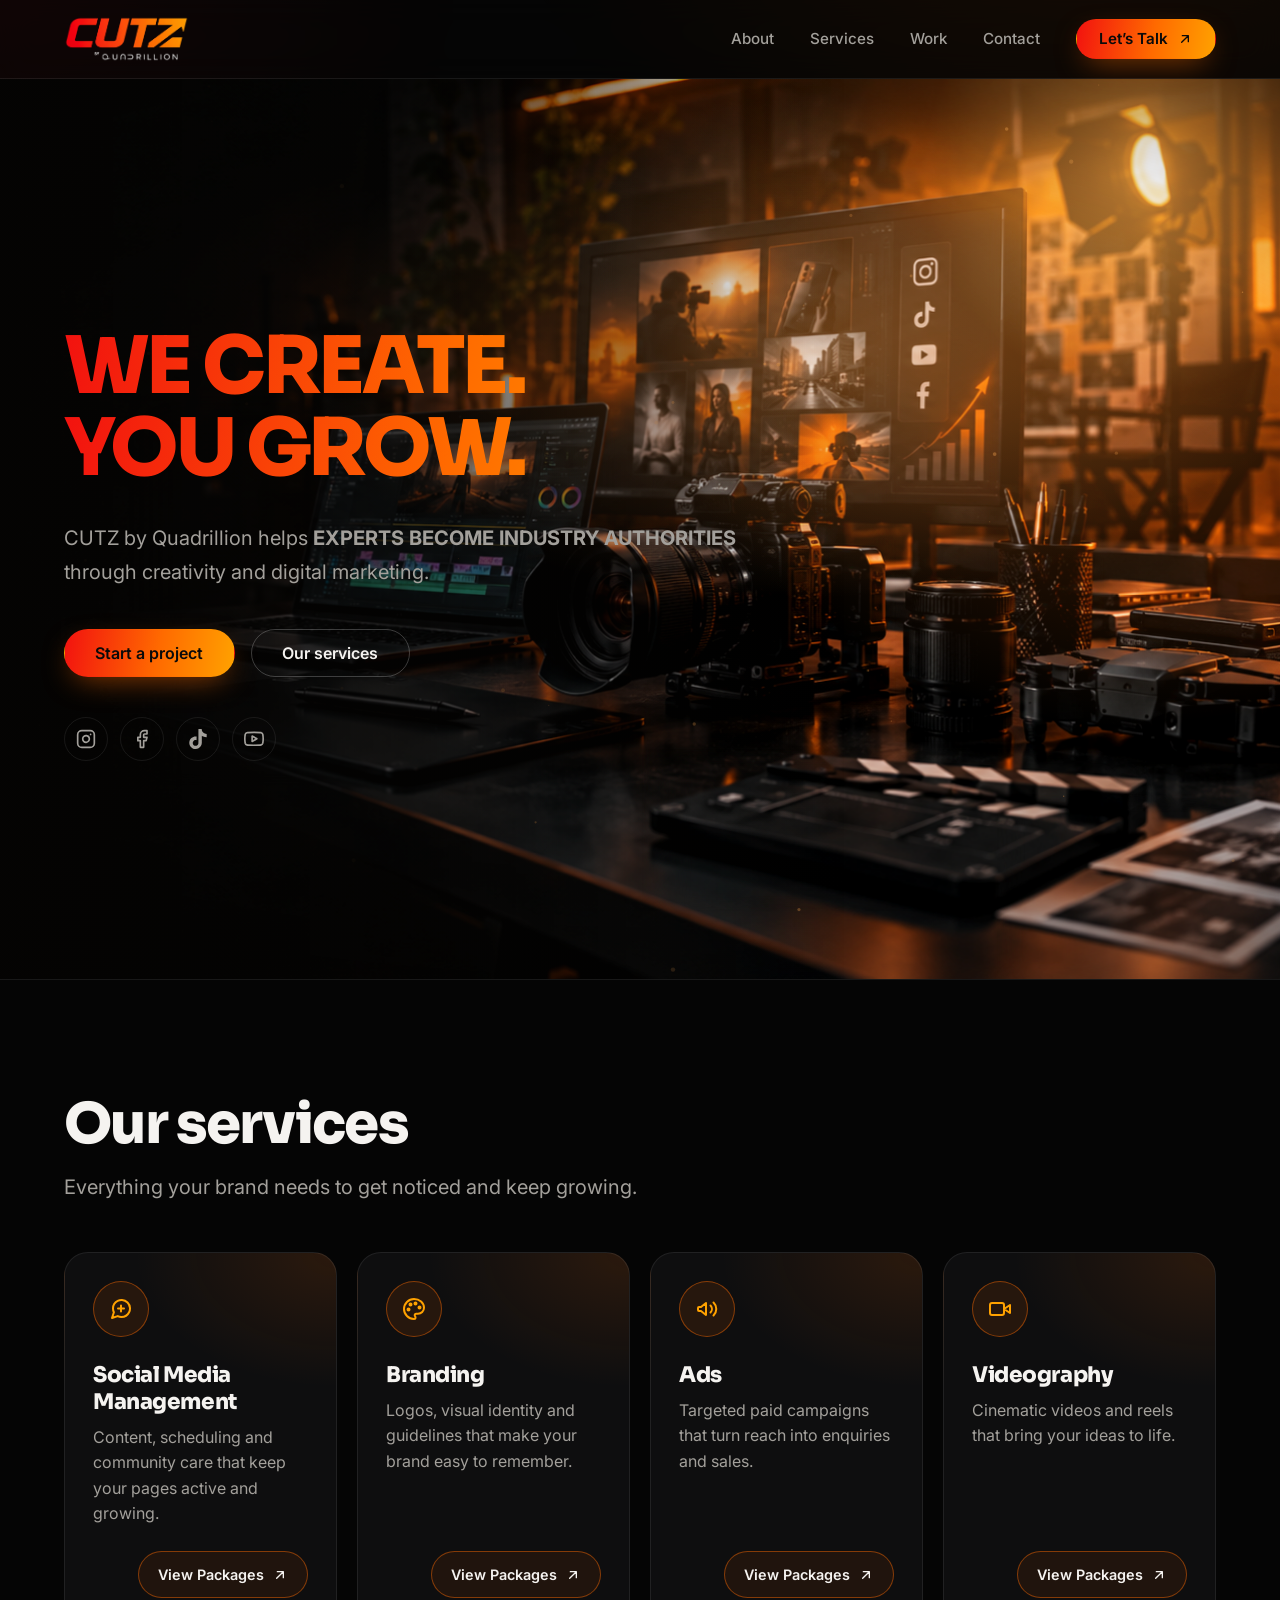
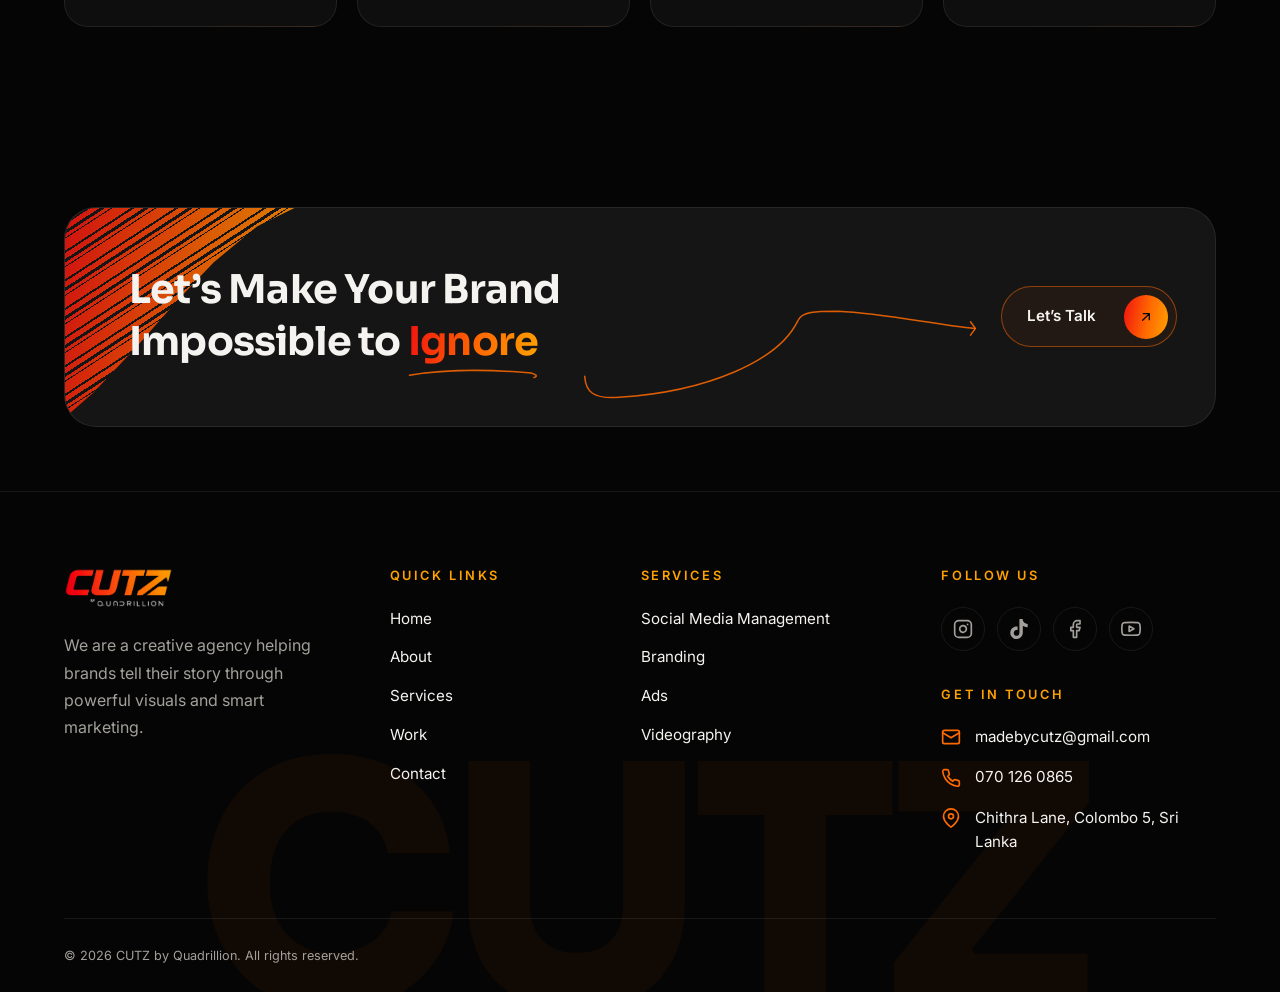
==== commit ca26e324: "Update index.html" ====
--- a/index.html
+++ b/index.html
@@ -342,7 +342,7 @@
     <a class="popup-bg" href="#top" aria-label="Close" data-close></a>
     <div class="popup-box">
       <h2 id="contact-title">Contact us</h2>
-      <a href="mailto:hello@cutz.com">hello@cutz.com</a>
+      <a href="mailto:madebycutz@gmail.com">madebycutz@gmail.com</a>
       <a href="tel:+94701260865">070 126 0865</a>
       <a href="https://wa.me/94701260865" target="_blank" rel="noopener">WhatsApp us</a>
       <p>Chithra Lane, Colombo 5, Sri Lanka</p>
@@ -402,7 +402,7 @@
 
         <h3 class="footer-title footer-title-gap">Get in touch</h3>
         <ul class="footer-contact">
-          <li><svg class="icon"><use href="#i-mail"/></svg><a href="mailto:hello@cutz.com">hello@cutz.com</a></li>
+          <li><svg class="icon"><use href="#i-mail"/></svg><a href="mailto:madebycutz@gmail.com">madebycutz@gmail.com</a></li>
           <li><svg class="icon"><use href="#i-phone"/></svg><a href="tel:+94701260865">070 126 0865</a></li>
           <li><svg class="icon"><use href="#i-pin"/></svg><a href="https://maps.app.goo.gl/W3DXGVLLJoRCRCmPA" target="_blank" rel="noopener">Chithra Lane, Colombo 5, Sri Lanka</a></li>
         </ul>
@@ -997,7 +997,7 @@
       'use strict';
 
       /* ---------- STEP 1: where quote requests go ---------- */
-      var CONTACT = { whatsapp: '94701260865', email: 'hello@cutz.com' };
+      var CONTACT = { whatsapp: '94701260865', email: 'madebycutz@gmail.com' };
 
       /* ---------- STEP 2: LOGOS (Branding page) ----------
          logo = your logo file, bg = the colour behind it
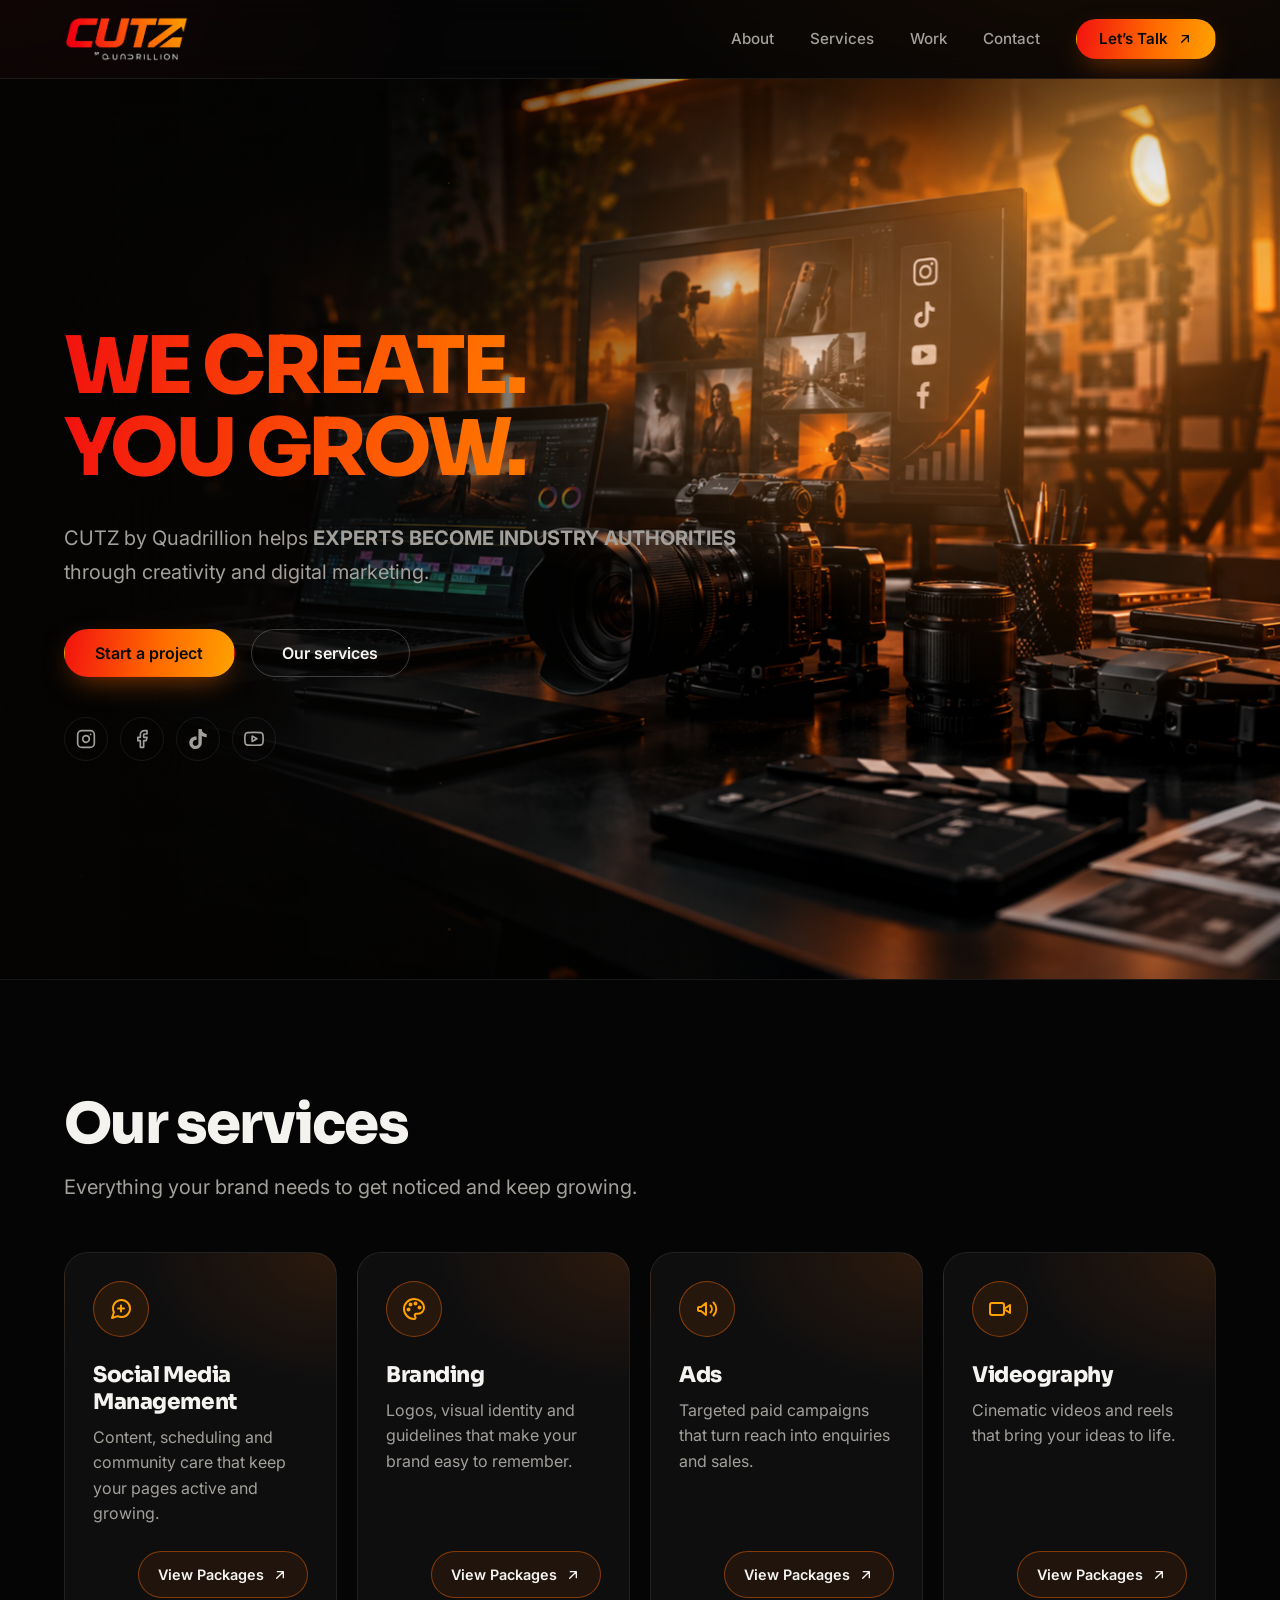
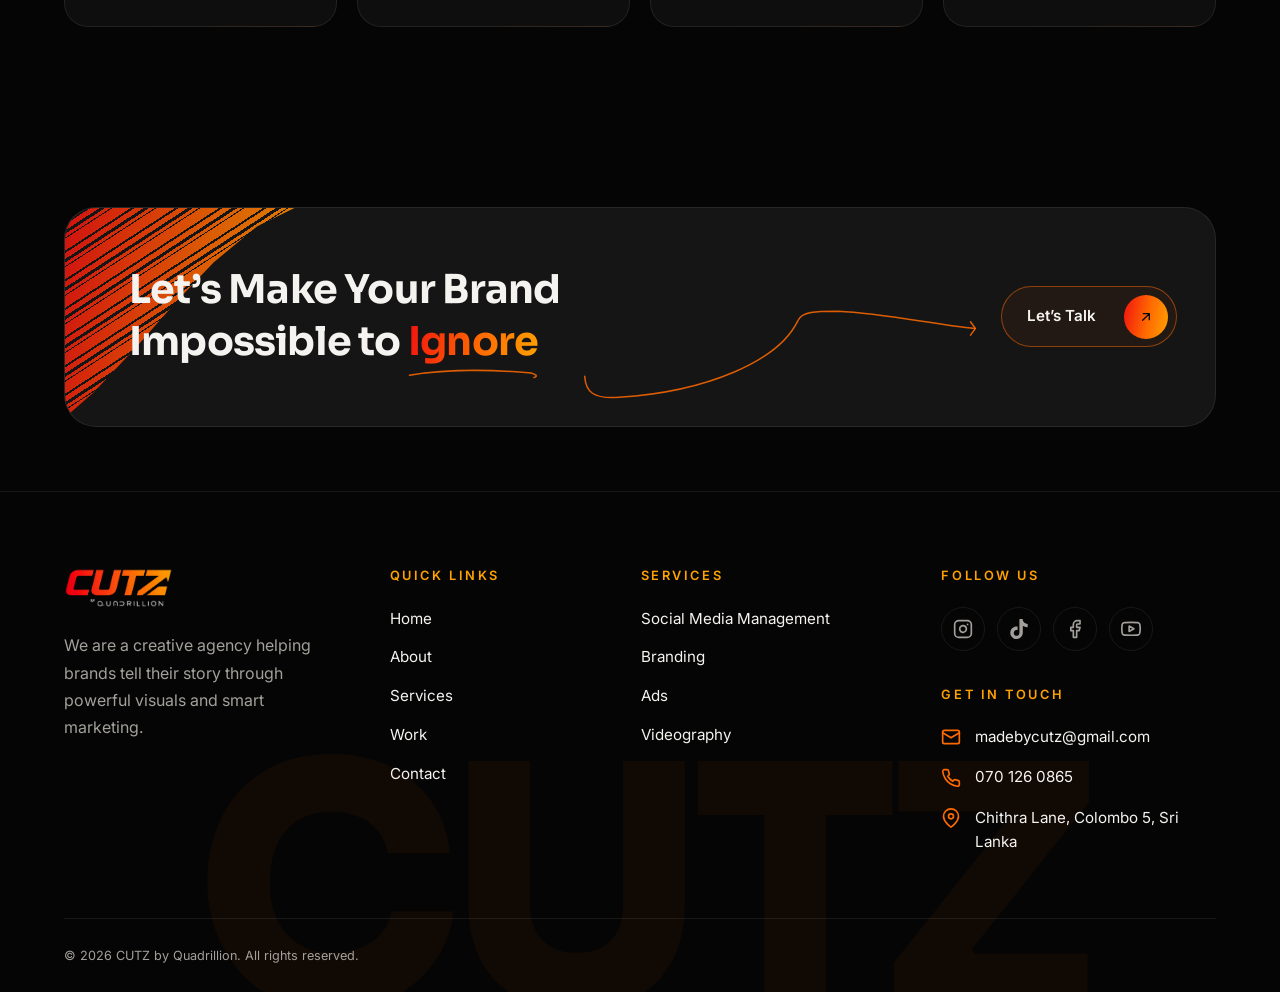
==== commit 23ca3b47: "Update index.html" ====
--- a/index.html
+++ b/index.html
@@ -238,8 +238,8 @@
         <label class="sr-only" for="f-name">Your name</label>
         <input id="f-name" name="name" type="text" placeholder="Your name" autocomplete="name" required>
 
-        <label class="sr-only" for="f-email">Your email</label>
-        <input id="f-email" name="email" type="email" placeholder="Your email" autocomplete="email" required>
+        <label class="sr-only" for="f-gmail">Your gmail</label>
+        <input id="f-gmail" name="gmail" type="gmail" placeholder="Your gmail" autocomplete="gmail" required>
 
         <label class="sr-only" for="f-phone">Phone (optional)</label>
         <input id="f-phone" name="phone" type="tel" placeholder="Phone (optional)" autocomplete="tel">
@@ -682,13 +682,13 @@
           <div class="sq-field"><label for="sq-name">Your name</label><input id="sq-name" autocomplete="name"></div>
           <div class="sq-row">
             <div class="sq-field"><label for="sq-phone">Phone / WhatsApp</label><input id="sq-phone" type="tel" autocomplete="tel" placeholder="+94 7X XXX XXXX"></div>
-            <div class="sq-field"><label for="sq-email">Email (optional)</label><input id="sq-email" type="email" autocomplete="email"></div>
+            <div class="sq-field"><label for="sq-gmail">gmail (optional)</label><input id="sq-gmail" type="gmail" autocomplete="gmail"></div>
           </div>
           <div class="sq-field"><span class="sq-label" id="sq-type-l">What do you need? <small>(tap all that apply)</small></span><div class="sq-chips" id="sq-type" role="group" aria-labelledby="sq-type-l"></div></div>
           <div class="sq-field"><label for="sq-msg">Tell us a little more</label><textarea id="sq-msg" placeholder="Date, location, how many items, any ideas you have..."></textarea></div>
           <div class="sq-actions">
             <button type="button" class="sq-send" id="sq-wa">Send on WhatsApp</button>
-            <button type="button" class="sq-mail" id="sq-mail">Send by email</button>
+            <button type="button" class="sq-mail" id="sq-mail">Send by gmail</button>
           </div>
           <p class="sq-status" id="sq-status" role="status"></p>
         </div>
@@ -742,7 +742,7 @@
          ========================================================== */
       var popups = document.querySelectorAll('.popup');
       var fName = document.getElementById('f-name');
-      var fEmail = document.getElementById('f-email');
+      var fgmail = document.getElementById('f-gmail');
       var fPhone = document.getElementById('f-phone');
       var fMessage = document.getElementById('f-message');
       var form = document.getElementById('talk-form');
@@ -818,7 +818,7 @@
           'Hello CUTZ! I would like to start a project.',
           '',
           'Name: ' + fName.value.trim(),
-          'Email: ' + fEmail.value.trim()
+          'gmail: ' + fgmail.value.trim()
         ];
         if (fPhone.value.trim()) lines.push('Phone: ' + fPhone.value.trim());
         lines.push('', 'Project details:', fMessage.value.trim());
@@ -997,7 +997,7 @@
       'use strict';
 
       /* ---------- STEP 1: where quote requests go ---------- */
-      var CONTACT = { whatsapp: '94701260865', email: 'madebycutz@gmail.com' };
+      var CONTACT = { whatsapp: '94701260865', gmail: 'madebycutz@gmail.com' };
 
       /* ---------- STEP 2: LOGOS (Branding page) ----------
          logo = your logo file, bg = the colour behind it
@@ -1267,7 +1267,7 @@
           'Hello CUTZ! I would like a quote for ' + TYPES[sqKey].service + (sqTypes().length ? ': ' + sqTypes().join(', ') : '') + '.',
           '', 'Name: ' + v('#sq-name'), 'Phone: ' + v('#sq-phone')
         ];
-        if (v('#sq-email')) lines.push('Email: ' + v('#sq-email'));
+        if (v('#sq-gmail')) lines.push('gmail: ' + v('#sq-gmail'));
         if (v('#sq-msg')) lines.push('', 'Details:', v('#sq-msg'));
         return lines.join('\n');
       }
@@ -1288,10 +1288,10 @@
       });
       $('#sq-mail').addEventListener('click', function () {
         if (!sqValid()) return;
-        window.location.href = 'mailto:' + CONTACT.email +
+        window.location.href = 'mailto:' + CONTACT.gmail +
           '?subject=' + encodeURIComponent('Quote request: ' + TYPES[sqKey].service + (sqTypes().length ? ' - ' + sqTypes().join(', ') : '')) +
           '&body=' + encodeURIComponent(sqMessage());
-        $('#sq-status').textContent = 'Opening your email app. Press send there and we will reply soon.';
+        $('#sq-status').textContent = 'Opening your gmail app. Press send there and we will reply soon.';
       });
 
       /* ---------- keyboard ---------- */
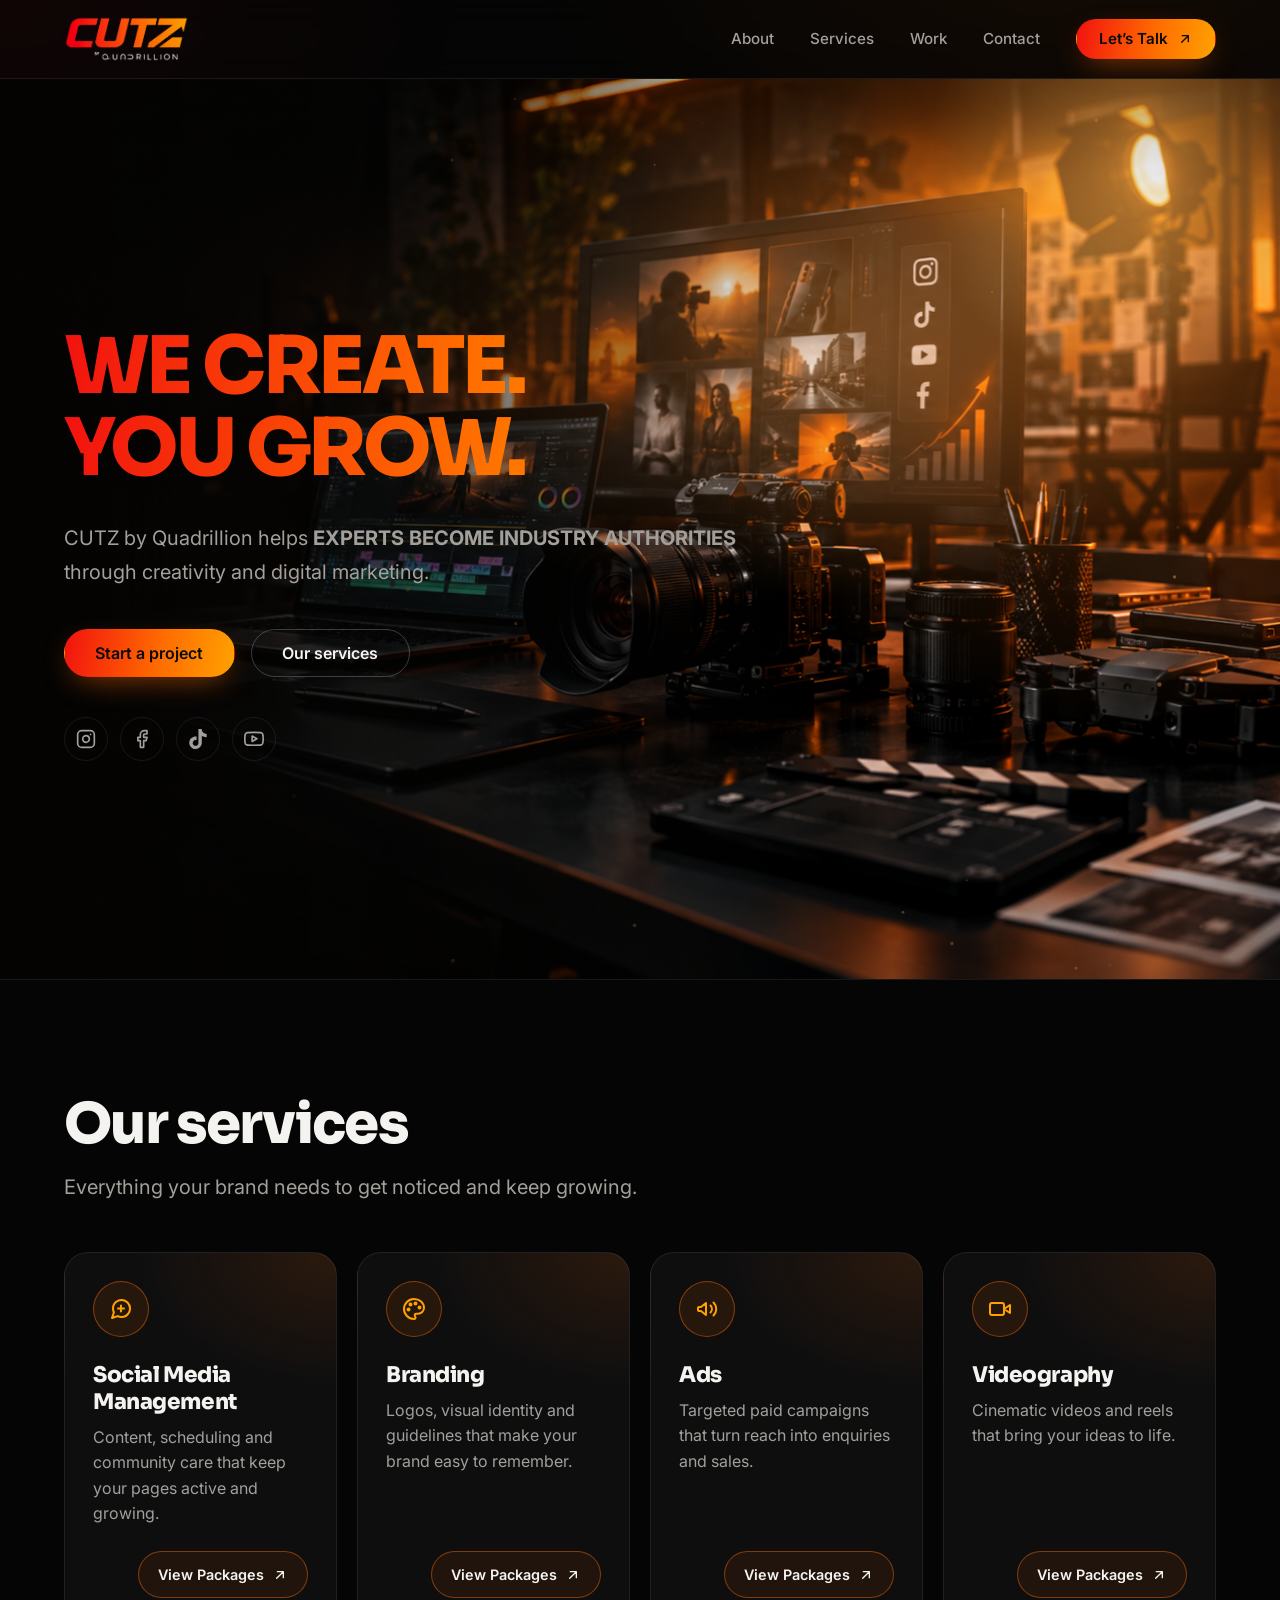
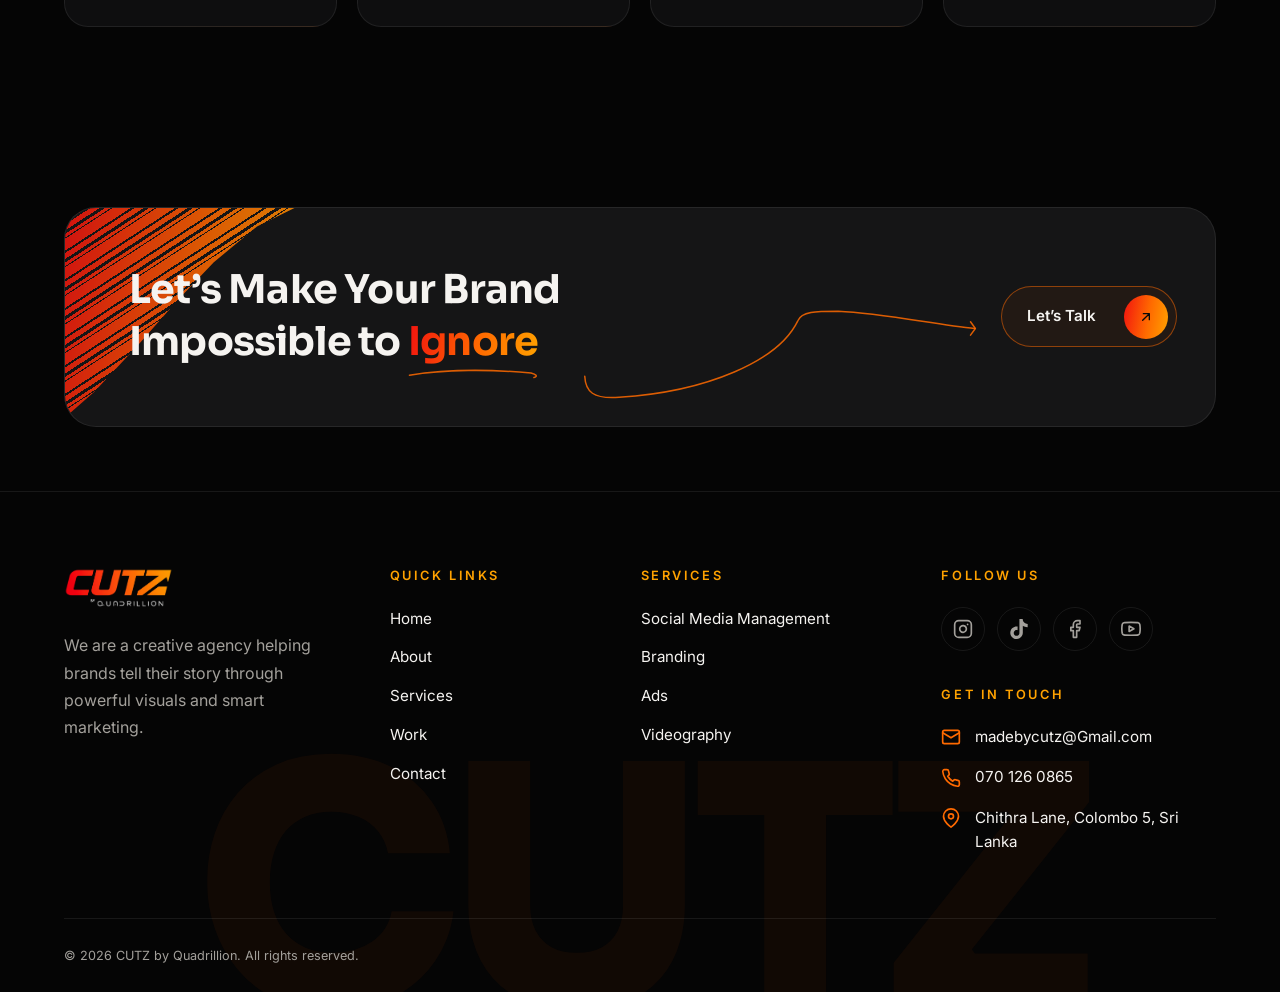
==== commit e8c93bf0: "Update index.html" ====
--- a/index.html
+++ b/index.html
@@ -238,8 +238,8 @@
         <label class="sr-only" for="f-name">Your name</label>
         <input id="f-name" name="name" type="text" placeholder="Your name" autocomplete="name" required>
 
-        <label class="sr-only" for="f-gmail">Your gmail</label>
-        <input id="f-gmail" name="gmail" type="gmail" placeholder="Your gmail" autocomplete="gmail" required>
+        <label class="sr-only" for="f-Gmail">Your Gmail</label>
+        <input id="f-Gmail" name="Gmail" type="Gmail" placeholder="Your Gmail" autocomplete="Gmail" required>
 
         <label class="sr-only" for="f-phone">Phone (optional)</label>
         <input id="f-phone" name="phone" type="tel" placeholder="Phone (optional)" autocomplete="tel">
@@ -342,7 +342,7 @@
     <a class="popup-bg" href="#top" aria-label="Close" data-close></a>
     <div class="popup-box">
       <h2 id="contact-title">Contact us</h2>
-      <a href="mailto:madebycutz@gmail.com">madebycutz@gmail.com</a>
+      <a href="mailto:madebycutz@Gmail.com">madebycutz@Gmail.com</a>
       <a href="tel:+94701260865">070 126 0865</a>
       <a href="https://wa.me/94701260865" target="_blank" rel="noopener">WhatsApp us</a>
       <p>Chithra Lane, Colombo 5, Sri Lanka</p>
@@ -402,7 +402,7 @@
 
         <h3 class="footer-title footer-title-gap">Get in touch</h3>
         <ul class="footer-contact">
-          <li><svg class="icon"><use href="#i-mail"/></svg><a href="mailto:madebycutz@gmail.com">madebycutz@gmail.com</a></li>
+          <li><svg class="icon"><use href="#i-mail"/></svg><a href="mailto:madebycutz@Gmail.com">madebycutz@Gmail.com</a></li>
           <li><svg class="icon"><use href="#i-phone"/></svg><a href="tel:+94701260865">070 126 0865</a></li>
           <li><svg class="icon"><use href="#i-pin"/></svg><a href="https://maps.app.goo.gl/W3DXGVLLJoRCRCmPA" target="_blank" rel="noopener">Chithra Lane, Colombo 5, Sri Lanka</a></li>
         </ul>
@@ -682,13 +682,13 @@
           <div class="sq-field"><label for="sq-name">Your name</label><input id="sq-name" autocomplete="name"></div>
           <div class="sq-row">
             <div class="sq-field"><label for="sq-phone">Phone / WhatsApp</label><input id="sq-phone" type="tel" autocomplete="tel" placeholder="+94 7X XXX XXXX"></div>
-            <div class="sq-field"><label for="sq-gmail">gmail (optional)</label><input id="sq-gmail" type="gmail" autocomplete="gmail"></div>
+            <div class="sq-field"><label for="sq-Gmail">Gmail (optional)</label><input id="sq-Gmail" type="Gmail" autocomplete="Gmail"></div>
           </div>
           <div class="sq-field"><span class="sq-label" id="sq-type-l">What do you need? <small>(tap all that apply)</small></span><div class="sq-chips" id="sq-type" role="group" aria-labelledby="sq-type-l"></div></div>
           <div class="sq-field"><label for="sq-msg">Tell us a little more</label><textarea id="sq-msg" placeholder="Date, location, how many items, any ideas you have..."></textarea></div>
           <div class="sq-actions">
             <button type="button" class="sq-send" id="sq-wa">Send on WhatsApp</button>
-            <button type="button" class="sq-mail" id="sq-mail">Send by gmail</button>
+            <button type="button" class="sq-mail" id="sq-mail">Send by Gmail</button>
           </div>
           <p class="sq-status" id="sq-status" role="status"></p>
         </div>
@@ -742,7 +742,7 @@
          ========================================================== */
       var popups = document.querySelectorAll('.popup');
       var fName = document.getElementById('f-name');
-      var fgmail = document.getElementById('f-gmail');
+      var fGmail = document.getElementById('f-Gmail');
       var fPhone = document.getElementById('f-phone');
       var fMessage = document.getElementById('f-message');
       var form = document.getElementById('talk-form');
@@ -818,7 +818,7 @@
           'Hello CUTZ! I would like to start a project.',
           '',
           'Name: ' + fName.value.trim(),
-          'gmail: ' + fgmail.value.trim()
+          'Gmail: ' + fGmail.value.trim()
         ];
         if (fPhone.value.trim()) lines.push('Phone: ' + fPhone.value.trim());
         lines.push('', 'Project details:', fMessage.value.trim());
@@ -997,7 +997,7 @@
       'use strict';
 
       /* ---------- STEP 1: where quote requests go ---------- */
-      var CONTACT = { whatsapp: '94701260865', gmail: 'madebycutz@gmail.com' };
+      var CONTACT = { whatsapp: '94701260865', Gmail: 'madebycutz@Gmail.com' };
 
       /* ---------- STEP 2: LOGOS (Branding page) ----------
          logo = your logo file, bg = the colour behind it
@@ -1267,7 +1267,7 @@
           'Hello CUTZ! I would like a quote for ' + TYPES[sqKey].service + (sqTypes().length ? ': ' + sqTypes().join(', ') : '') + '.',
           '', 'Name: ' + v('#sq-name'), 'Phone: ' + v('#sq-phone')
         ];
-        if (v('#sq-gmail')) lines.push('gmail: ' + v('#sq-gmail'));
+        if (v('#sq-Gmail')) lines.push('Gmail: ' + v('#sq-Gmail'));
         if (v('#sq-msg')) lines.push('', 'Details:', v('#sq-msg'));
         return lines.join('\n');
       }
@@ -1288,10 +1288,10 @@
       });
       $('#sq-mail').addEventListener('click', function () {
         if (!sqValid()) return;
-        window.location.href = 'mailto:' + CONTACT.gmail +
+        window.location.href = 'mailto:' + CONTACT.Gmail +
           '?subject=' + encodeURIComponent('Quote request: ' + TYPES[sqKey].service + (sqTypes().length ? ' - ' + sqTypes().join(', ') : '')) +
           '&body=' + encodeURIComponent(sqMessage());
-        $('#sq-status').textContent = 'Opening your gmail app. Press send there and we will reply soon.';
+        $('#sq-status').textContent = 'Opening your Gmail app. Press send there and we will reply soon.';
       });
 
       /* ---------- keyboard ---------- */
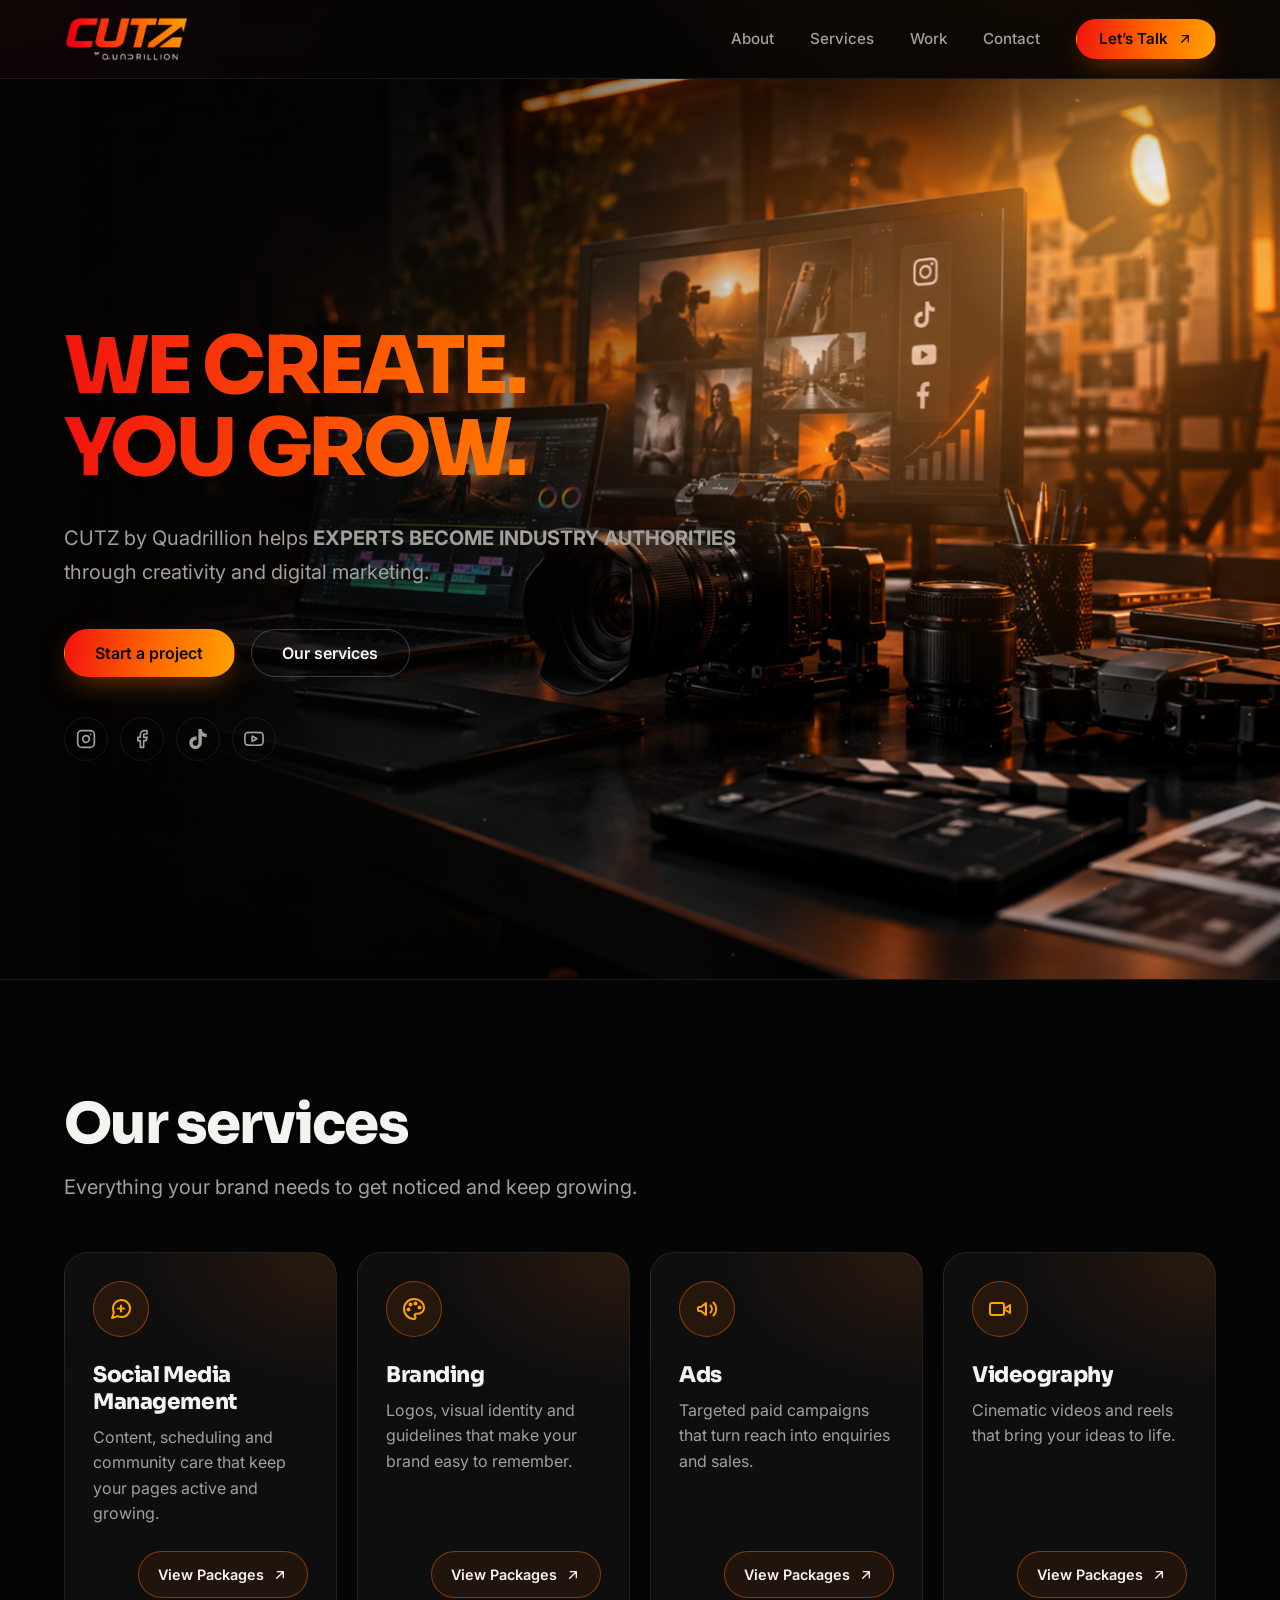
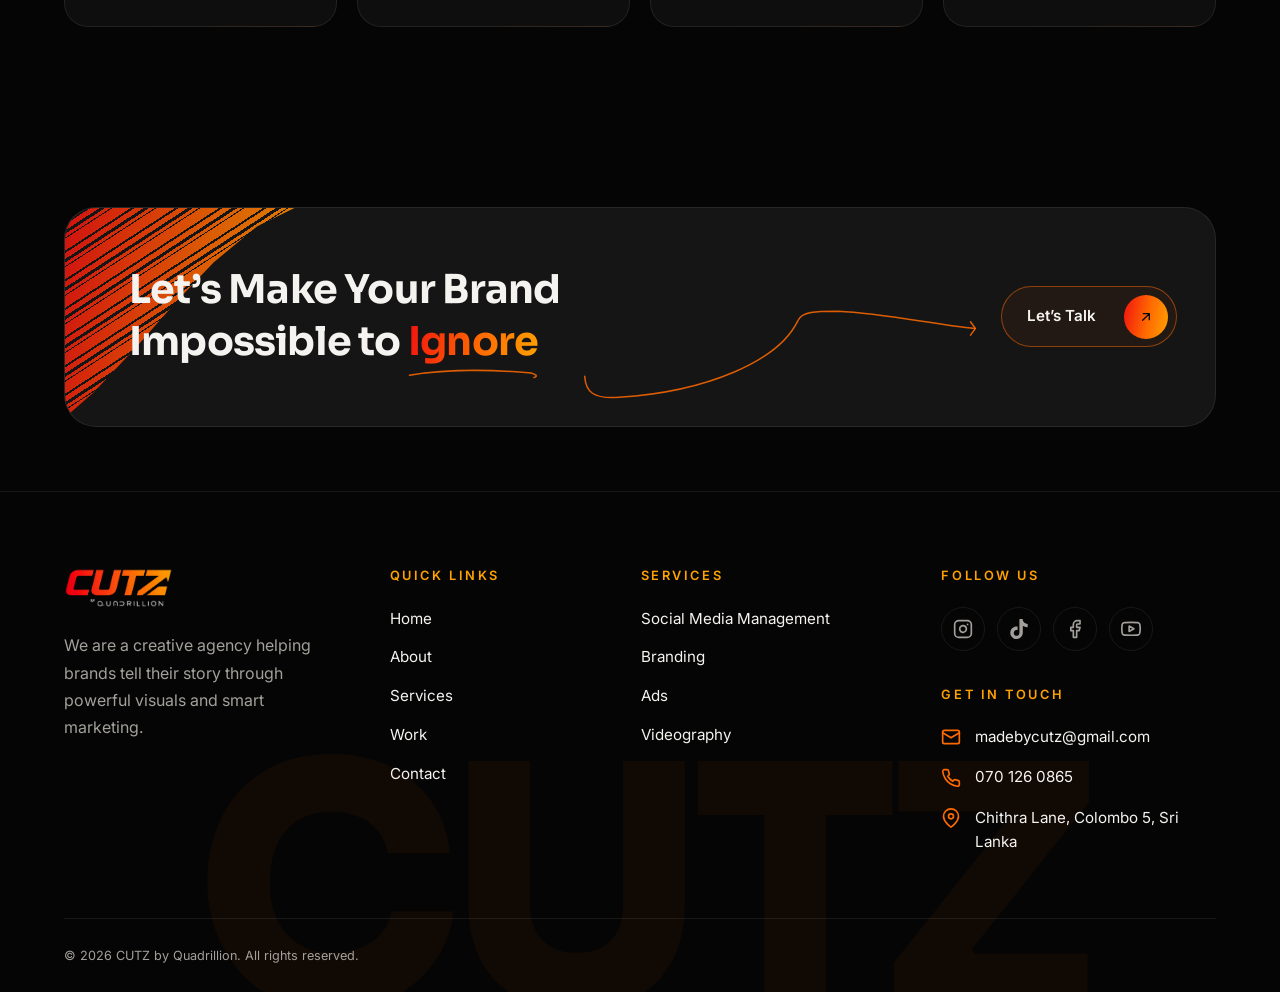
==== commit 2fc3b4aa: "Update index.html" ====
--- a/index.html
+++ b/index.html
@@ -342,7 +342,7 @@
     <a class="popup-bg" href="#top" aria-label="Close" data-close></a>
     <div class="popup-box">
       <h2 id="contact-title">Contact us</h2>
-      <a href="mailto:madebycutz@Gmail.com">madebycutz@Gmail.com</a>
+      <a href="mailto:madebycutz@gmail.com">madebycutz@gmail.com</a>
       <a href="tel:+94701260865">070 126 0865</a>
       <a href="https://wa.me/94701260865" target="_blank" rel="noopener">WhatsApp us</a>
       <p>Chithra Lane, Colombo 5, Sri Lanka</p>
@@ -402,7 +402,7 @@
 
         <h3 class="footer-title footer-title-gap">Get in touch</h3>
         <ul class="footer-contact">
-          <li><svg class="icon"><use href="#i-mail"/></svg><a href="mailto:madebycutz@Gmail.com">madebycutz@Gmail.com</a></li>
+          <li><svg class="icon"><use href="#i-mail"/></svg><a href="mailto:madebycutz@gmail.com">madebycutz@gmail.com</a></li>
           <li><svg class="icon"><use href="#i-phone"/></svg><a href="tel:+94701260865">070 126 0865</a></li>
           <li><svg class="icon"><use href="#i-pin"/></svg><a href="https://maps.app.goo.gl/W3DXGVLLJoRCRCmPA" target="_blank" rel="noopener">Chithra Lane, Colombo 5, Sri Lanka</a></li>
         </ul>
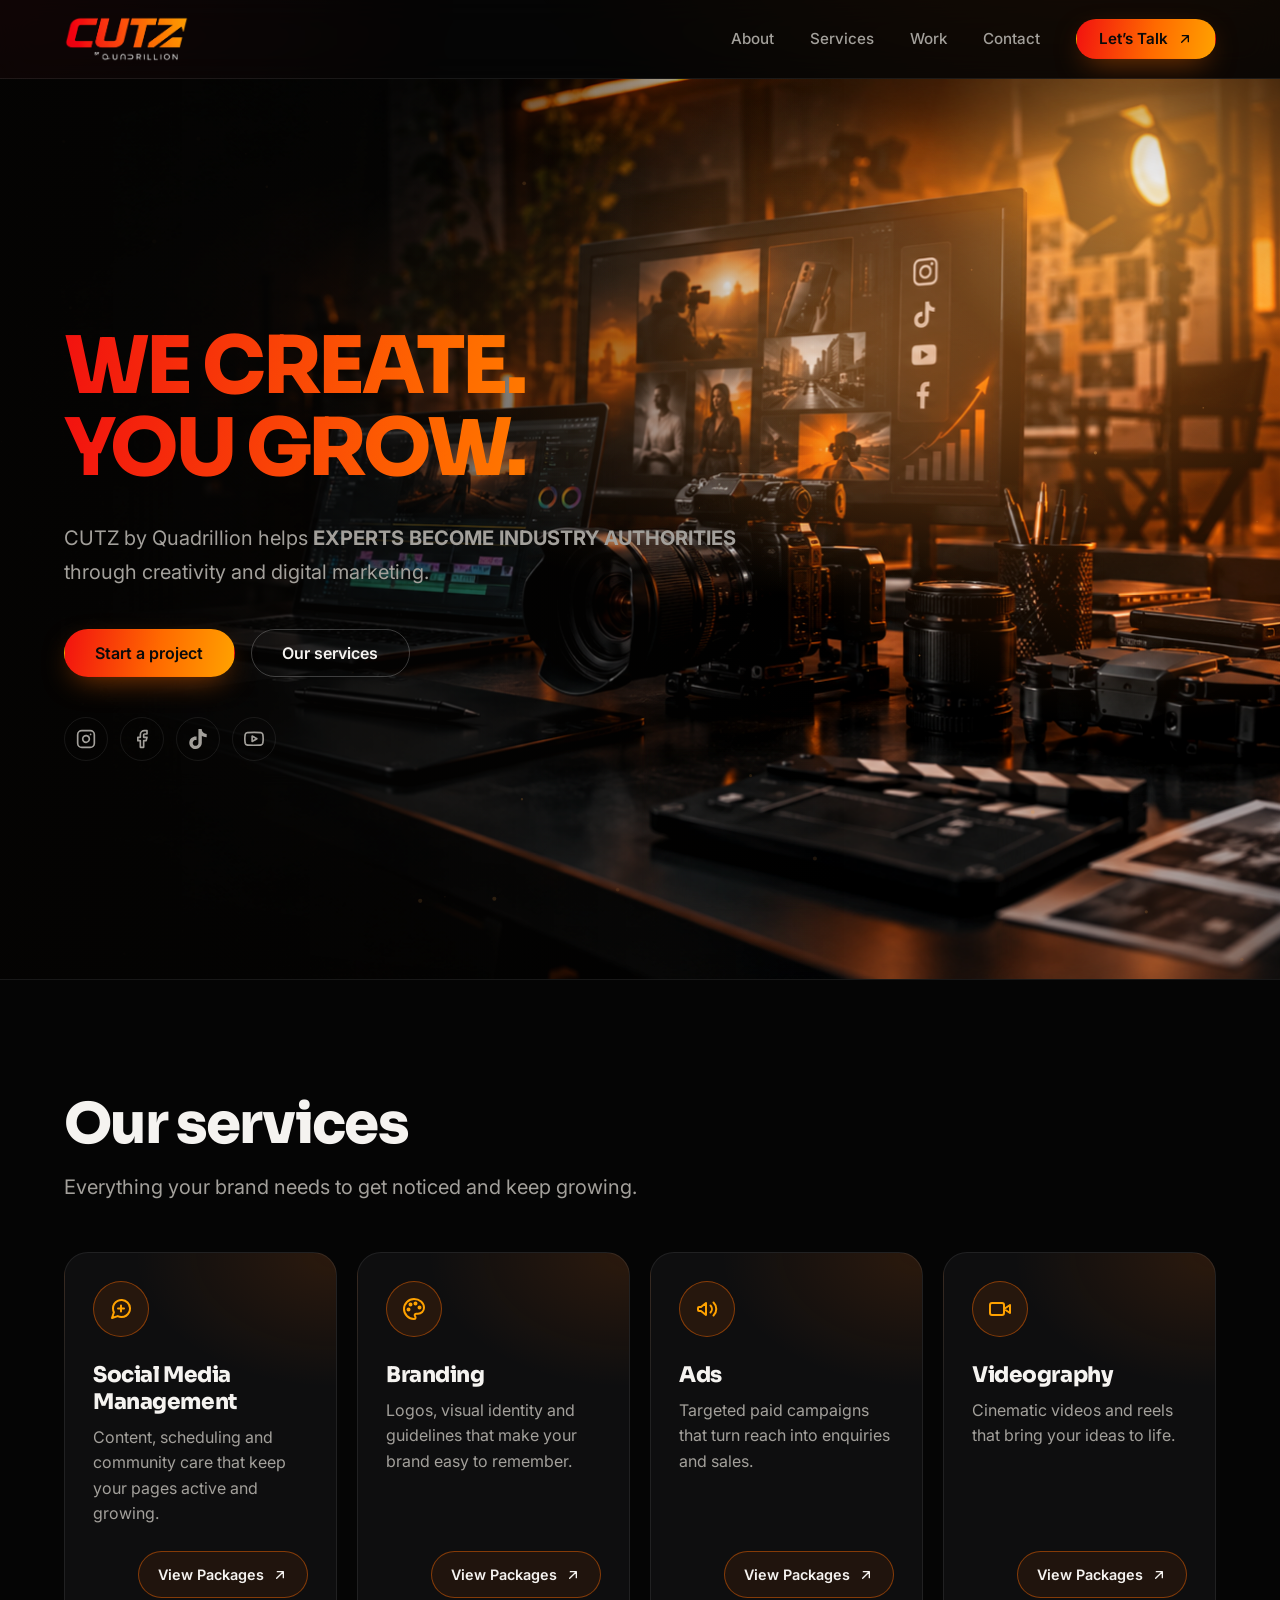
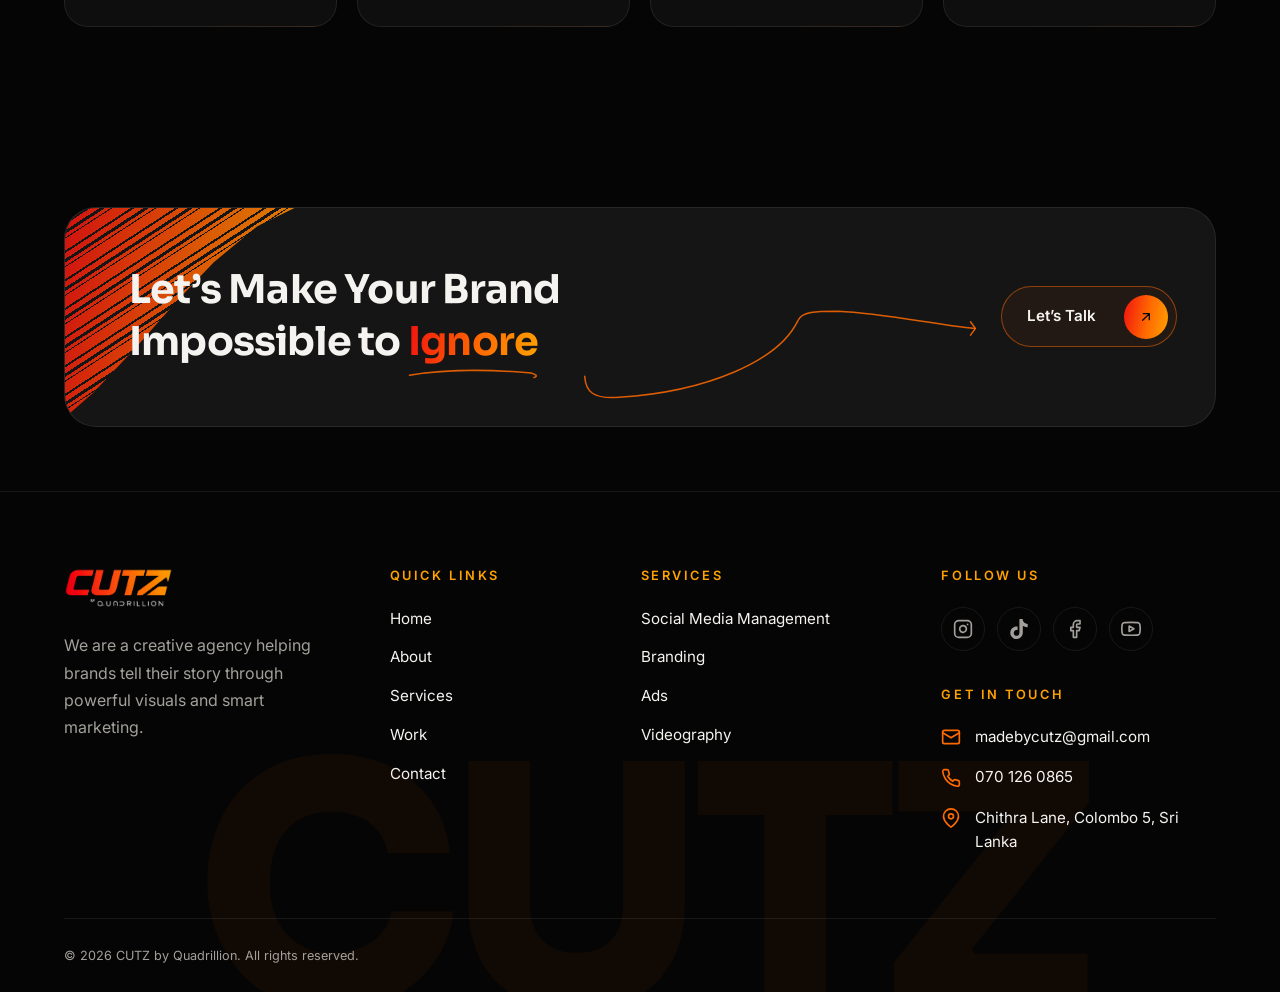
==== commit c661bdc7: "Update index.html" ====
--- a/index.html
+++ b/index.html
@@ -322,7 +322,7 @@
     <div class="popup-box">
       <h2 id="work-title">Our work</h2>
       <div class="popup-item">
-        <h3>Project name one</h3>
+        <h3>Dr.Chathura Karunatileke</h3>
         <p>Short line about what you did and the result.</p>
       </div>
       <div class="popup-item">
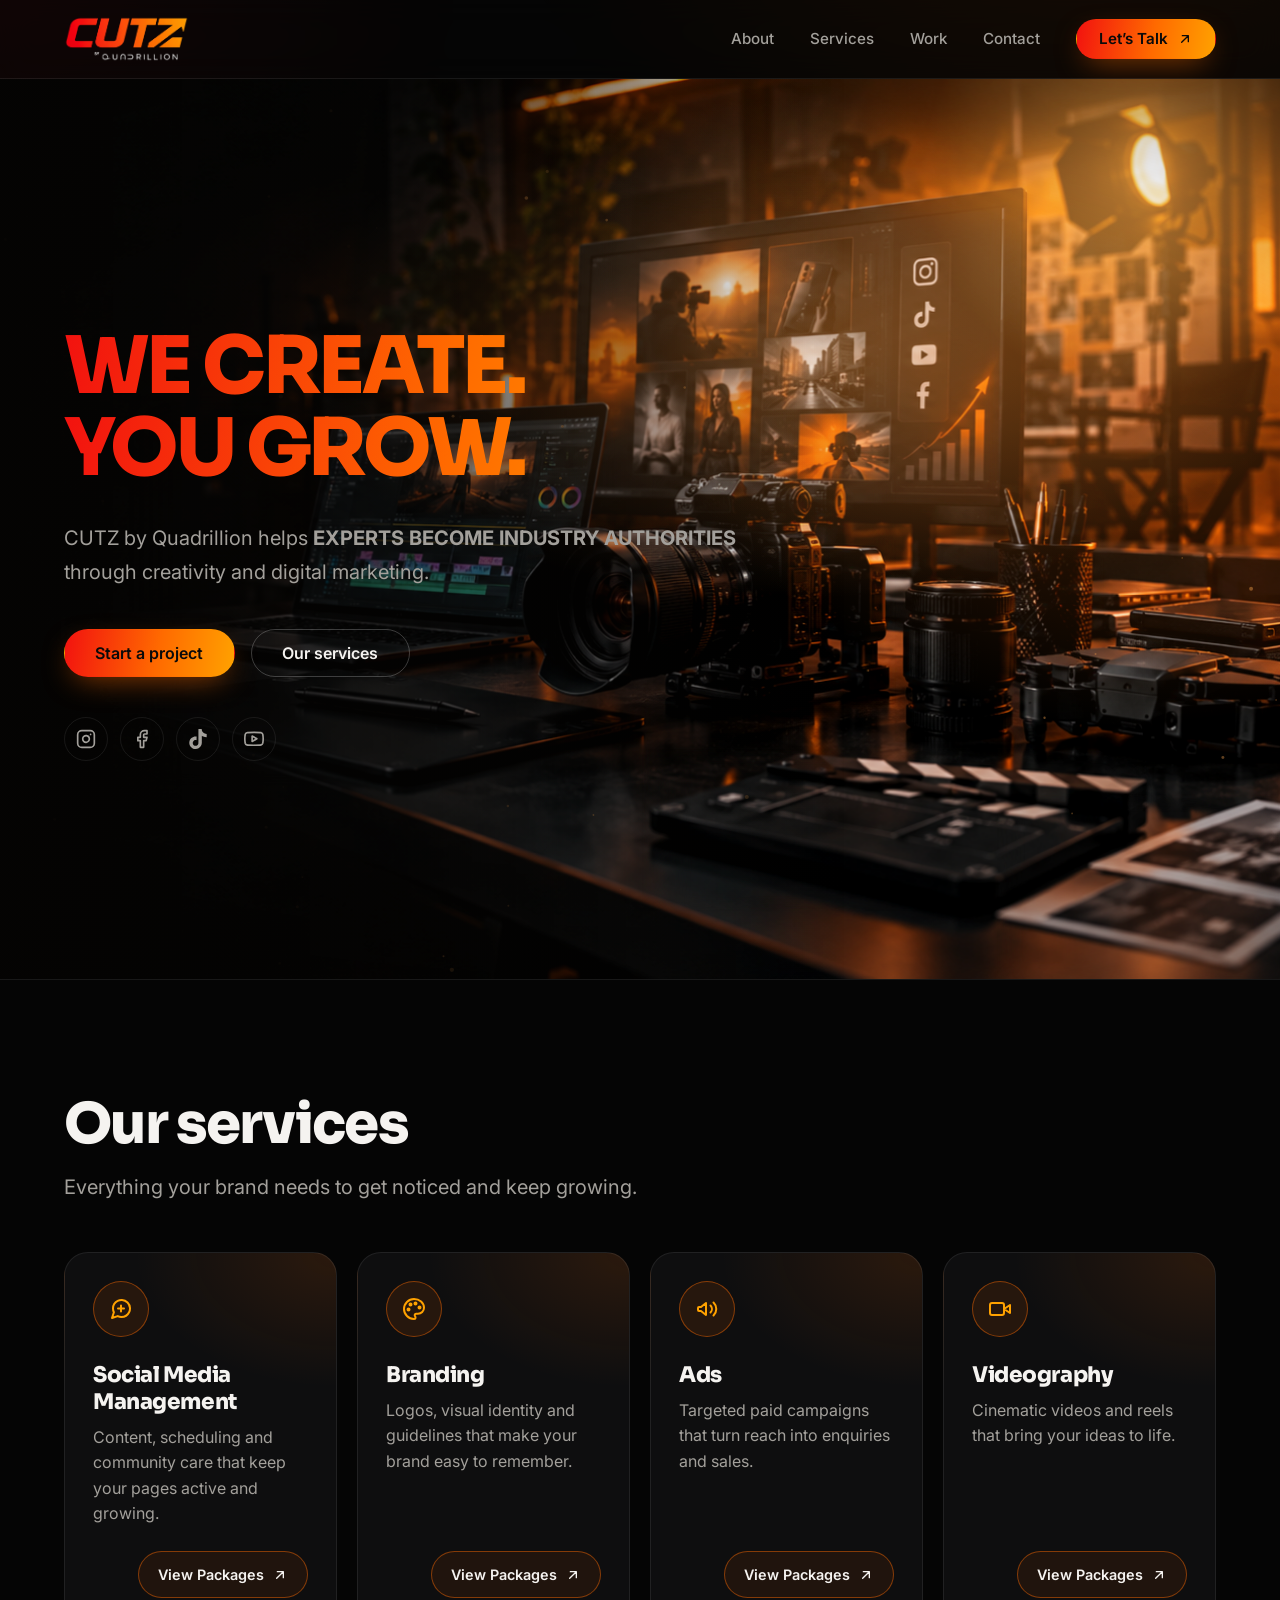
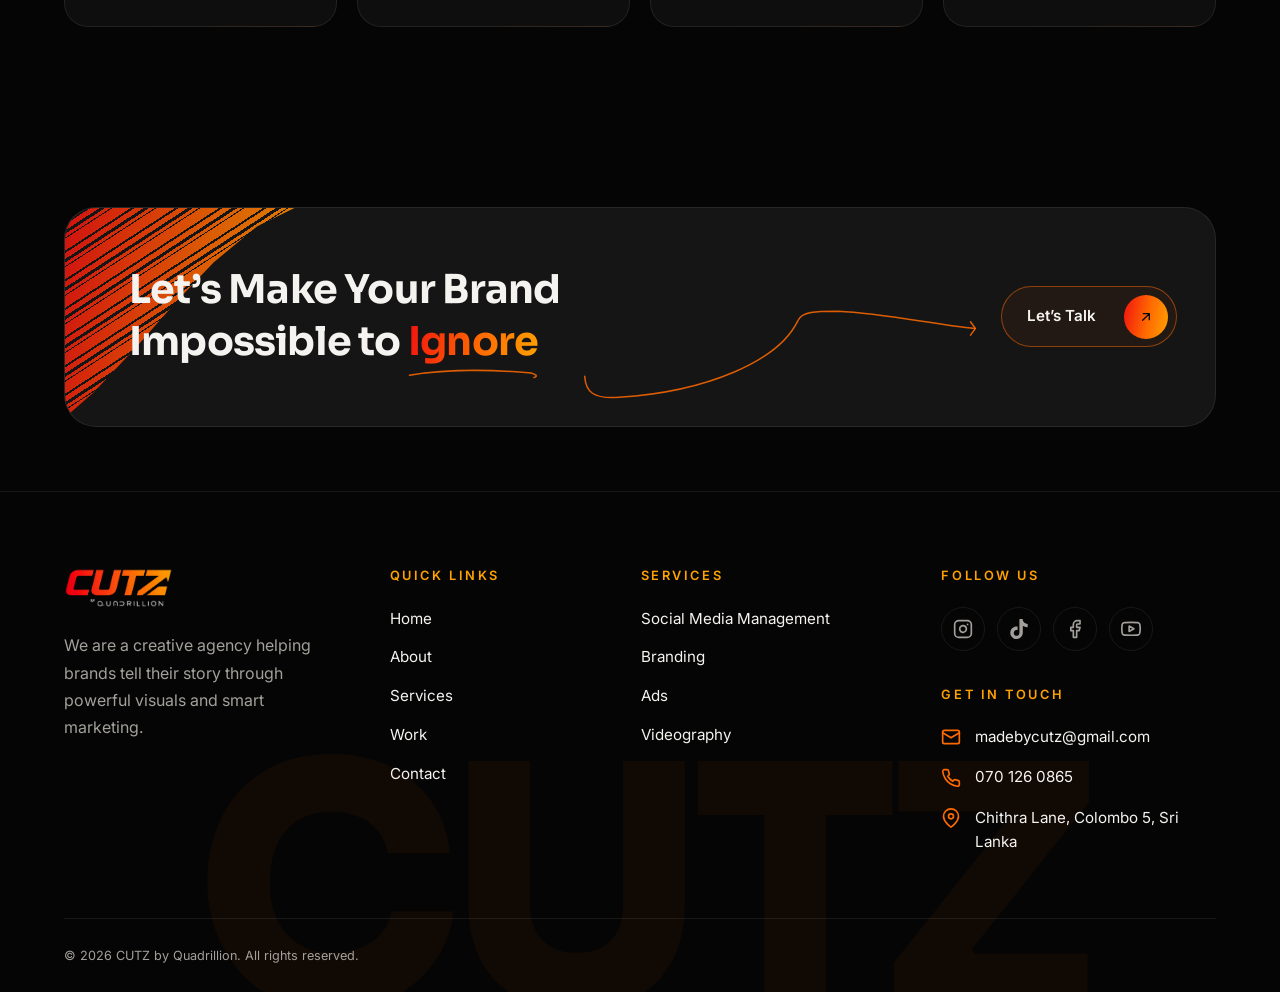
==== commit 419decfe: "Add files via upload" ====
--- a/index.html
+++ b/index.html
@@ -324,6 +324,14 @@
       <div class="popup-item">
         <h3>Dr.Chathura Karunatileke</h3>
         <p>Short line about what you did and the result.</p>
+
+        <!-- Dr. Chathura's social pages (replace each link with his real page URL) -->
+        <div class="socials work-socials" aria-label="Dr. Chathura Karunatileke on social media">
+          <a href="https://www.instagram.com/" target="_blank" rel="noopener" aria-label="Instagram"><svg class="icon"><use href="#i-instagram"/></svg></a>
+          <a href="https://www.facebook.com/" target="_blank" rel="noopener" aria-label="Facebook"><svg class="icon"><use href="#i-facebook"/></svg></a>
+          <a href="https://www.tiktok.com/" target="_blank" rel="noopener" aria-label="TikTok"><svg class="icon"><use href="#i-tiktok"/></svg></a>
+          <a href="https://www.youtube.com/" target="_blank" rel="noopener" aria-label="YouTube"><svg class="icon"><use href="#i-youtube"/></svg></a>
+        </div>
       </div>
       <div class="popup-item">
         <h3>Project name two</h3>
--- a/style.css
+++ b/style.css
@@ -1089,6 +1089,30 @@
   color: #0a0a0a;
 }
 
+/* Social icons inside a Work popup item (e.g. Dr. Chathura) */
+.popup-item .work-socials {
+  margin-top: 1rem;
+  gap: 0.6rem;
+}
+
+.popup-item .work-socials a {
+  display: inline-flex;
+  width: 40px;
+  height: 40px;
+  padding: 0;
+  border: 1px solid var(--line);
+  border-radius: 50%;
+}
+
+.popup-item .work-socials a:hover {
+  color: #0a0a0a;
+}
+
+.popup-item .work-socials .icon {
+  width: 18px;
+  height: 18px;
+}
+
 /* Items inside the Work popup */
 .popup-item {
   padding: 1rem 0;
